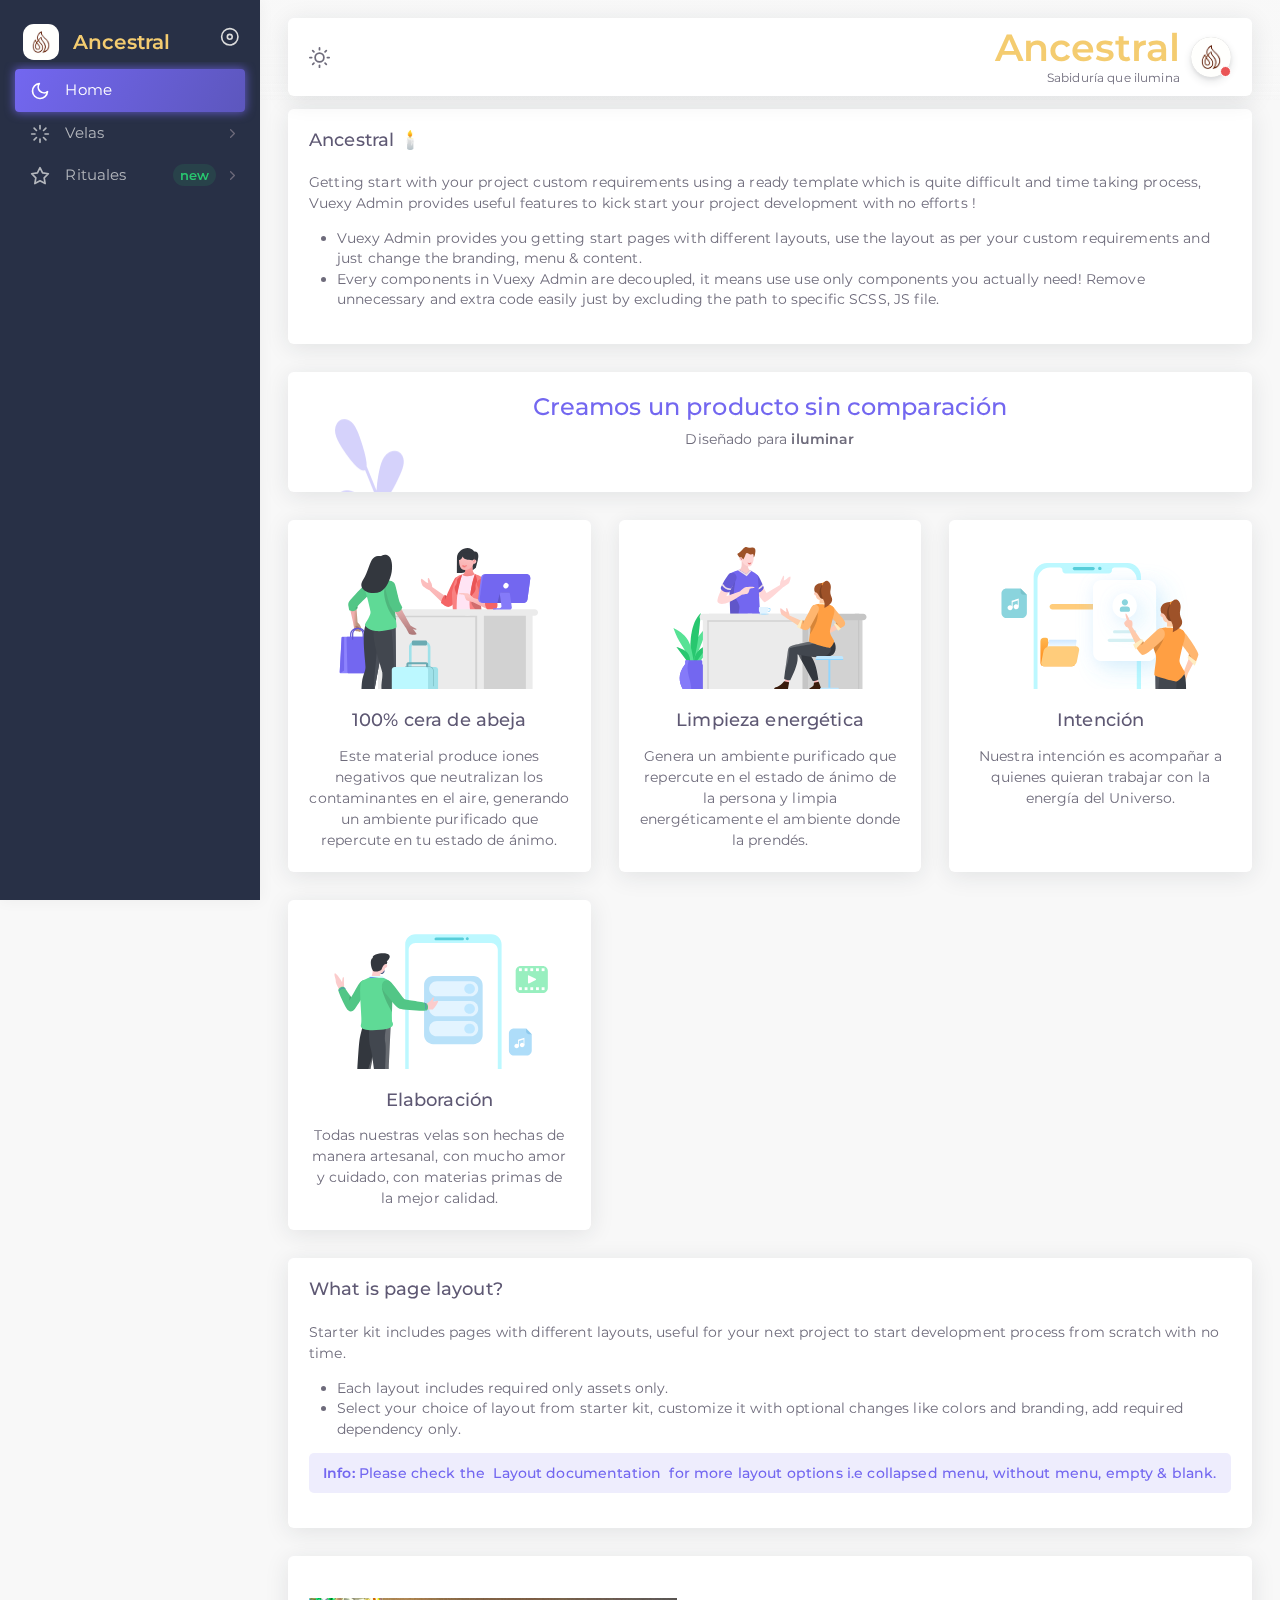
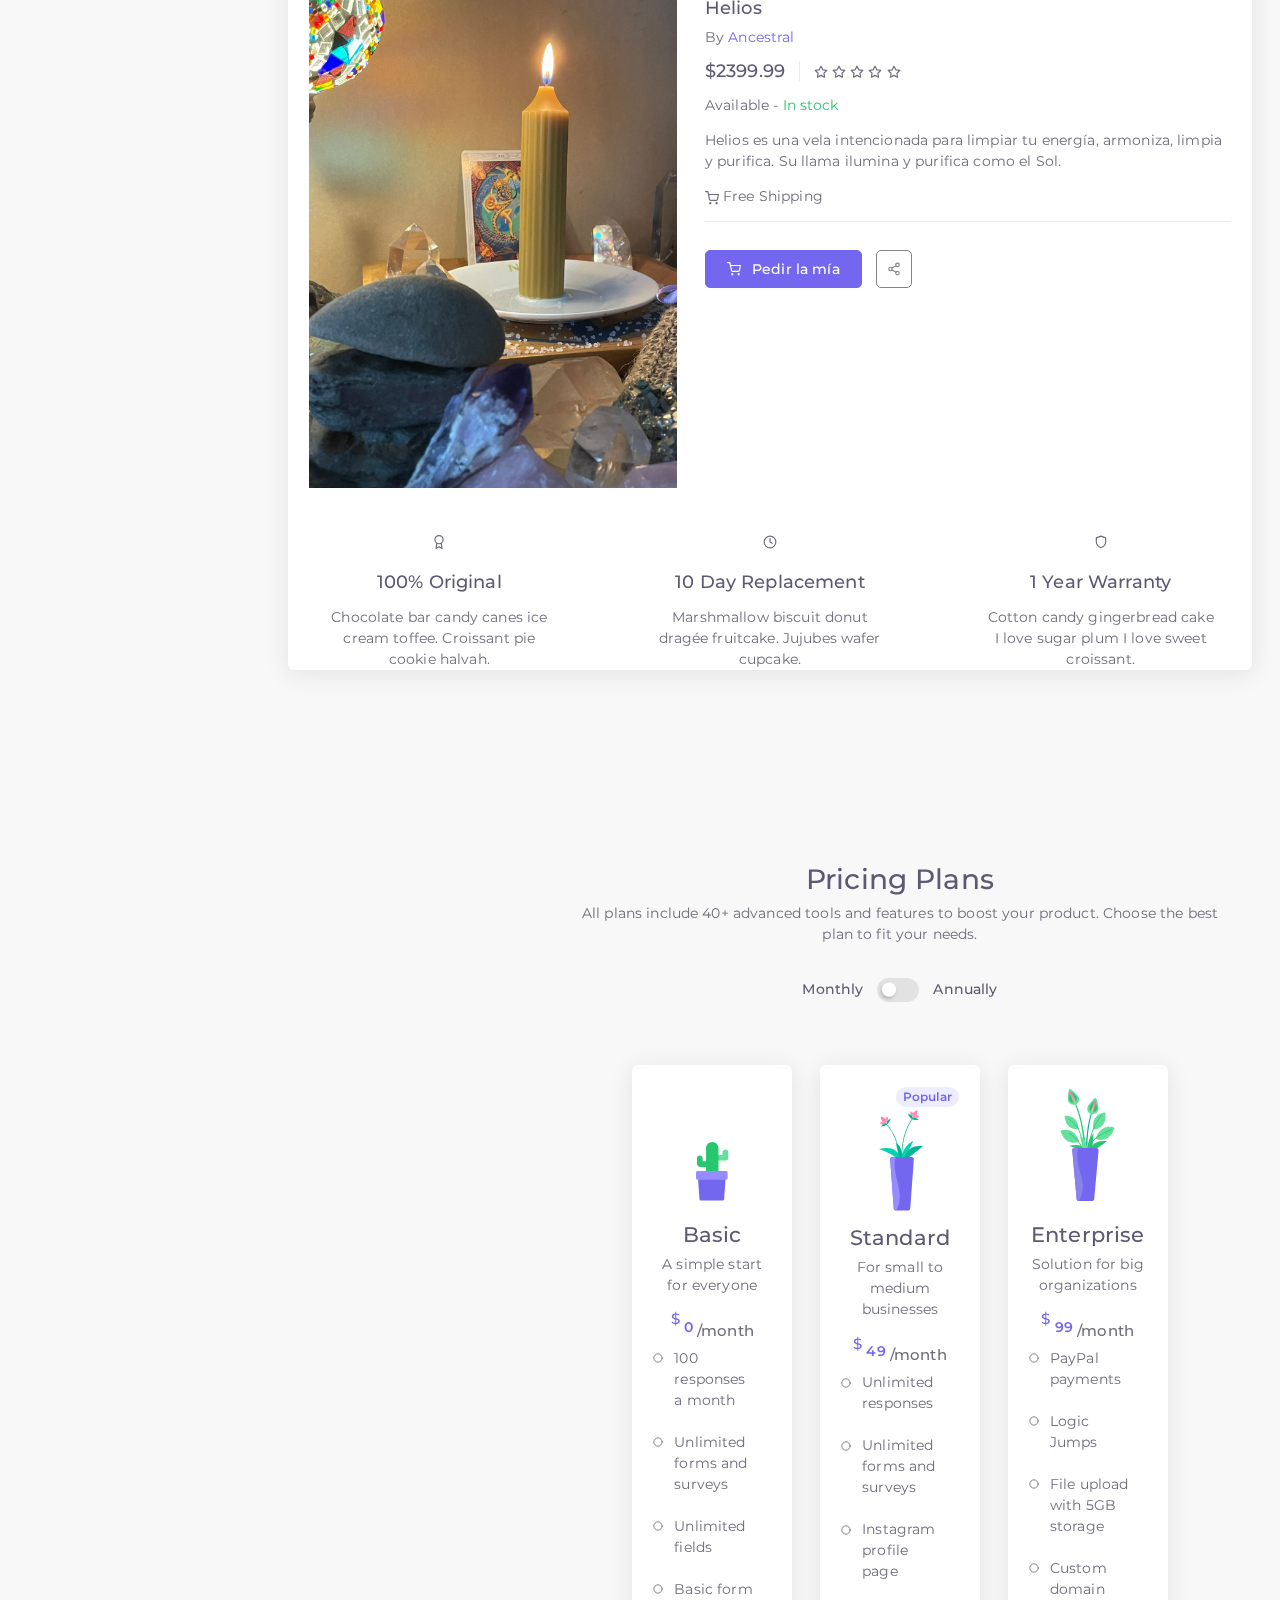
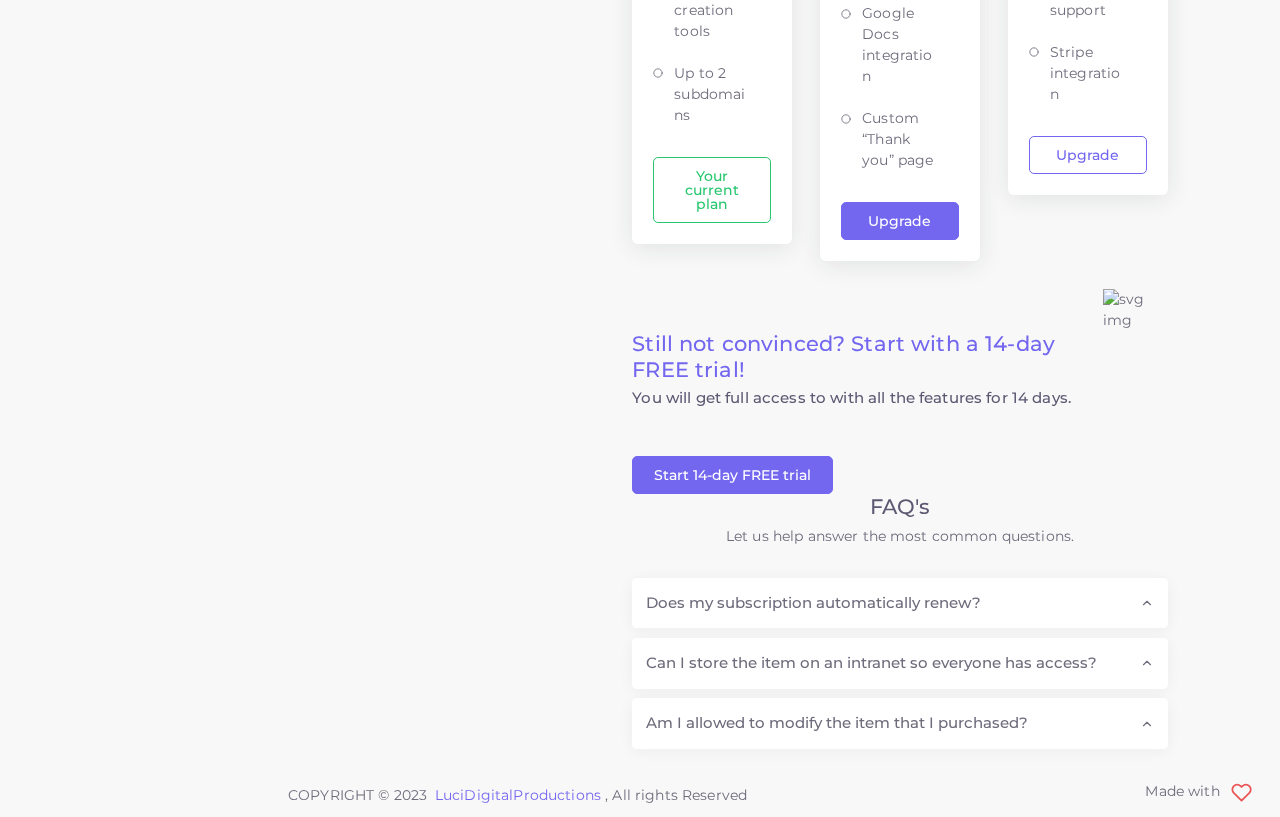
==== index.html @ 7d26da1a "second chance" ====
<!DOCTYPE html>
<html class="loading semi-dark-layout" lang="en" data-layout="semi-dark-layout" data-textdirection="ltr">
<!-- BEGIN: Head-->

<head>
    <meta http-equiv="Content-Type" content="text/html; charset=UTF-8">
    <meta http-equiv="X-UA-Compatible" content="IE=edge">
    <meta name="viewport" content="width=device-width,initial-scale=1.0,user-scalable=0,minimal-ui">
    <meta name="description"
        content="Vuexy admin is super flexible, powerful, clean &amp; modern responsive bootstrap 4 admin template with unlimited possibilities.">
    <meta name="keywords"
        content="admin template, Vuexy admin template, dashboard template, flat admin template, responsive admin template, web app">
    <meta name="author" content="PIXINVENT">
    <title>Ancestral</title>

    <!-- REVIEW - entender para qué sirve -->
    <link rel="apple-touch-icon" href="./app-assets/images/ico/apple-icon-120.png">

    <link rel="shortcut icon" type="image/x-icon" href="../../app-assets/images/logo/ancestral--rojo.jpg">
    <link href="https://fonts.googleapis.com/css2?family=Montserrat:ital,wght@0,300;0,400;0,500;0,600;1,400;1,500;1,600"
        rel="stylesheet">

    <!-- BEGIN: Vendor CSS-->
    <link rel="stylesheet" type="text/css" href="./app-assets/vendors/css/vendors.min.css">
    <!-- END: Vendor CSS-->

    <!-- BEGIN: Theme CSS-->
    <link rel="stylesheet" type="text/css" href="./app-assets/css/bootstrap.css">
    <link rel="stylesheet" type="text/css" href="./app-assets/css/bootstrap-extended.css">
    <link rel="stylesheet" type="text/css" href="./app-assets/css/colors.css">
    <link rel="stylesheet" type="text/css" href="./app-assets/css/components.css">
    <link rel="stylesheet" type="text/css" href="./app-assets/css/themes/dark-layout.css">
    <link rel="stylesheet" type="text/css" href="./app-assets/css/themes/semi-dark-layout.css">

    <!-- BEGIN: Page CSS-->
    <link rel="stylesheet" type="text/css" href="./app-assets/css/core/menu/menu-types/vertical-menu.css">
    <link rel="stylesheet" type="text/css" href="./app-assets/css/themes/semi-dark-layout.css">
    <!-- END: Page CSS-->

    <!-- BEGIN: Custom CSS-->
    <link rel="stylesheet" type="text/css" href="./assets/css/style.css">
    <!-- END: Custom CSS-->

</head>
<!-- END: Head-->

<!-- BEGIN: Body-->

<body class="vertical-layout vertical-menu-modern  navbar-floating footer-static" data-open="click"
    data-menu="vertical-menu-modern" data-col="">

    <!-- BEGIN: Header-->
    <nav
        class="header-navbar navbar navbar-expand-lg align-items-center floating-nav navbar-light navbar-shadow container-xxl">
        <div class="navbar-container d-flex content">
            <div class="bookmark-wrapper d-flex align-items-center">
                <ul class="nav navbar-nav d-xl-none">
                    <li class="nav-item">
                        <a class="nav-link menu-toggle" href="#">
                            <i class="ficon" data-feather="menu"></i>
                        </a>
                    </li>
                </ul>
                <ul class="nav navbar-nav">
                    <li class="nav-item d-none d-lg-block">
                        <a class="nav-link nav-link-style">
                            <i class="ficon" data-feather="sun"></i>
                        </a>
                    </li>
                </ul>
            </div>
            <ul class="nav navbar-nav align-items-center ms-auto">
                <li class="nav-item dropdown dropdown-user">
                    <a class="nav-link dropdown-toggle dropdown-user-link" id="dropdown-user" href="#"
                        data-bs-toggle="dropdown" aria-haspopup="true" aria-expanded="false">
                        <div class="user-nav d-sm-flex d-none">
                            <span class="user-name fw-bolder">Ancestral</span>
                            <span class="user-status">Sabiduría que ilumina</span>
                        </div>
                        <span class="avatar">
                            <img class="round" src="./app-assets/images/logo/ancestral--rojo.jpg" alt="avatar"
                                height="40" width="40">
                            <span class="avatar-status-busy"></span>
                        </span>
                    </a>

                    <!-- dropdown menu 
                    <div class="dropdown-menu dropdown-menu-end" aria-labelledby="dropdown-user">
                        <a class="dropdown-item" href="#"> <i class="me-50" data-feather="user"></i> Profile </a>
                        <a class="dropdown-item" href="#"> <i class="me-50" data-feather="mail"></i> Inbox </a>
                        <a class="dropdown-item" href="#"> <i class="me-50" data-feather="check-square"></i> Task </a>
                        <a class="dropdown-item" href="#"> <i class="me-50" data-feather="message-square"></i> Chats </a>
                        <div class="dropdown-divider"></div>
                        <a class="dropdown-item" href="#"> <i class="me-50" data-feather="settings"></i> Settings </a>
                        <a class="dropdown-item" href="#"> <i class="me-50" data-feather="credit-card"></i> Pricing </a>
                        <a class="dropdown-item" href="#"> <i class="me-50" data-feather="help-circle"></i> FAQ </a>
                        <a class="dropdown-item" href="#"> <i class="me-50" data-feather="power"></i> Logout </a>
                    </div> -->
                </li>
            </ul>
        </div>
    </nav>
    <!-- END: Header-->


    <!-- BEGIN: Main Menu-->
    <div class="main-menu menu-fixed menu-dark menu-accordion menu-shadow" data-scroll-to-active="true">
        <div class="navbar-header">
            <ul class="nav navbar-nav flex-row">
                <li class="nav-item me-auto">
                    <a class="navbar-brand" href="./starter-kit/ltr/pages/">
                        <span class="brand-logo">
                            <img src="./app-assets/images/logo/ancestral--rojo.jpg" alt="">
                        </span>
                        <h2 class="brand-text">Ancestral</h2>
                    </a>
                </li>
                <li class="nav-item nav-toggle">
                    <a class="nav-link modern-nav-toggle pe-0" data-bs-toggle="collapse">
                        <i class="d-block d-xl-none text-primary toggle-icon font-medium-4" data-feather="x"></i>
                        <i class="d-none d-xl-block collapse-toggle-icon font-medium-4 text-primary" data-feather="disc"
                            data-ticon="disc"></i>
                    </a>
                </li>
            </ul>
        </div>
        <div class="shadow-bottom"></div>
        <div class="main-menu-content">
            <ul class="navigation navigation-main" id="main-menu-navigation" data-menu="menu-navigation">
                <li class="active nav-item">
                    <a class="d-flex align-items-center" href="index.html">
                        <i data-feather='moon'></i>
                        <span class="menu-title text-truncate" data-i18n="Home">Home</span>
                    </a>
                </li>
                <li class=" nav-item velas">
                    <a class="d-flex align-items-center" href="#">
                        <i data-feather='loader'></i>
                        <span class="menu-title text-truncate" data-i18n="Page Layouts">Velas</span>
                    </a>
                    <ul class="menu-content">
                        <li>
                            <a class="d-flex align-items-center" href="/">
                                <i data-feather="circle"></i>
                                <span class="menu-item text-truncate" data-i18n="Collapsed Menu">Helios</span>
                            </a>
                        </li>
                        <li>
                            <a class="d-flex align-items-center" href="/">
                                <i data-feather="circle"></i>
                                <span class="menu-item text-truncate" data-i18n="Layout Full">Afrodita</span>
                            </a>
                        </li>
                    </ul>
                </li>
                <li class=" nav-item riruales">
                    <a class="d-flex align-items-center" href="#">
                        <i data-feather='star'></i>
                        <span class="menu-title text-truncate" data-i18n="Page Layouts">Rituales</span>
                        <span class="badge badge-light-success rounded-pill ms-auto me-1">new</span>
                    </a>
                    <ul class="menu-content">
                        <li>
                            <a class="d-flex align-items-center" href="/">
                                <i data-feather="circle"></i>
                                <span class="menu-item text-truncate" data-i18n="Collapsed Menu">Ritual 1</span>
                            </a>
                        </li>
                        <li>
                            <a class="d-flex align-items-center" href="/">
                                <i data-feather="circle"></i>
                                <span class="menu-item text-truncate" data-i18n="Layout Full">Ritual 2</span>
                            </a>
                        </li>
                    </ul>
                </li>
            </ul>
        </div>
    </div>
    <!-- END: Main Menu-->

    <!-- BEGIN: Content-->
    <div class="app-content content ">
        <div class="content-overlay"></div>
        <div class="header-navbar-shadow"></div>
        <div class="content-wrapper container-xxl p-0">
            <div class="content-body">
                <!-- Kick start -->
                <div class="card">
                    <div class="card-header">
                        <h1 class="card-title">Ancestral 🕯️</h1>
                    </div>
                    <div class="card-body">
                        <div class="card-text">
                            <p>
                                Getting start with your project custom requirements using a ready template which is
                                quite difficult and time
                                taking process, Vuexy Admin provides useful features to kick start your project
                                development with no efforts !
                            </p>
                            <ul>
                                <li>
                                    Vuexy Admin provides you getting start pages with different layouts, use the layout
                                    as per your custom
                                    requirements and just change the branding, menu &amp; content.
                                </li>
                                <li>
                                    Every components in Vuexy Admin are decoupled, it means use use only components you
                                    actually need! Remove
                                    unnecessary and extra code easily just by excluding the path to specific SCSS, JS
                                    file.
                                </li>
                            </ul>
                        </div>
                    </div>
                </div>
                <!--/ Kick start -->

                <div class="content-body">
                    <!-- Knowledge base Jumbotron -->
                    <section id="knowledge-base-search">
                        <div class="row">
                            <div class="col-12">
                                <div class="card knowledge-base-bg text-center"
                                    style="background-image: url('./app-assets/images/banner/banner.png')">
                                    <div class="card-body">
                                        <h2 class="text-primary">Creamos un producto sin comparación</h2>
                                        <p class="card-text mb-2">
                                            <span>Diseñado para </span><span class="fw-bolder">iluminar</span>
                                        </p>
                                    </div>
                                </div>
                            </div>
                        </div>
                    </section>
                    <!--/ Knowledge base Jumbotron -->

                    <!-- Knowledge base -->
                    <section id="knowledge-base-content">
                        <div class="row kb-search-content-info match-height">
                            <!-- cera de abeja -->
                            <div class="col-md-4 col-sm-6 col-12 kb-search-content">
                                <div class="card">
                                    <a href="page-kb-category.html">
                                        <img src="./app-assets/images/illustration/sales.svg" class="card-img-top"
                                            alt="knowledge-base-image" />
                                        <div class="card-body text-center">
                                            <h4>100% cera de abeja</h4>
                                            <p class="text-body mt-1 mb-0">
                                                Este material produce iones negativos que neutralizan los contaminantes
                                                en el aire, generando un ambiente purificado que repercute en tu estado
                                                de ánimo.
                                            </p>
                                        </div>
                                    </a>
                                </div>
                            </div>

                            <!-- limpieza -->
                            <div class="col-md-4 col-sm-6 col-12 kb-search-content">
                                <div class="card">
                                    <a href="page-kb-category.html">
                                        <img src="./app-assets/images/illustration/marketing.svg"
                                            class="card-img-top" alt="knowledge-base-image" />
                                        <div class="card-body text-center">
                                            <h4>Limpieza energética</h4>
                                            <p class="text-body mt-1 mb-0">
                                                Genera un ambiente purificado que repercute en el estado de ánimo de la
                                                persona y limpia energéticamente el ambiente donde la prendés.
                                            </p>
                                        </div>
                                    </a>
                                </div>
                            </div>

                            <!-- intención -->
                            <div class="col-md-4 col-sm-6 col-12 kb-search-content">
                                <div class="card">
                                    <a href="page-kb-category.html">
                                        <img src="./app-assets/images/illustration/api.svg" class="card-img-top"
                                            alt="knowledge-base-image" />
                                        <div class="card-body text-center">
                                            <h4>Intención</h4>
                                            <p class="text-body mt-1 mb-0">
                                                Nuestra intención es acompañar a quienes quieran trabajar con la energía
                                                del Universo.
                                            </p>
                                        </div>
                                    </a>
                                </div>
                            </div>

                            <!-- elaboración -->
                            <div class="col-md-4 col-sm-6 col-12 kb-search-content">
                                <div class="card">
                                    <a href="page-kb-category.html">
                                        <img src="./app-assets/images/illustration/personalization.svg"
                                            class="card-img-top" alt="knowledge-base-image" />
                                        <div class="card-body text-center">
                                            <h4>Elaboración</h4>
                                            <p class="text-body mt-1 mb-0">
                                                Todas nuestras velas son hechas de manera artesanal, con mucho amor y
                                                cuidado, con materias primas de la mejor calidad.
                                            </p>
                                        </div>
                                    </a>
                                </div>
                            </div>
                        </div>
                    </section>
                    <!-- Knowledge base ends -->

                </div>
            </div>
        </div>
        <!-- END: Content-->

        <!-- Page layout -->
        <div class="card">
            <div class="card-header">
                <h4 class="card-title">What is page layout?</h4>
            </div>
            <div class="card-body">
                <div class="card-text">
                    <p>
                        Starter kit includes pages with different layouts, useful for your next project to start
                        development process
                        from scratch with no time.
                    </p>
                    <ul>
                        <li>Each layout includes required only assets only.</li>
                        <li>
                            Select your choice of layout from starter kit, customize it with optional changes
                            like colors and branding,
                            add required dependency only.
                        </li>
                    </ul>
                    <div class="alert alert-primary" role="alert">
                        <div class="alert-body">
                            <strong>Info:</strong> Please check the &nbsp;<a class="text-primary"
                                href="https://pixinvent.com/demo/vuexy-html-bootstrap-admin-template/documentation/documentation-layouts.html#layout-collapsed-menu"
                                target="_blank">Layout documentation</a>&nbsp; for more layout options i.e
                            collapsed menu, without menu, empty & blank.
                        </div>
                    </div>
                </div>
            </div>
        </div>
        <!--/ Page layout -->

        <!-- app e-commerce details start -->
        <section class="app-ecommerce-details">
            <div class="card">
                <!-- Product Details starts -->
                <div class="card-body">
                    <div class="row my-2">
                        <div class="col-12 col-md-5 d-flex align-items-center justify-content-center mb-2 mb-md-0">
                            <div class="d-flex align-items-center justify-content-center">
                                <img src="./app-assets/images/pages/eCommerce/ritual.jpeg"
                                    class="img-fluid product-img" alt="product image" />
                            </div>
                        </div>
                        <div class="col-12 col-md-7">
                            <h4>Helios</h4>
                            <span class="card-text item-company">By <a href="#"
                                    class="company-name">Ancestral</a></span>
                            <div class="ecommerce-details-price d-flex flex-wrap mt-1">
                                <h4 class="item-price me-1">$2399.99</h4>
                                <ul class="unstyled-list list-inline ps-1 border-start">
                                    <li class="ratings-list-item"><i data-feather="star" class="filled-star"></i></li>
                                    <li class="ratings-list-item"><i data-feather="star" class="filled-star"></i></li>
                                    <li class="ratings-list-item"><i data-feather="star" class="filled-star"></i></li>
                                    <li class="ratings-list-item"><i data-feather="star" class="filled-star"></i></li>
                                    <li class="ratings-list-item"><i data-feather="star" class="unfilled-star"></i></li>
                                </ul>
                            </div>
                            <p class="card-text">Available -
                                <span class="text-success">In stock</span>
                            </p>
                            <p class="card-text">
                                Helios es una vela intencionada para limpiar tu energía, armoniza, limpia y purifica. Su
                                llama ilumina y purifica como el Sol.
                            </p>
                            <ul class="product-features list-unstyled">
                                <li><i data-feather="shopping-cart"></i> <span>Free Shipping</span></li>
                            </ul>
                            <hr />
                            <div class="d-flex flex-column flex-sm-row pt-1">
                                <a href="#" class="btn btn-primary btn-cart me-0 me-sm-1 mb-1 mb-sm-0">
                                    <i data-feather="shopping-cart" class="me-50"></i>
                                    <span class="add-to-cart">Pedir la mía</span>
                                </a>
                                <div class="btn-group dropdown-icon-wrapper btn-share">
                                    <button type="button"
                                        class="btn btn-icon hide-arrow btn-outline-secondary dropdown-toggle"
                                        data-bs-toggle="dropdown" aria-haspopup="true" aria-expanded="false">
                                        <i data-feather="share-2"></i>
                                    </button>
                                    <div class="dropdown-menu dropdown-menu-end">
                                        <a href="#" class="dropdown-item">
                                            <i data-feather="facebook"></i>
                                        </a>
                                        <a href="#" class="dropdown-item">
                                            <i data-feather="twitter"></i>
                                        </a>
                                        <a href="#" class="dropdown-item">
                                            <i data-feather="youtube"></i>
                                        </a>
                                        <a href="#" class="dropdown-item">
                                            <i data-feather="instagram"></i>
                                        </a>
                                    </div>
                                </div>
                            </div>
                        </div>
                    </div>
                </div>
                <!-- Product Details ends -->

                <!-- Item features starts -->
                <div class="item-features">
                    <div class="row text-center">
                        <div class="col-12 col-md-4 mb-4 mb-md-0">
                            <div class="w-75 mx-auto">
                                <i data-feather="award"></i>
                                <h4 class="mt-2 mb-1">100% Original</h4>
                                <p class="card-text">Chocolate bar candy canes ice cream toffee. Croissant pie cookie
                                    halvah.</p>
                            </div>
                        </div>
                        <div class="col-12 col-md-4 mb-4 mb-md-0">
                            <div class="w-75 mx-auto">
                                <i data-feather="clock"></i>
                                <h4 class="mt-2 mb-1">10 Day Replacement</h4>
                                <p class="card-text">Marshmallow biscuit donut dragée fruitcake. Jujubes wafer cupcake.
                                </p>
                            </div>
                        </div>
                        <div class="col-12 col-md-4 mb-4 mb-md-0">
                            <div class="w-75 mx-auto">
                                <i data-feather="shield"></i>
                                <h4 class="mt-2 mb-1">1 Year Warranty</h4>
                                <p class="card-text">Cotton candy gingerbread cake I love sugar plum I love sweet
                                    croissant.</p>
                            </div>
                        </div>
                    </div>
                </div>
                <!-- Item features ends -->
            </div>
        </section>
        <!-- app e-commerce details end -->

        <!-- BEGIN: Content-->
    <div class="app-content content ">
        <div class="content-overlay"></div>
        <div class="header-navbar-shadow"></div>
        <div class="content-wrapper container-xxl p-0">
            <div class="content-header row">
            </div>
            <div class="content-body">
                <section id="pricing-plan">
                    <!-- title text and switch button -->
                    <div class="text-center">
                        <h1 class="mt-5">Pricing Plans</h1>
                        <p class="mb-2 pb-75">
                            All plans include 40+ advanced tools and features to boost your product. Choose the best plan to fit your needs.
                        </p>
                        <div class="d-flex align-items-center justify-content-center mb-5 pb-50">
                            <h6 class="me-1 mb-0">Monthly</h6>
                            <div class="form-check form-switch">
                                <input type="checkbox" class="form-check-input" id="priceSwitch" />
                                <label class="form-check-label" for="priceSwitch"></label>
                            </div>
                            <h6 class="ms-50 mb-0">Annually</h6>
                        </div>
                    </div>
                    <!--/ title text and switch button -->

                    <!-- pricing plan cards -->
                    <div class="row pricing-card">
                        <div class="col-12 col-sm-offset-2 col-sm-10 col-md-12 col-lg-offset-2 col-lg-10 mx-auto">
                            <div class="row">
                                <!-- basic plan -->
                                <div class="col-12 col-md-4">
                                    <div class="card basic-pricing text-center">
                                        <div class="card-body">
                                            <img src="./app-assets/images/illustration/Pot1.svg" class="mb-2 mt-5" alt="svg img" />
                                            <h3>Basic</h3>
                                            <p class="card-text">A simple start for everyone</p>
                                            <div class="annual-plan">
                                                <div class="plan-price mt-2">
                                                    <sup class="font-medium-1 fw-bold text-primary">$</sup>
                                                    <span class="pricing-basic-value fw-bolder text-primary">0</span>
                                                    <sub class="pricing-duration text-body font-medium-1 fw-bold">/month</sub>
                                                </div>
                                                <small class="annual-pricing d-none text-muted"></small>
                                            </div>
                                            <ul class="list-group list-group-circle text-start">
                                                <li class="list-group-item">100 responses a month</li>
                                                <li class="list-group-item">Unlimited forms and surveys</li>
                                                <li class="list-group-item">Unlimited fields</li>
                                                <li class="list-group-item">Basic form creation tools</li>
                                                <li class="list-group-item">Up to 2 subdomains</li>
                                            </ul>
                                            <button class="btn w-100 btn-outline-success mt-2">Your current plan</button>
                                        </div>
                                    </div>
                                </div>
                                <!--/ basic plan -->

                                <!-- standard plan -->
                                <div class="col-12 col-md-4">
                                    <div class="card standard-pricing popular text-center">
                                        <div class="card-body">
                                            <div class="pricing-badge text-end">
                                                <span class="badge rounded-pill badge-light-primary">Popular</span>
                                            </div>
                                            <img src="./app-assets/images/illustration/Pot2.svg" class="mb-1" alt="svg img" />
                                            <h3>Standard</h3>
                                            <p class="card-text">For small to medium businesses</p>
                                            <div class="annual-plan">
                                                <div class="plan-price mt-2">
                                                    <sup class="font-medium-1 fw-bold text-primary">$</sup>
                                                    <span class="pricing-standard-value fw-bolder text-primary">49</span>
                                                    <sub class="pricing-duration text-body font-medium-1 fw-bold">/month</sub>
                                                </div>
                                                <small class="annual-pricing d-none text-muted"></small>
                                            </div>
                                            <ul class="list-group list-group-circle text-start">
                                                <li class="list-group-item">Unlimited responses</li>
                                                <li class="list-group-item">Unlimited forms and surveys</li>
                                                <li class="list-group-item">Instagram profile page</li>
                                                <li class="list-group-item">Google Docs integration</li>
                                                <li class="list-group-item">Custom “Thank you” page</li>
                                            </ul>
                                            <button class="btn w-100 btn-primary mt-2">Upgrade</button>
                                        </div>
                                    </div>
                                </div>
                                <!--/ standard plan -->

                                <!-- enterprise plan -->
                                <div class="col-12 col-md-4">
                                    <div class="card enterprise-pricing text-center">
                                        <div class="card-body">
                                            <img src="./app-assets/images/illustration/Pot3.svg" class="mb-2" alt="svg img" />
                                            <h3>Enterprise</h3>
                                            <p class="card-text">Solution for big organizations</p>
                                            <div class="annual-plan">
                                                <div class="plan-price mt-2">
                                                    <sup class="font-medium-1 fw-bold text-primary">$</sup>
                                                    <span class="pricing-enterprise-value fw-bolder text-primary">99</span>
                                                    <sub class="pricing-duration text-body font-medium-1 fw-bold">/month</sub>
                                                </div>
                                                <small class="annual-pricing d-none text-muted"></small>
                                            </div>
                                            <ul class="list-group list-group-circle text-start">
                                                <li class="list-group-item">PayPal payments</li>
                                                <li class="list-group-item">Logic Jumps</li>
                                                <li class="list-group-item">File upload with 5GB storage</li>
                                                <li class="list-group-item">Custom domain support</li>
                                                <li class="list-group-item">Stripe integration</li>
                                            </ul>
                                            <button class="btn w-100 btn-outline-primary mt-2">Upgrade</button>
                                        </div>
                                    </div>
                                </div>
                                <!--/ enterprise plan -->
                            </div>
                        </div>
                    </div>
                    <!--/ pricing plan cards -->

                    <!-- pricing free trial -->
                    <div class="pricing-free-trial">
                        <div class="row">
                            <div class="col-12 col-lg-10 col-lg-offset-3 mx-auto">
                                <div class="pricing-trial-content d-flex justify-content-between">
                                    <div class="text-center text-md-start mt-3">
                                        <h3 class="text-primary">Still not convinced? Start with a 14-day FREE trial!</h3>
                                        <h5>You will get full access to with all the features for 14 days.</h5>
                                        <button class="btn btn-primary mt-2 mt-lg-3">Start 14-day FREE trial</button>
                                    </div>

                                    <!-- image -->
                                    <img src=".app-assets/images/illustration/pricing-Illustration.svg" class="pricing-trial-img img-fluid" alt="svg img" />
                                </div>
                            </div>
                        </div>
                    </div>
                    <!--/ pricing free trial -->

                    <!-- pricing faq -->
                    <div class="pricing-faq">
                        <h3 class="text-center">FAQ's</h3>
                        <p class="text-center">Let us help answer the most common questions.</p>
                        <div class="row my-2">
                            <div class="col-12 col-lg-10 col-lg-offset-2 mx-auto">
                                <!-- faq collapse -->
                                <div class="accordion accordion-margin" id="accordionExample">
                                    <div class="card accordion-item">
                                        <h2 class="accordion-header" id="headingOne">
                                            <button class="accordion-button collapsed" data-bs-toggle="collapse" role="button" data-bs-target="#collapseOne" aria-expanded="false" aria-controls="collapseOne">
                                                Does my subscription automatically renew?
                                            </button>
                                        </h2>

                                        <div id="collapseOne" class="accordion-collapse collapse" aria-labelledby="headingOne" data-bs-parent="#accordionExample">
                                            <div class="accordion-body">
                                                Pastry pudding cookie toffee bonbon jujubes jujubes powder topping. Jelly beans gummi bears sweet roll
                                                bonbon muffin liquorice. Wafer lollipop sesame snaps. Brownie macaroon cookie muffin cupcake candy
                                                caramels tiramisu. Oat cake chocolate cake sweet jelly-o brownie biscuit marzipan. Jujubes donut
                                                marzipan chocolate bar. Jujubes sugar plum jelly beans tiramisu icing cheesecake.
                                            </div>
                                        </div>
                                    </div>
                                    <div class="card accordion-item">
                                        <h2 class="accordion-header" id="headingTwo">
                                            <button class="accordion-button collapsed" data-bs-toggle="collapse" role="button" data-bs-target="#collapseTwo" aria-expanded="false" aria-controls="collapseTwo">
                                                Can I store the item on an intranet so everyone has access?
                                            </button>
                                        </h2>
                                        <div id="collapseTwo" class="accordion-collapse collapse" aria-labelledby="headingTwo" data-bs-parent="#accordionExample">
                                            <div class="accordion-body">
                                                Tiramisu marshmallow dessert halvah bonbon cake gingerbread. Jelly beans chocolate pie powder. Dessert
                                                pudding chocolate cake bonbon bear claw cotton candy cheesecake. Biscuit fruitcake macaroon carrot cake.
                                                Chocolate cake bear claw muffin chupa chups pudding.
                                            </div>
                                        </div>
                                    </div>
                                    <div class="card accordion-item">
                                        <h2 class="accordion-header" id="headingThree">
                                            <button class="accordion-button collapsed" data-bs-toggle="collapse" role="button" data-bs-target="#collapseThree" aria-expanded="false" aria-controls="collapseThree">
                                                Am I allowed to modify the item that I purchased?
                                            </button>
                                        </h2>
                                        <div id="collapseThree" class="accordion-collapse collapse" aria-labelledby="headingThree" data-bs-parent="#accordionExample">
                                            <div class="accordion-body">
                                                Tart gummies dragée lollipop fruitcake pastry oat cake. Cookie jelly jelly macaroon icing jelly beans
                                                soufflé cake sweet. Macaroon sesame snaps cheesecake tart cake sugar plum. Dessert jelly-o sweet muffin
                                                chocolate candy pie tootsie roll marzipan. Carrot cake marshmallow pastry. Bonbon biscuit pastry topping
                                                toffee dessert gummies. Topping apple pie pie croissant cotton candy dessert tiramisu.
                                            </div>
                                        </div>
                                    </div>
                                </div>
                            </div>
                        </div>
                    </div>
                    <!--/ pricing faq -->
                </section>

            </div>
        </div>
    </div>
    <!-- END: Content-->


    </div>
    <!-- END: Content-->

    <div class="sidenav-overlay"></div>
    <div class="drag-target"></div>

    <!-- BEGIN: Footer-->
    <footer class="footer footer-static footer-light">
        <p class="clearfix mb-0">
            <span class="float-md-start d-block d-md-inline-block mt-25">COPYRIGHT &copy; 2023
                <a class="ms-25" href="/" target="_blank">LuciDigitalProductions</a>
                <span class="d-none d-sm-inline-block">, All rights Reserved</span>
            </span>
            <span class="float-md-end d-none d-md-block">Made with <i data-feather="heart"></i> </span>
        </p>
    </footer>
    <button class="btn btn-primary btn-icon scroll-top" type="button">
        <i data-feather="arrow-up"></i>
    </button>
    <!-- END: Footer-->

    <!-- BEGIN: Vendor JS-->
    <script src="./app-assets/vendors/js/vendors.min.js"></script>
    <!-- BEGIN Vendor JS-->

    <!-- BEGIN: Theme JS-->
    <script src="./app-assets/js/core/app-menu.js"></script>
    <script src="./app-assets/js/core/app.js"></script>
    <!-- END: Theme JS-->

    <script>
        $(window).on('load', function () {
            if (feather) {
                feather.replace({
                    width: 14,
                    height: 14
                });
            }
        })
    </script>
</body>
<!-- END: Body-->

</html>
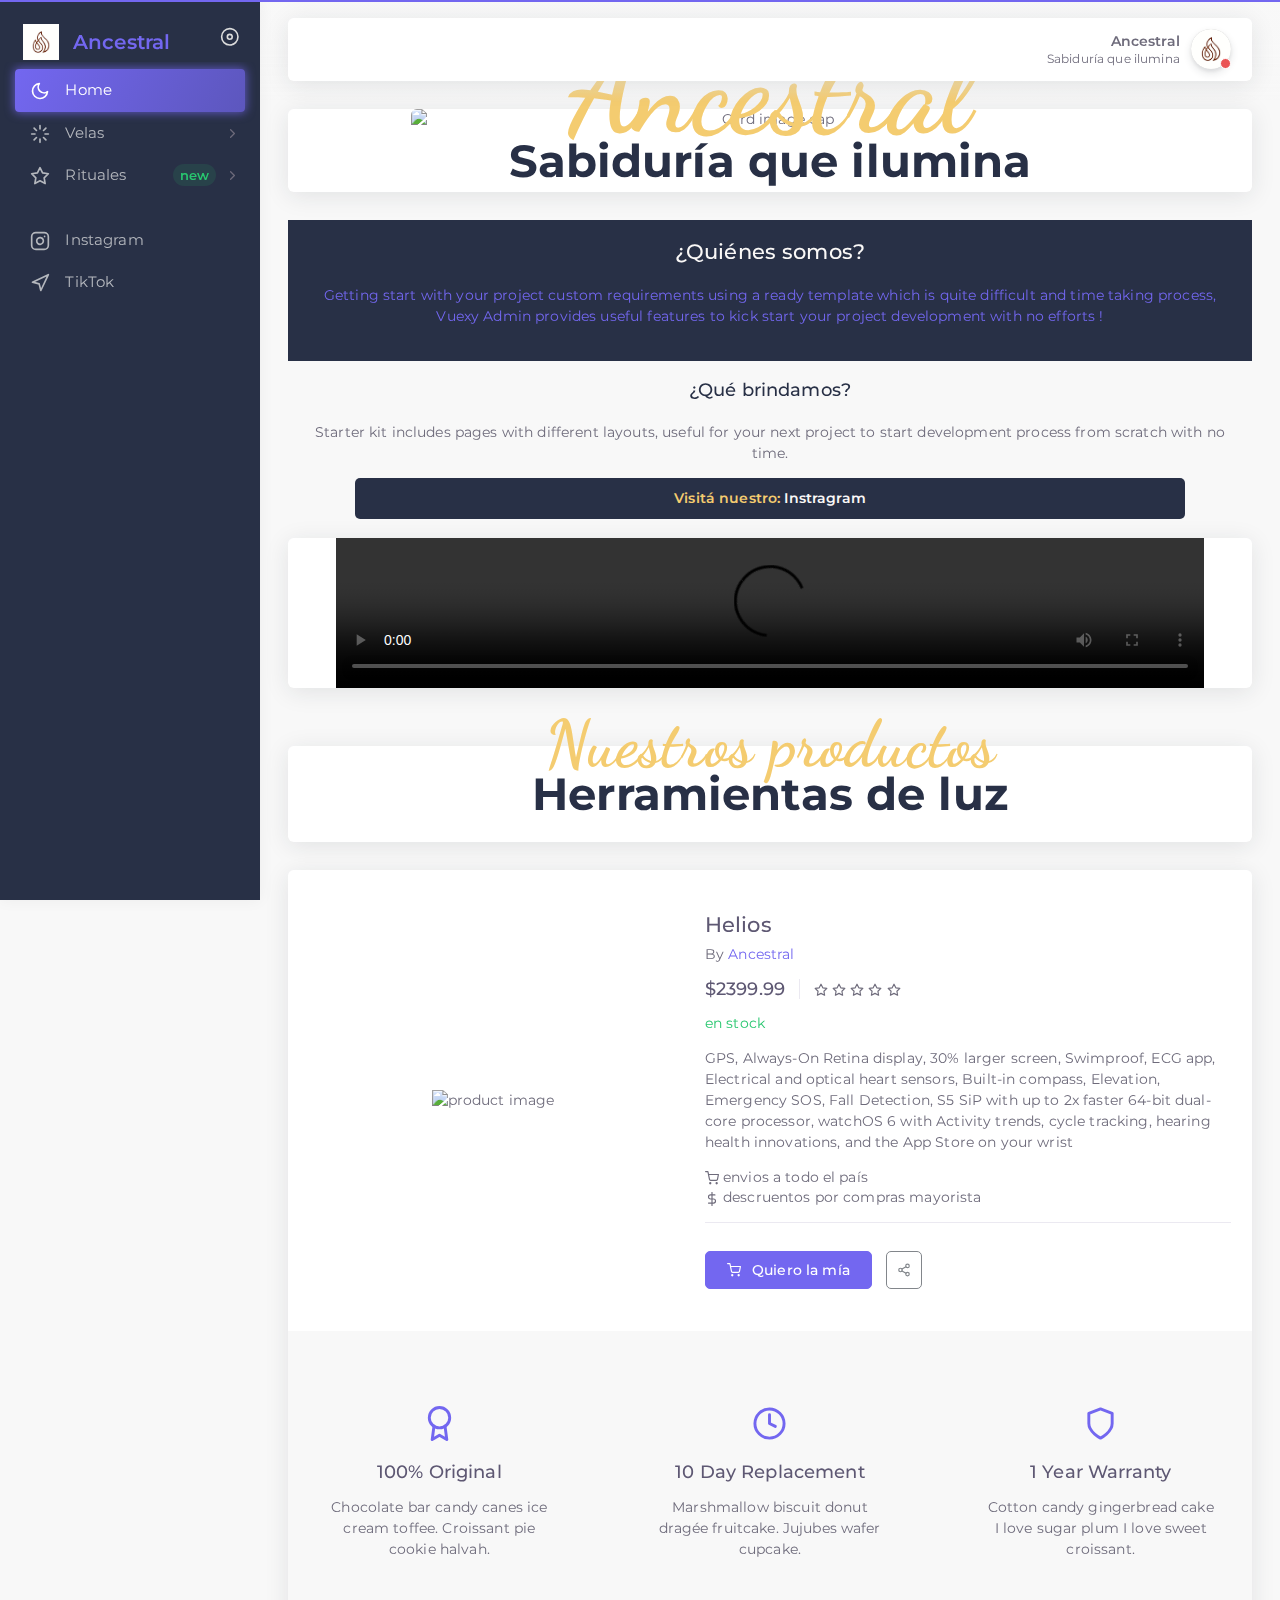
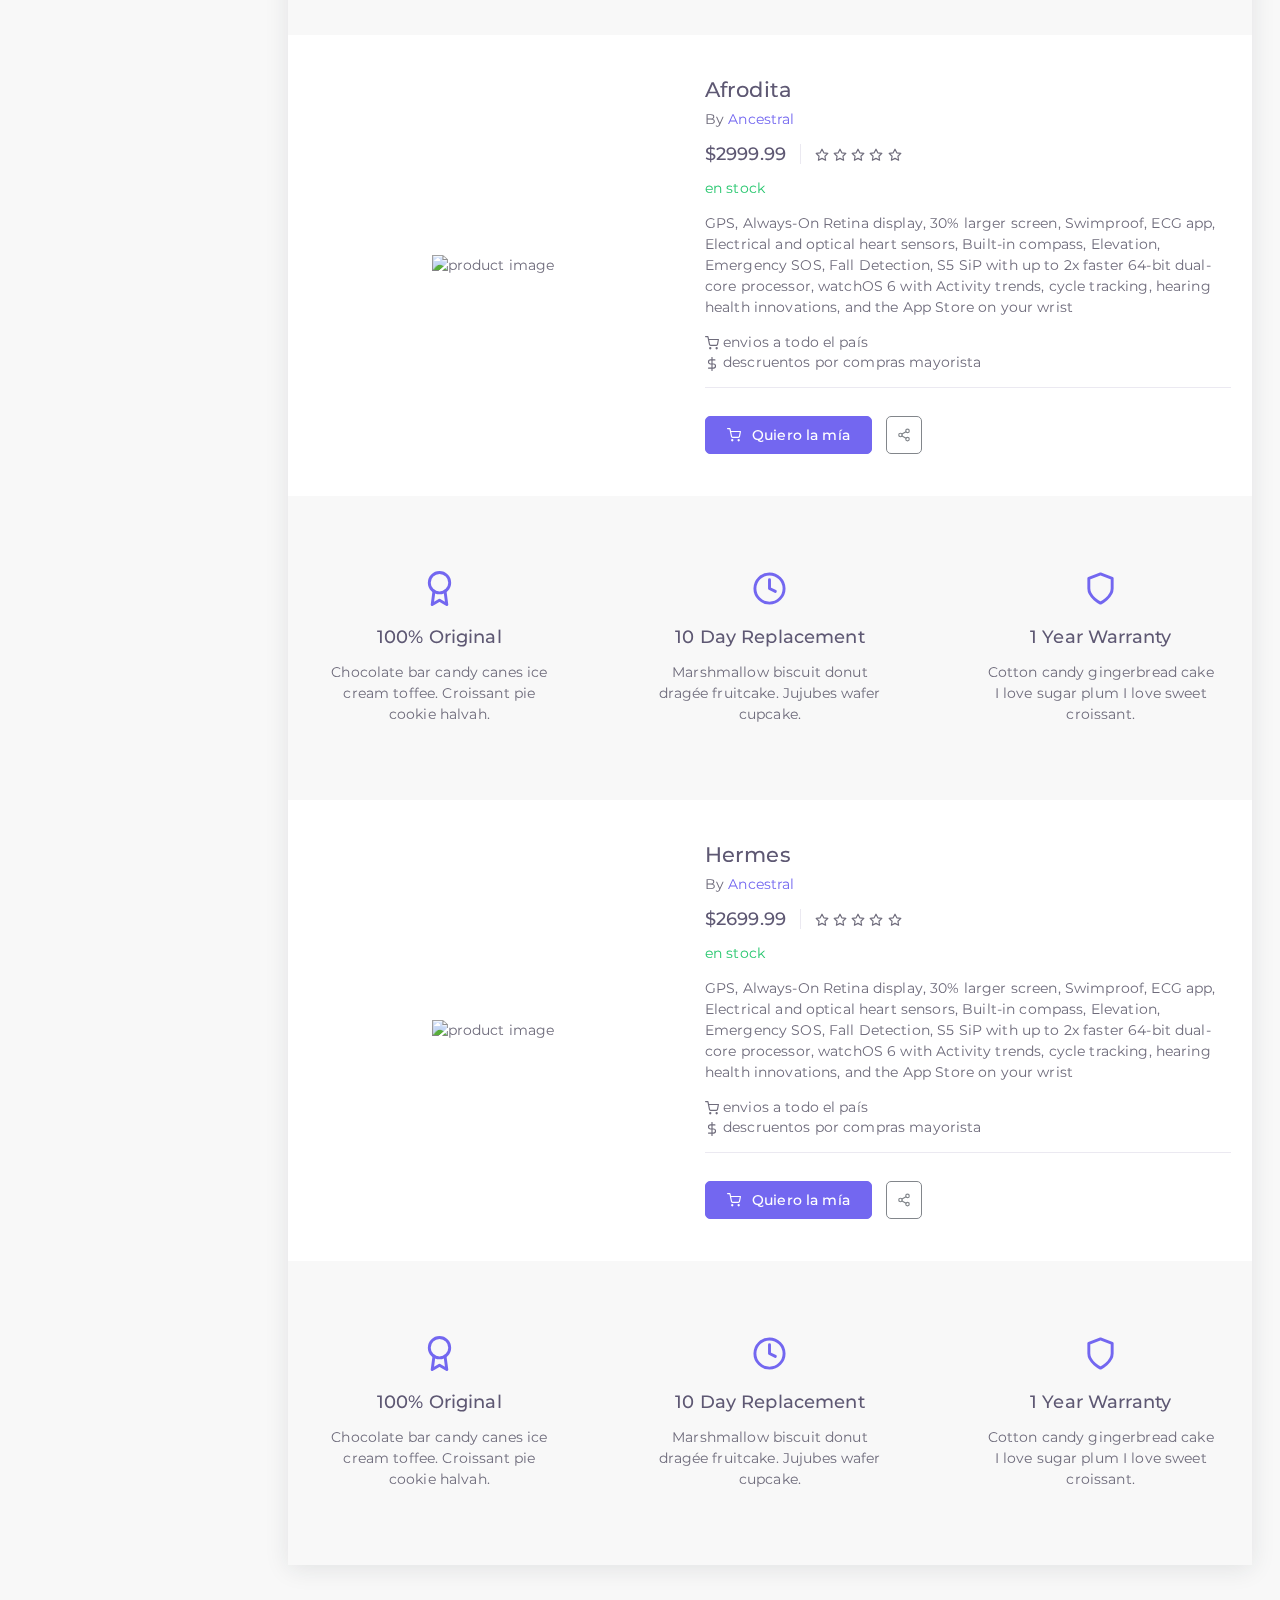
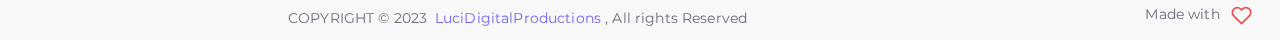
==== commit 3ba4d5ca: "3ra versión" ====
--- a/index.html
+++ b/index.html
@@ -40,6 +40,10 @@
     <!-- BEGIN: Custom CSS-->
     <link rel="stylesheet" type="text/css" href="./assets/css/style.css">
     <!-- END: Custom CSS-->
+
+    <link rel="preconnect" href="https://fonts.googleapis.com">
+    <link rel="preconnect" href="https://fonts.gstatic.com" crossorigin>
+    <link href="https://fonts.googleapis.com/css2?family=Dancing+Script:wght@700&display=swap" rel="stylesheet">
 
 </head>
 <!-- END: Head-->
@@ -61,13 +65,13 @@
                         </a>
                     </li>
                 </ul>
-                <ul class="nav navbar-nav">
+                <!-- <ul class="nav navbar-nav">
                     <li class="nav-item d-none d-lg-block">
                         <a class="nav-link nav-link-style">
                             <i class="ficon" data-feather="sun"></i>
                         </a>
                     </li>
-                </ul>
+                </ul> -->
             </div>
             <ul class="nav navbar-nav align-items-center ms-auto">
                 <li class="nav-item dropdown dropdown-user">
@@ -83,25 +87,11 @@
                             <span class="avatar-status-busy"></span>
                         </span>
                     </a>
-
-                    <!-- dropdown menu 
-                    <div class="dropdown-menu dropdown-menu-end" aria-labelledby="dropdown-user">
-                        <a class="dropdown-item" href="#"> <i class="me-50" data-feather="user"></i> Profile </a>
-                        <a class="dropdown-item" href="#"> <i class="me-50" data-feather="mail"></i> Inbox </a>
-                        <a class="dropdown-item" href="#"> <i class="me-50" data-feather="check-square"></i> Task </a>
-                        <a class="dropdown-item" href="#"> <i class="me-50" data-feather="message-square"></i> Chats </a>
-                        <div class="dropdown-divider"></div>
-                        <a class="dropdown-item" href="#"> <i class="me-50" data-feather="settings"></i> Settings </a>
-                        <a class="dropdown-item" href="#"> <i class="me-50" data-feather="credit-card"></i> Pricing </a>
-                        <a class="dropdown-item" href="#"> <i class="me-50" data-feather="help-circle"></i> FAQ </a>
-                        <a class="dropdown-item" href="#"> <i class="me-50" data-feather="power"></i> Logout </a>
-                    </div> -->
                 </li>
             </ul>
         </div>
     </nav>
     <!-- END: Header-->
-
 
     <!-- BEGIN: Main Menu-->
     <div class="main-menu menu-fixed menu-dark menu-accordion menu-shadow" data-scroll-to-active="true">
@@ -133,7 +123,7 @@
                         <span class="menu-title text-truncate" data-i18n="Home">Home</span>
                     </a>
                 </li>
-                <li class=" nav-item velas">
+                <li class=" nav-item">
                     <a class="d-flex align-items-center" href="#">
                         <i data-feather='loader'></i>
                         <span class="menu-title text-truncate" data-i18n="Page Layouts">Velas</span>
@@ -151,9 +141,15 @@
                                 <span class="menu-item text-truncate" data-i18n="Layout Full">Afrodita</span>
                             </a>
                         </li>
+                        <li>
+                            <a class="d-flex align-items-center" href="/">
+                                <i data-feather="circle"></i>
+                                <span class="menu-item text-truncate" data-i18n="Layout Full">Hermes</span>
+                            </a>
+                        </li>
                     </ul>
                 </li>
-                <li class=" nav-item riruales">
+                <li class="nav-item">
                     <a class="d-flex align-items-center" href="#">
                         <i data-feather='star'></i>
                         <span class="menu-title text-truncate" data-i18n="Page Layouts">Rituales</span>
@@ -163,502 +159,476 @@
                         <li>
                             <a class="d-flex align-items-center" href="/">
                                 <i data-feather="circle"></i>
-                                <span class="menu-item text-truncate" data-i18n="Collapsed Menu">Ritual 1</span>
+                                <span class="menu-item text-truncate" data-i18n="Collapsed Menu">Limpieza
+                                    energética</span>
                             </a>
                         </li>
                         <li>
                             <a class="d-flex align-items-center" href="/">
                                 <i data-feather="circle"></i>
-                                <span class="menu-item text-truncate" data-i18n="Layout Full">Ritual 2</span>
+                                <span class="menu-item text-truncate" data-i18n="Layout Full">Sanación espirítual</span>
                             </a>
                         </li>
                     </ul>
+                </li>
+                <br>
+                <li class="nav-item">
+                    <a class="d-flex align-items-center" href="https://www.instagram.com/">
+                        <i data-feather='instagram'></i>
+                        <span class="menu-title text-truncate" data-i18n="instagram">Instagram</span>
+                    </a>
+                </li>
+                <li class=" nav-item riruales">
+                    <a class="d-flex align-items-center" href="https://www.tiktok.com/">
+                        <i data-feather='navigation'></i>
+                        <span class="menu-title text-truncate" data-i18n="navigation">TikTok</span>
+                    </a>
                 </li>
             </ul>
         </div>
     </div>
     <!-- END: Main Menu-->
 
-    <!-- BEGIN: Content-->
+    <!-- BEGIN: App Content-->
     <div class="app-content content ">
         <div class="content-overlay"></div>
         <div class="header-navbar-shadow"></div>
         <div class="content-wrapper container-xxl p-0">
             <div class="content-body">
-                <!-- Kick start -->
-                <div class="card">
+
+                <!-- BEGIN: Hero-->
+                <section id="card-demo-example">
+                    <div class="row match-height">
+                        <div class="col-md-12 col-lg-12">
+                            <div class="card">
+                                <img class="card-img-top"
+                                    src="https://res.cloudinary.com/drl62fylt/image/upload/v1670800807/velaIV_xpy5s3.jpg"
+                                    alt="Card image cap" />
+                                <div class="card-body">
+                                    <h1 class="card-title">Ancestral</h1>
+                                    <p class="card-text">
+                                        Sabiduría que ilumina
+                                    </p>
+                                </div>
+                            </div>
+                        </div>
+                    </div>
+                </section>
+                <!-- END: Hero-->
+
+                <!-- BEGIN: Vision-->
+                <div id="vision">
                     <div class="card-header">
-                        <h1 class="card-title">Ancestral 🕯️</h1>
+                        <h3 class="card-title">¿Quiénes somos?</h3>
                     </div>
                     <div class="card-body">
                         <div class="card-text">
                             <p>
-                                Getting start with your project custom requirements using a ready template which is
+                                Getting start with your project custom requirements using a ready template which
+                                is
                                 quite difficult and time
                                 taking process, Vuexy Admin provides useful features to kick start your project
                                 development with no efforts !
                             </p>
-                            <ul>
-                                <li>
-                                    Vuexy Admin provides you getting start pages with different layouts, use the layout
-                                    as per your custom
-                                    requirements and just change the branding, menu &amp; content.
-                                </li>
-                                <li>
-                                    Every components in Vuexy Admin are decoupled, it means use use only components you
-                                    actually need! Remove
-                                    unnecessary and extra code easily just by excluding the path to specific SCSS, JS
-                                    file.
-                                </li>
-                            </ul>
                         </div>
                     </div>
                 </div>
-                <!--/ Kick start -->
-
-                <div class="content-body">
-                    <!-- Knowledge base Jumbotron -->
-                    <section id="knowledge-base-search">
-                        <div class="row">
-                            <div class="col-12">
-                                <div class="card knowledge-base-bg text-center"
-                                    style="background-image: url('./app-assets/images/banner/banner.png')">
-                                    <div class="card-body">
-                                        <h2 class="text-primary">Creamos un producto sin comparación</h2>
-                                        <p class="card-text mb-2">
-                                            <span>Diseñado para </span><span class="fw-bolder">iluminar</span>
-                                        </p>
-                                    </div>
-                                </div>
-                            </div>
-                        </div>
-                    </section>
-                    <!--/ Knowledge base Jumbotron -->
-
-                    <!-- Knowledge base -->
-                    <section id="knowledge-base-content">
-                        <div class="row kb-search-content-info match-height">
-                            <!-- cera de abeja -->
-                            <div class="col-md-4 col-sm-6 col-12 kb-search-content">
-                                <div class="card">
-                                    <a href="page-kb-category.html">
-                                        <img src="./app-assets/images/illustration/sales.svg" class="card-img-top"
-                                            alt="knowledge-base-image" />
-                                        <div class="card-body text-center">
-                                            <h4>100% cera de abeja</h4>
-                                            <p class="text-body mt-1 mb-0">
-                                                Este material produce iones negativos que neutralizan los contaminantes
-                                                en el aire, generando un ambiente purificado que repercute en tu estado
-                                                de ánimo.
-                                            </p>
-                                        </div>
+                <!-- END: Vision-->
+
+                <!-- BEGIN: Mision-->
+                <div id="mision">
+                    <div class="card-header">
+                        <h4 class="card-title">¿Qué brindamos?</h4>
+                    </div>
+                    <div class="card-body">
+                        <div class="card-text">
+                            <p>
+                                Starter kit includes pages with different layouts, useful for your next project
+                                to start
+                                development process
+                                from scratch with no time.
+                            </p>
+                            <div class="alert" role="alert">
+                                <div class="alert-body">
+                                    <strong>Visitá nuestro:</strong>
+                                    <a class="text-primary" href="https://www.instagram.com/" target="_blank">
+                                        <strong>Instragram</strong>
                                     </a>
                                 </div>
                             </div>
-
-                            <!-- limpieza -->
-                            <div class="col-md-4 col-sm-6 col-12 kb-search-content">
-                                <div class="card">
-                                    <a href="page-kb-category.html">
-                                        <img src="./app-assets/images/illustration/marketing.svg"
-                                            class="card-img-top" alt="knowledge-base-image" />
-                                        <div class="card-body text-center">
-                                            <h4>Limpieza energética</h4>
-                                            <p class="text-body mt-1 mb-0">
-                                                Genera un ambiente purificado que repercute en el estado de ánimo de la
-                                                persona y limpia energéticamente el ambiente donde la prendés.
-                                            </p>
-                                        </div>
-                                    </a>
-                                </div>
-                            </div>
-
-                            <!-- intención -->
-                            <div class="col-md-4 col-sm-6 col-12 kb-search-content">
-                                <div class="card">
-                                    <a href="page-kb-category.html">
-                                        <img src="./app-assets/images/illustration/api.svg" class="card-img-top"
-                                            alt="knowledge-base-image" />
-                                        <div class="card-body text-center">
-                                            <h4>Intención</h4>
-                                            <p class="text-body mt-1 mb-0">
-                                                Nuestra intención es acompañar a quienes quieran trabajar con la energía
-                                                del Universo.
-                                            </p>
-                                        </div>
-                                    </a>
-                                </div>
-                            </div>
-
-                            <!-- elaboración -->
-                            <div class="col-md-4 col-sm-6 col-12 kb-search-content">
-                                <div class="card">
-                                    <a href="page-kb-category.html">
-                                        <img src="./app-assets/images/illustration/personalization.svg"
-                                            class="card-img-top" alt="knowledge-base-image" />
-                                        <div class="card-body text-center">
-                                            <h4>Elaboración</h4>
-                                            <p class="text-body mt-1 mb-0">
-                                                Todas nuestras velas son hechas de manera artesanal, con mucho amor y
-                                                cuidado, con materias primas de la mejor calidad.
-                                            </p>
-                                        </div>
-                                    </a>
-                                </div>
-                            </div>
-                        </div>
-                    </section>
-                    <!-- Knowledge base ends -->
-
-                </div>
-            </div>
-        </div>
-        <!-- END: Content-->
-
-        <!-- Page layout -->
-        <div class="card">
-            <div class="card-header">
-                <h4 class="card-title">What is page layout?</h4>
-            </div>
-            <div class="card-body">
-                <div class="card-text">
-                    <p>
-                        Starter kit includes pages with different layouts, useful for your next project to start
-                        development process
-                        from scratch with no time.
-                    </p>
-                    <ul>
-                        <li>Each layout includes required only assets only.</li>
-                        <li>
-                            Select your choice of layout from starter kit, customize it with optional changes
-                            like colors and branding,
-                            add required dependency only.
-                        </li>
-                    </ul>
-                    <div class="alert alert-primary" role="alert">
-                        <div class="alert-body">
-                            <strong>Info:</strong> Please check the &nbsp;<a class="text-primary"
-                                href="https://pixinvent.com/demo/vuexy-html-bootstrap-admin-template/documentation/documentation-layouts.html#layout-collapsed-menu"
-                                target="_blank">Layout documentation</a>&nbsp; for more layout options i.e
-                            collapsed menu, without menu, empty & blank.
                         </div>
                     </div>
                 </div>
-            </div>
-        </div>
-        <!--/ Page layout -->
-
-        <!-- app e-commerce details start -->
-        <section class="app-ecommerce-details">
-            <div class="card">
-                <!-- Product Details starts -->
-                <div class="card-body">
-                    <div class="row my-2">
-                        <div class="col-12 col-md-5 d-flex align-items-center justify-content-center mb-2 mb-md-0">
-                            <div class="d-flex align-items-center justify-content-center">
-                                <img src="./app-assets/images/pages/eCommerce/ritual.jpeg"
-                                    class="img-fluid product-img" alt="product image" />
-                            </div>
-                        </div>
-                        <div class="col-12 col-md-7">
-                            <h4>Helios</h4>
-                            <span class="card-text item-company">By <a href="#"
-                                    class="company-name">Ancestral</a></span>
-                            <div class="ecommerce-details-price d-flex flex-wrap mt-1">
-                                <h4 class="item-price me-1">$2399.99</h4>
-                                <ul class="unstyled-list list-inline ps-1 border-start">
-                                    <li class="ratings-list-item"><i data-feather="star" class="filled-star"></i></li>
-                                    <li class="ratings-list-item"><i data-feather="star" class="filled-star"></i></li>
-                                    <li class="ratings-list-item"><i data-feather="star" class="filled-star"></i></li>
-                                    <li class="ratings-list-item"><i data-feather="star" class="filled-star"></i></li>
-                                    <li class="ratings-list-item"><i data-feather="star" class="unfilled-star"></i></li>
-                                </ul>
-                            </div>
-                            <p class="card-text">Available -
-                                <span class="text-success">In stock</span>
-                            </p>
-                            <p class="card-text">
-                                Helios es una vela intencionada para limpiar tu energía, armoniza, limpia y purifica. Su
-                                llama ilumina y purifica como el Sol.
-                            </p>
-                            <ul class="product-features list-unstyled">
-                                <li><i data-feather="shopping-cart"></i> <span>Free Shipping</span></li>
-                            </ul>
-                            <hr />
-                            <div class="d-flex flex-column flex-sm-row pt-1">
-                                <a href="#" class="btn btn-primary btn-cart me-0 me-sm-1 mb-1 mb-sm-0">
-                                    <i data-feather="shopping-cart" class="me-50"></i>
-                                    <span class="add-to-cart">Pedir la mía</span>
-                                </a>
-                                <div class="btn-group dropdown-icon-wrapper btn-share">
-                                    <button type="button"
-                                        class="btn btn-icon hide-arrow btn-outline-secondary dropdown-toggle"
-                                        data-bs-toggle="dropdown" aria-haspopup="true" aria-expanded="false">
-                                        <i data-feather="share-2"></i>
-                                    </button>
-                                    <div class="dropdown-menu dropdown-menu-end">
-                                        <a href="#" class="dropdown-item">
-                                            <i data-feather="facebook"></i>
-                                        </a>
-                                        <a href="#" class="dropdown-item">
-                                            <i data-feather="twitter"></i>
-                                        </a>
-                                        <a href="#" class="dropdown-item">
-                                            <i data-feather="youtube"></i>
-                                        </a>
-                                        <a href="#" class="dropdown-item">
-                                            <i data-feather="instagram"></i>
-                                        </a>
-                                    </div>
-                                </div>
+                <!-- END: Mision-->
+
+                <!-- BEGIN: Video-->
+                <section id="video">
+                    <div class="row match-height">
+                        <div class="col-md-12 col-lg-12">
+                            <div class="card">
+                                <video class="video" src="./app-assets/images/pages/saumo.mp4" controls preload="auto"
+                                    alt="Card image cap"> </video>
                             </div>
                         </div>
                     </div>
-                </div>
-                <!-- Product Details ends -->
-
-                <!-- Item features starts -->
-                <div class="item-features">
-                    <div class="row text-center">
-                        <div class="col-12 col-md-4 mb-4 mb-md-0">
-                            <div class="w-75 mx-auto">
-                                <i data-feather="award"></i>
-                                <h4 class="mt-2 mb-1">100% Original</h4>
-                                <p class="card-text">Chocolate bar candy canes ice cream toffee. Croissant pie cookie
-                                    halvah.</p>
-                            </div>
-                        </div>
-                        <div class="col-12 col-md-4 mb-4 mb-md-0">
-                            <div class="w-75 mx-auto">
-                                <i data-feather="clock"></i>
-                                <h4 class="mt-2 mb-1">10 Day Replacement</h4>
-                                <p class="card-text">Marshmallow biscuit donut dragée fruitcake. Jujubes wafer cupcake.
-                                </p>
-                            </div>
-                        </div>
-                        <div class="col-12 col-md-4 mb-4 mb-md-0">
-                            <div class="w-75 mx-auto">
-                                <i data-feather="shield"></i>
-                                <h4 class="mt-2 mb-1">1 Year Warranty</h4>
-                                <p class="card-text">Cotton candy gingerbread cake I love sugar plum I love sweet
-                                    croissant.</p>
+                </section>
+                <!-- END: Video-->
+
+                <!-- BEGIN: Subtitulo-->
+                <section id="subtitulo">
+                    <div class="row match-height">
+                        <div class="col-md-12 col-lg-12">
+                            <div class="card">
+                                <div class="card-body">
+                                    <h6 class="card-title">Nuestros productos</h6>
+                                    <h3 class="card-text">Herramientas de luz</h3>
+                                </div>
                             </div>
                         </div>
                     </div>
+                </section>
+                <!-- END: Subtitulo-->
+
+                <!-- BEGIN: Product Details-->
+                <div class="ecommerce-application">
+                    <!-- app e-commerce details start -->
+                    <section class="app-ecommerce-details">
+                        <div class="card">
+                            <!-- Helios Details starts -->
+                            <div class="card-body">
+                                <div class="product row my-2">
+                                    <div
+                                        class="col-12 col-md-5 d-flex align-items-center justify-content-center mb-2 mb-md-0">
+                                        <div class="d-flex align-items-center justify-content-center">
+                                            <img src="https://res.cloudinary.com/drl62fylt/image/upload/v1670800812/velaV_nlrvp3.jpg"
+                                                class="img-fluid product-img" alt="product image" />
+                                        </div>
+                                    </div>
+                                    <div class="product-information col-12 col-md-7">
+                                        <h3 class="nombre">Helios</h3>
+                                        <span class="card-text item-company">By <a href="#"
+                                                class="company-name">Ancestral</a></span>
+                                        <div class="ecommerce-details-price d-flex flex-wrap mt-1">
+                                            <h4 class="item-price me-1">$2399.99</h4>
+                                            <ul class="unstyled-list list-inline ps-1 border-start">
+                                                <li class="ratings-list-item"><i data-feather="star"
+                                                        class="filled-star"></i></li>
+                                                <li class="ratings-list-item"><i data-feather="star"
+                                                        class="filled-star"></i></li>
+                                                <li class="ratings-list-item"><i data-feather="star"
+                                                        class="filled-star"></i></li>
+                                                <li class="ratings-list-item"><i data-feather="star"
+                                                        class="filled-star"></i></li>
+                                                <li class="ratings-list-item"><i data-feather="star"
+                                                        class="unfilled-star"></i></li>
+                                            </ul>
+                                        </div>
+                                        <p class="card-text">
+                                            <span class="text-success">en stock</span>
+                                        </p>
+                                        <p class="card-text">
+                                            GPS, Always-On Retina display, 30% larger screen, Swimproof, ECG app,
+                                            Electrical and optical heart sensors,
+                                            Built-in compass, Elevation, Emergency SOS, Fall Detection, S5 SiP with up
+                                            to 2x faster 64-bit dual-core
+                                            processor, watchOS 6 with Activity trends, cycle tracking, hearing health
+                                            innovations, and the App Store on
+                                            your wrist
+                                        </p>
+                                        <ul class="product-features list-unstyled">
+                                            <li><i data-feather="shopping-cart"></i> <span>envios a todo el país</span>
+                                            </li>
+                                            <li>
+                                                <i data-feather="dollar-sign"></i>
+                                                <span>descruentos por compras mayorista</span>
+                                            </li>
+                                        </ul>
+                                        <hr />
+                                        <div class="d-flex flex-column flex-sm-row pt-1">
+                                            <a href="#" class="btn btn-primary btn-cart me-0 me-sm-1 mb-1 mb-sm-0">
+                                                <i data-feather="shopping-cart" class="me-50"></i>
+                                                <span class="add-to-cart">Quiero la mía</span>
+                                            </a>
+                                            <div class="btn-group dropdown-icon-wrapper btn-share">
+                                                <button type="button"
+                                                    class="btn btn-icon hide-arrow btn-outline-secondary dropdown-toggle"
+                                                    data-bs-toggle="dropdown" aria-haspopup="true"
+                                                    aria-expanded="false">
+                                                    <i data-feather="share-2"></i>
+                                                </button>
+                                                <div class="dropdown-menu dropdown-menu-end">
+                                                    <a href="#" class="dropdown-item">
+                                                        <i data-feather="instagram"></i>
+                                                    </a>
+                                                    <a href="#" class="dropdown-item">
+                                                        <i data-feather="youtube"></i>
+                                                    </a>
+                                                </div>
+                                            </div>
+                                        </div>
+                                    </div>
+                                </div>
+                            </div>
+                            <!-- Helios Details ends -->
+
+                            <!-- Helios features starts -->
+                            <div class="item-features">
+                                <div class="row text-center">
+                                    <div class="col-12 col-md-4 mb-4 mb-md-0">
+                                        <div class="w-75 mx-auto">
+                                            <i data-feather="award"></i>
+                                            <h4 class="mt-2 mb-1">100% Original</h4>
+                                            <p class="card-text">Chocolate bar candy canes ice cream toffee. Croissant
+                                                pie cookie halvah.</p>
+                                        </div>
+                                    </div>
+                                    <div class="col-12 col-md-4 mb-4 mb-md-0">
+                                        <div class="w-75 mx-auto">
+                                            <i data-feather="clock"></i>
+                                            <h4 class="mt-2 mb-1">10 Day Replacement</h4>
+                                            <p class="card-text">Marshmallow biscuit donut dragée fruitcake. Jujubes
+                                                wafer cupcake.</p>
+                                        </div>
+                                    </div>
+                                    <div class="col-12 col-md-4 mb-4 mb-md-0">
+                                        <div class="w-75 mx-auto">
+                                            <i data-feather="shield"></i>
+                                            <h4 class="mt-2 mb-1">1 Year Warranty</h4>
+                                            <p class="card-text">Cotton candy gingerbread cake I love sugar plum I love
+                                                sweet croissant.</p>
+                                        </div>
+                                    </div>
+                                </div>
+                            </div>
+                            <!-- Helios features ends -->
+
+                            <!-- Helios Details starts -->
+                            <div class="card-body">
+                                <div class="product row my-2">
+                                    <div
+                                        class="col-12 col-md-5 d-flex align-items-center justify-content-center mb-2 mb-md-0">
+                                        <div class="d-flex align-items-center justify-content-center">
+                                            <img src="https://res.cloudinary.com/drl62fylt/image/upload/v1670800665/velaI_liy7b7_56b40e.jpg"
+                                                class="img-fluid product-img" alt="product image" />
+                                        </div>
+                                    </div>
+                                    <div class="product-information col-12 col-md-7">
+                                        <h3 class="nombre">Afrodita</h3>
+                                        <span class="card-text item-company">By <a href="#"
+                                                class="company-name">Ancestral</a></span>
+                                        <div class="ecommerce-details-price d-flex flex-wrap mt-1">
+                                            <h4 class="item-price me-1">$2999.99</h4>
+                                            <ul class="unstyled-list list-inline ps-1 border-start">
+                                                <li class="ratings-list-item"><i data-feather="star"
+                                                        class="filled-star"></i></li>
+                                                <li class="ratings-list-item"><i data-feather="star"
+                                                        class="filled-star"></i></li>
+                                                <li class="ratings-list-item"><i data-feather="star"
+                                                        class="filled-star"></i></li>
+                                                <li class="ratings-list-item"><i data-feather="star"
+                                                        class="filled-star"></i></li>
+                                                <li class="ratings-list-item"><i data-feather="star"
+                                                        class="unfilled-star"></i></li>
+                                            </ul>
+                                        </div>
+                                        <p class="card-text">
+                                            <span class="text-success">en stock</span>
+                                        </p>
+                                        <p class="card-text">
+                                            GPS, Always-On Retina display, 30% larger screen, Swimproof, ECG app,
+                                            Electrical and optical heart sensors,
+                                            Built-in compass, Elevation, Emergency SOS, Fall Detection, S5 SiP with up
+                                            to 2x faster 64-bit dual-core
+                                            processor, watchOS 6 with Activity trends, cycle tracking, hearing health
+                                            innovations, and the App Store on
+                                            your wrist
+                                        </p>
+                                        <ul class="product-features list-unstyled">
+                                            <li><i data-feather="shopping-cart"></i> <span>envios a todo el país</span>
+                                            </li>
+                                            <li>
+                                                <i data-feather="dollar-sign"></i>
+                                                <span>descruentos por compras mayorista</span>
+                                            </li>
+                                        </ul>
+                                        <hr />
+                                        <div class="d-flex flex-column flex-sm-row pt-1">
+                                            <a href="#" class="btn btn-primary btn-cart me-0 me-sm-1 mb-1 mb-sm-0">
+                                                <i data-feather="shopping-cart" class="me-50"></i>
+                                                <span class="add-to-cart">Quiero la mía</span>
+                                            </a>
+                                            <div class="btn-group dropdown-icon-wrapper btn-share">
+                                                <button type="button"
+                                                    class="btn btn-icon hide-arrow btn-outline-secondary dropdown-toggle"
+                                                    data-bs-toggle="dropdown" aria-haspopup="true"
+                                                    aria-expanded="false">
+                                                    <i data-feather="share-2"></i>
+                                                </button>
+                                                <div class="dropdown-menu dropdown-menu-end">
+                                                    <a href="#" class="dropdown-item">
+                                                        <i data-feather="instagram"></i>
+                                                    </a>
+                                                    <a href="#" class="dropdown-item">
+                                                        <i data-feather="youtube"></i>
+                                                    </a>
+                                                </div>
+                                            </div>
+                                        </div>
+                                    </div>
+                                </div>
+                            </div>
+                            <!-- Helios Details ends -->
+
+                            <!-- Helios features starts -->
+                            <div class="item-features">
+                                <div class="row text-center">
+                                    <div class="col-12 col-md-4 mb-4 mb-md-0">
+                                        <div class="w-75 mx-auto">
+                                            <i data-feather="award"></i>
+                                            <h4 class="mt-2 mb-1">100% Original</h4>
+                                            <p class="card-text">Chocolate bar candy canes ice cream toffee. Croissant
+                                                pie cookie halvah.</p>
+                                        </div>
+                                    </div>
+                                    <div class="col-12 col-md-4 mb-4 mb-md-0">
+                                        <div class="w-75 mx-auto">
+                                            <i data-feather="clock"></i>
+                                            <h4 class="mt-2 mb-1">10 Day Replacement</h4>
+                                            <p class="card-text">Marshmallow biscuit donut dragée fruitcake. Jujubes
+                                                wafer cupcake.</p>
+                                        </div>
+                                    </div>
+                                    <div class="col-12 col-md-4 mb-4 mb-md-0">
+                                        <div class="w-75 mx-auto">
+                                            <i data-feather="shield"></i>
+                                            <h4 class="mt-2 mb-1">1 Year Warranty</h4>
+                                            <p class="card-text">Cotton candy gingerbread cake I love sugar plum I love
+                                                sweet croissant.</p>
+                                        </div>
+                                    </div>
+                                </div>
+                            </div>
+                            <!-- Helios features ends -->
+
+                            <!-- Helios Details starts -->
+                            <div class="card-body">
+                                <div class="product row my-2">
+                                    <div
+                                        class="col-12 col-md-5 d-flex align-items-center justify-content-center mb-2 mb-md-0">
+                                        <div class="d-flex align-items-center justify-content-center">
+                                            <img src="https://res.cloudinary.com/drl62fylt/image/upload/v1670800796/velaII_faahd1.jpg"
+                                                class="img-fluid product-img" alt="product image" />
+                                        </div>
+                                    </div>
+                                    <div class="product-information col-12 col-md-7">
+                                        <h3 class="nombre">Hermes</h3>
+                                        <span class="card-text item-company">By <a href="#"
+                                                class="company-name">Ancestral</a></span>
+                                        <div class="ecommerce-details-price d-flex flex-wrap mt-1">
+                                            <h4 class="item-price me-1">$2699.99</h4>
+                                            <ul class="unstyled-list list-inline ps-1 border-start">
+                                                <li class="ratings-list-item"><i data-feather="star"
+                                                        class="filled-star"></i></li>
+                                                <li class="ratings-list-item"><i data-feather="star"
+                                                        class="filled-star"></i></li>
+                                                <li class="ratings-list-item"><i data-feather="star"
+                                                        class="filled-star"></i></li>
+                                                <li class="ratings-list-item"><i data-feather="star"
+                                                        class="filled-star"></i></li>
+                                                <li class="ratings-list-item"><i data-feather="star"
+                                                        class="unfilled-star"></i></li>
+                                            </ul>
+                                        </div>
+                                        <p class="card-text">
+                                            <span class="text-success">en stock</span>
+                                        </p>
+                                        <p class="card-text">
+                                            GPS, Always-On Retina display, 30% larger screen, Swimproof, ECG app,
+                                            Electrical and optical heart sensors,
+                                            Built-in compass, Elevation, Emergency SOS, Fall Detection, S5 SiP with up
+                                            to 2x faster 64-bit dual-core
+                                            processor, watchOS 6 with Activity trends, cycle tracking, hearing health
+                                            innovations, and the App Store on
+                                            your wrist
+                                        </p>
+                                        <ul class="product-features list-unstyled">
+                                            <li><i data-feather="shopping-cart"></i> <span>envios a todo el país</span>
+                                            </li>
+                                            <li>
+                                                <i data-feather="dollar-sign"></i>
+                                                <span>descruentos por compras mayorista</span>
+                                            </li>
+                                        </ul>
+                                        <hr />
+                                        <div class="d-flex flex-column flex-sm-row pt-1">
+                                            <a href="#" class="btn btn-primary btn-cart me-0 me-sm-1 mb-1 mb-sm-0">
+                                                <i data-feather="shopping-cart" class="me-50"></i>
+                                                <span class="add-to-cart">Quiero la mía</span>
+                                            </a>
+                                            <div class="btn-group dropdown-icon-wrapper btn-share">
+                                                <button type="button"
+                                                    class="btn btn-icon hide-arrow btn-outline-secondary dropdown-toggle"
+                                                    data-bs-toggle="dropdown" aria-haspopup="true"
+                                                    aria-expanded="false">
+                                                    <i data-feather="share-2"></i>
+                                                </button>
+                                                <div class="dropdown-menu dropdown-menu-end">
+                                                    <a href="#" class="dropdown-item">
+                                                        <i data-feather="instagram"></i>
+                                                    </a>
+                                                    <a href="#" class="dropdown-item">
+                                                        <i data-feather="youtube"></i>
+                                                    </a>
+                                                </div>
+                                            </div>
+                                        </div>
+                                    </div>
+                                </div>
+                            </div>
+                            <!-- Helios Details ends -->
+
+                            <!-- Helios features starts -->
+                            <div class="item-features">
+                                <div class="row text-center">
+                                    <div class="col-12 col-md-4 mb-4 mb-md-0">
+                                        <div class="w-75 mx-auto">
+                                            <i data-feather="award"></i>
+                                            <h4 class="mt-2 mb-1">100% Original</h4>
+                                            <p class="card-text">Chocolate bar candy canes ice cream toffee. Croissant
+                                                pie cookie halvah.</p>
+                                        </div>
+                                    </div>
+                                    <div class="col-12 col-md-4 mb-4 mb-md-0">
+                                        <div class="w-75 mx-auto">
+                                            <i data-feather="clock"></i>
+                                            <h4 class="mt-2 mb-1">10 Day Replacement</h4>
+                                            <p class="card-text">Marshmallow biscuit donut dragée fruitcake. Jujubes
+                                                wafer cupcake.</p>
+                                        </div>
+                                    </div>
+                                    <div class="col-12 col-md-4 mb-4 mb-md-0">
+                                        <div class="w-75 mx-auto">
+                                            <i data-feather="shield"></i>
+                                            <h4 class="mt-2 mb-1">1 Year Warranty</h4>
+                                            <p class="card-text">Cotton candy gingerbread cake I love sugar plum I love
+                                                sweet croissant.</p>
+                                        </div>
+                                    </div>
+                                </div>
+                            </div>
+                            <!-- Helios features ends -->
+                        </div>
+                    </section>
+                    <!-- app e-commerce details end -->
                 </div>
-                <!-- Item features ends -->
             </div>
-        </section>
-        <!-- app e-commerce details end -->
-
-        <!-- BEGIN: Content-->
-    <div class="app-content content ">
-        <div class="content-overlay"></div>
-        <div class="header-navbar-shadow"></div>
-        <div class="content-wrapper container-xxl p-0">
-            <div class="content-header row">
-            </div>
-            <div class="content-body">
-                <section id="pricing-plan">
-                    <!-- title text and switch button -->
-                    <div class="text-center">
-                        <h1 class="mt-5">Pricing Plans</h1>
-                        <p class="mb-2 pb-75">
-                            All plans include 40+ advanced tools and features to boost your product. Choose the best plan to fit your needs.
-                        </p>
-                        <div class="d-flex align-items-center justify-content-center mb-5 pb-50">
-                            <h6 class="me-1 mb-0">Monthly</h6>
-                            <div class="form-check form-switch">
-                                <input type="checkbox" class="form-check-input" id="priceSwitch" />
-                                <label class="form-check-label" for="priceSwitch"></label>
-                            </div>
-                            <h6 class="ms-50 mb-0">Annually</h6>
-                        </div>
-                    </div>
-                    <!--/ title text and switch button -->
-
-                    <!-- pricing plan cards -->
-                    <div class="row pricing-card">
-                        <div class="col-12 col-sm-offset-2 col-sm-10 col-md-12 col-lg-offset-2 col-lg-10 mx-auto">
-                            <div class="row">
-                                <!-- basic plan -->
-                                <div class="col-12 col-md-4">
-                                    <div class="card basic-pricing text-center">
-                                        <div class="card-body">
-                                            <img src="./app-assets/images/illustration/Pot1.svg" class="mb-2 mt-5" alt="svg img" />
-                                            <h3>Basic</h3>
-                                            <p class="card-text">A simple start for everyone</p>
-                                            <div class="annual-plan">
-                                                <div class="plan-price mt-2">
-                                                    <sup class="font-medium-1 fw-bold text-primary">$</sup>
-                                                    <span class="pricing-basic-value fw-bolder text-primary">0</span>
-                                                    <sub class="pricing-duration text-body font-medium-1 fw-bold">/month</sub>
-                                                </div>
-                                                <small class="annual-pricing d-none text-muted"></small>
-                                            </div>
-                                            <ul class="list-group list-group-circle text-start">
-                                                <li class="list-group-item">100 responses a month</li>
-                                                <li class="list-group-item">Unlimited forms and surveys</li>
-                                                <li class="list-group-item">Unlimited fields</li>
-                                                <li class="list-group-item">Basic form creation tools</li>
-                                                <li class="list-group-item">Up to 2 subdomains</li>
-                                            </ul>
-                                            <button class="btn w-100 btn-outline-success mt-2">Your current plan</button>
-                                        </div>
-                                    </div>
-                                </div>
-                                <!--/ basic plan -->
-
-                                <!-- standard plan -->
-                                <div class="col-12 col-md-4">
-                                    <div class="card standard-pricing popular text-center">
-                                        <div class="card-body">
-                                            <div class="pricing-badge text-end">
-                                                <span class="badge rounded-pill badge-light-primary">Popular</span>
-                                            </div>
-                                            <img src="./app-assets/images/illustration/Pot2.svg" class="mb-1" alt="svg img" />
-                                            <h3>Standard</h3>
-                                            <p class="card-text">For small to medium businesses</p>
-                                            <div class="annual-plan">
-                                                <div class="plan-price mt-2">
-                                                    <sup class="font-medium-1 fw-bold text-primary">$</sup>
-                                                    <span class="pricing-standard-value fw-bolder text-primary">49</span>
-                                                    <sub class="pricing-duration text-body font-medium-1 fw-bold">/month</sub>
-                                                </div>
-                                                <small class="annual-pricing d-none text-muted"></small>
-                                            </div>
-                                            <ul class="list-group list-group-circle text-start">
-                                                <li class="list-group-item">Unlimited responses</li>
-                                                <li class="list-group-item">Unlimited forms and surveys</li>
-                                                <li class="list-group-item">Instagram profile page</li>
-                                                <li class="list-group-item">Google Docs integration</li>
-                                                <li class="list-group-item">Custom “Thank you” page</li>
-                                            </ul>
-                                            <button class="btn w-100 btn-primary mt-2">Upgrade</button>
-                                        </div>
-                                    </div>
-                                </div>
-                                <!--/ standard plan -->
-
-                                <!-- enterprise plan -->
-                                <div class="col-12 col-md-4">
-                                    <div class="card enterprise-pricing text-center">
-                                        <div class="card-body">
-                                            <img src="./app-assets/images/illustration/Pot3.svg" class="mb-2" alt="svg img" />
-                                            <h3>Enterprise</h3>
-                                            <p class="card-text">Solution for big organizations</p>
-                                            <div class="annual-plan">
-                                                <div class="plan-price mt-2">
-                                                    <sup class="font-medium-1 fw-bold text-primary">$</sup>
-                                                    <span class="pricing-enterprise-value fw-bolder text-primary">99</span>
-                                                    <sub class="pricing-duration text-body font-medium-1 fw-bold">/month</sub>
-                                                </div>
-                                                <small class="annual-pricing d-none text-muted"></small>
-                                            </div>
-                                            <ul class="list-group list-group-circle text-start">
-                                                <li class="list-group-item">PayPal payments</li>
-                                                <li class="list-group-item">Logic Jumps</li>
-                                                <li class="list-group-item">File upload with 5GB storage</li>
-                                                <li class="list-group-item">Custom domain support</li>
-                                                <li class="list-group-item">Stripe integration</li>
-                                            </ul>
-                                            <button class="btn w-100 btn-outline-primary mt-2">Upgrade</button>
-                                        </div>
-                                    </div>
-                                </div>
-                                <!--/ enterprise plan -->
-                            </div>
-                        </div>
-                    </div>
-                    <!--/ pricing plan cards -->
-
-                    <!-- pricing free trial -->
-                    <div class="pricing-free-trial">
-                        <div class="row">
-                            <div class="col-12 col-lg-10 col-lg-offset-3 mx-auto">
-                                <div class="pricing-trial-content d-flex justify-content-between">
-                                    <div class="text-center text-md-start mt-3">
-                                        <h3 class="text-primary">Still not convinced? Start with a 14-day FREE trial!</h3>
-                                        <h5>You will get full access to with all the features for 14 days.</h5>
-                                        <button class="btn btn-primary mt-2 mt-lg-3">Start 14-day FREE trial</button>
-                                    </div>
-
-                                    <!-- image -->
-                                    <img src=".app-assets/images/illustration/pricing-Illustration.svg" class="pricing-trial-img img-fluid" alt="svg img" />
-                                </div>
-                            </div>
-                        </div>
-                    </div>
-                    <!--/ pricing free trial -->
-
-                    <!-- pricing faq -->
-                    <div class="pricing-faq">
-                        <h3 class="text-center">FAQ's</h3>
-                        <p class="text-center">Let us help answer the most common questions.</p>
-                        <div class="row my-2">
-                            <div class="col-12 col-lg-10 col-lg-offset-2 mx-auto">
-                                <!-- faq collapse -->
-                                <div class="accordion accordion-margin" id="accordionExample">
-                                    <div class="card accordion-item">
-                                        <h2 class="accordion-header" id="headingOne">
-                                            <button class="accordion-button collapsed" data-bs-toggle="collapse" role="button" data-bs-target="#collapseOne" aria-expanded="false" aria-controls="collapseOne">
-                                                Does my subscription automatically renew?
-                                            </button>
-                                        </h2>
-
-                                        <div id="collapseOne" class="accordion-collapse collapse" aria-labelledby="headingOne" data-bs-parent="#accordionExample">
-                                            <div class="accordion-body">
-                                                Pastry pudding cookie toffee bonbon jujubes jujubes powder topping. Jelly beans gummi bears sweet roll
-                                                bonbon muffin liquorice. Wafer lollipop sesame snaps. Brownie macaroon cookie muffin cupcake candy
-                                                caramels tiramisu. Oat cake chocolate cake sweet jelly-o brownie biscuit marzipan. Jujubes donut
-                                                marzipan chocolate bar. Jujubes sugar plum jelly beans tiramisu icing cheesecake.
-                                            </div>
-                                        </div>
-                                    </div>
-                                    <div class="card accordion-item">
-                                        <h2 class="accordion-header" id="headingTwo">
-                                            <button class="accordion-button collapsed" data-bs-toggle="collapse" role="button" data-bs-target="#collapseTwo" aria-expanded="false" aria-controls="collapseTwo">
-                                                Can I store the item on an intranet so everyone has access?
-                                            </button>
-                                        </h2>
-                                        <div id="collapseTwo" class="accordion-collapse collapse" aria-labelledby="headingTwo" data-bs-parent="#accordionExample">
-                                            <div class="accordion-body">
-                                                Tiramisu marshmallow dessert halvah bonbon cake gingerbread. Jelly beans chocolate pie powder. Dessert
-                                                pudding chocolate cake bonbon bear claw cotton candy cheesecake. Biscuit fruitcake macaroon carrot cake.
-                                                Chocolate cake bear claw muffin chupa chups pudding.
-                                            </div>
-                                        </div>
-                                    </div>
-                                    <div class="card accordion-item">
-                                        <h2 class="accordion-header" id="headingThree">
-                                            <button class="accordion-button collapsed" data-bs-toggle="collapse" role="button" data-bs-target="#collapseThree" aria-expanded="false" aria-controls="collapseThree">
-                                                Am I allowed to modify the item that I purchased?
-                                            </button>
-                                        </h2>
-                                        <div id="collapseThree" class="accordion-collapse collapse" aria-labelledby="headingThree" data-bs-parent="#accordionExample">
-                                            <div class="accordion-body">
-                                                Tart gummies dragée lollipop fruitcake pastry oat cake. Cookie jelly jelly macaroon icing jelly beans
-                                                soufflé cake sweet. Macaroon sesame snaps cheesecake tart cake sugar plum. Dessert jelly-o sweet muffin
-                                                chocolate candy pie tootsie roll marzipan. Carrot cake marshmallow pastry. Bonbon biscuit pastry topping
-                                                toffee dessert gummies. Topping apple pie pie croissant cotton candy dessert tiramisu.
-                                            </div>
-                                        </div>
-                                    </div>
-                                </div>
-                            </div>
-                        </div>
-                    </div>
-                    <!--/ pricing faq -->
-                </section>
-
-            </div>
+            <!-- END: Content-->
+
+
         </div>
     </div>
-    <!-- END: Content-->
-
-
     </div>
-    <!-- END: Content-->
+    <!-- END: App Content-->
 
     <div class="sidenav-overlay"></div>
     <div class="drag-target"></div>
--- a/assets/css/style.css
+++ b/assets/css/style.css
@@ -10,20 +10,126 @@
 PLACE HERE YOUR OWN SCSS CODES AND IF NEEDED, OVERRIDE THE STYLES FROM THE OTHER STYLESHEETS.
 WE WILL RELEASE FUTURE UPDATES SO IN ORDER TO NOT OVERWRITE YOUR STYLES IT'S BETTER LIKE THIS.  */
 
-.nav .nav-item .nav-link .user-nav .user-name {
-	color: #F4CC70;
-	font-size: 2.7rem;
+/* Card Ancestral */
+#card-demo-example .card .card-img-top{
+	width: 100%;
+	min-width: 288px;
+	max-width: 718px;
+	max-height: 712px;
+	margin: 0 auto;
+	text-align: center;
+	align-self: center;
 }
 
-.nav .nav-item .nav-link .user-nav .user-status {
-	font-size: 1.3rem;
+#card-demo-example .card-body .card-title {
+	position: absolute;
+	left: 40px;
+	bottom: 1%;
+	width: calc(100% - 80px);
+	padding: 6px;
+	text-align: center;
+	font-size: calc(2rem + 7vw);
+	font-weight: bold;
+	color: #F4CC70;
+	font-family: 'Dancing Script', cursive;
 }
 
-.main-menu .nav .navbar-brand .brand-logo img {
-	border-radius: 30%;
+#card-demo-example .card-body .card-text {
+	text-align: center;
+	font-size: calc(0.5rem + 3vw);
+	font-weight: bold;
+	color: #283046;
+
 }
 
-.main-menu .nav .navbar-brand .brand-text {
+#vision {
+	background-color: #283046;
+	text-align: center;
+	color: #7367f0;
+}
+#vision .card-header {
+	padding: 0;
+	padding-top: 2%;
+}
+#vision .card-body {
+	padding: auto;
+	padding-top: 0;
+	padding-bottom: 2%;
+}
+#vision .card-title {
+	text-align: center;
+	color: #faf8f7;
+}
+#mision {
+	text-align: center;
+}
+#mision .card-header {
+	padding: 0;
+	padding-top: 2%;
+}
+#mision .card-body {
+	padding: auto;
+	padding-top: 0;
+	padding-bottom: 2%;
+}
+#mision .card-title {
+	text-align: center;
+	color: #283046;
+}
+#mision .card-body .card-text .alert{
+	width: 90%;
+	margin: 0 auto;
+	background-color: #283046;
 	color: #F4CC70;
+}
+#mision .card-body .card-text .alert .alert-body .text-primary strong{
+	color: #faf8f7;
+}
 
+#video .video{
+	width: 100%;
+	min-width: 288px;
+	max-width: 90%;
+	max-height: 550px;
+	margin: 0 auto;
+	align-self: center;
+}
+
+.ecommerce-application .app-ecommerce-details .item-features {
+	background-color: #f8f8f8;
+    padding-top: 5.357rem;
+    padding-bottom: 5.357rem;
+}
+.ecommerce-application .app-ecommerce-details .item-features svg {
+	font-size: 2.5rem;
+    height: 2.5rem;
+    width: 2.5rem;
+    color: #7367f0;
+}
+
+.ecommerce-application .app-ecommerce-details .card .card-body .product .product-information .nombre {
+	font-size: 2.9 rem;
+}
+
+#subtitulo {
+	margin-top: 30px;
+}
+#subtitulo .card-body .card-title {
+	position: absolute;
+	left: 30px;
+	bottom: 33%;
+	width: calc(100% - 60px);
+	padding: 6px;
+	text-align: center;
+	font-size: calc(1rem + 4vw);
+	font-weight: bold;
+	color: #F4CC70;
+	font-family: 'Dancing Script', cursive;
+}
+
+#subtitulo .card-body .card-text {
+	text-align: center;
+	font-size: calc(0.5rem + 3vw);
+	font-weight: bold;
+	color: #283046;
 }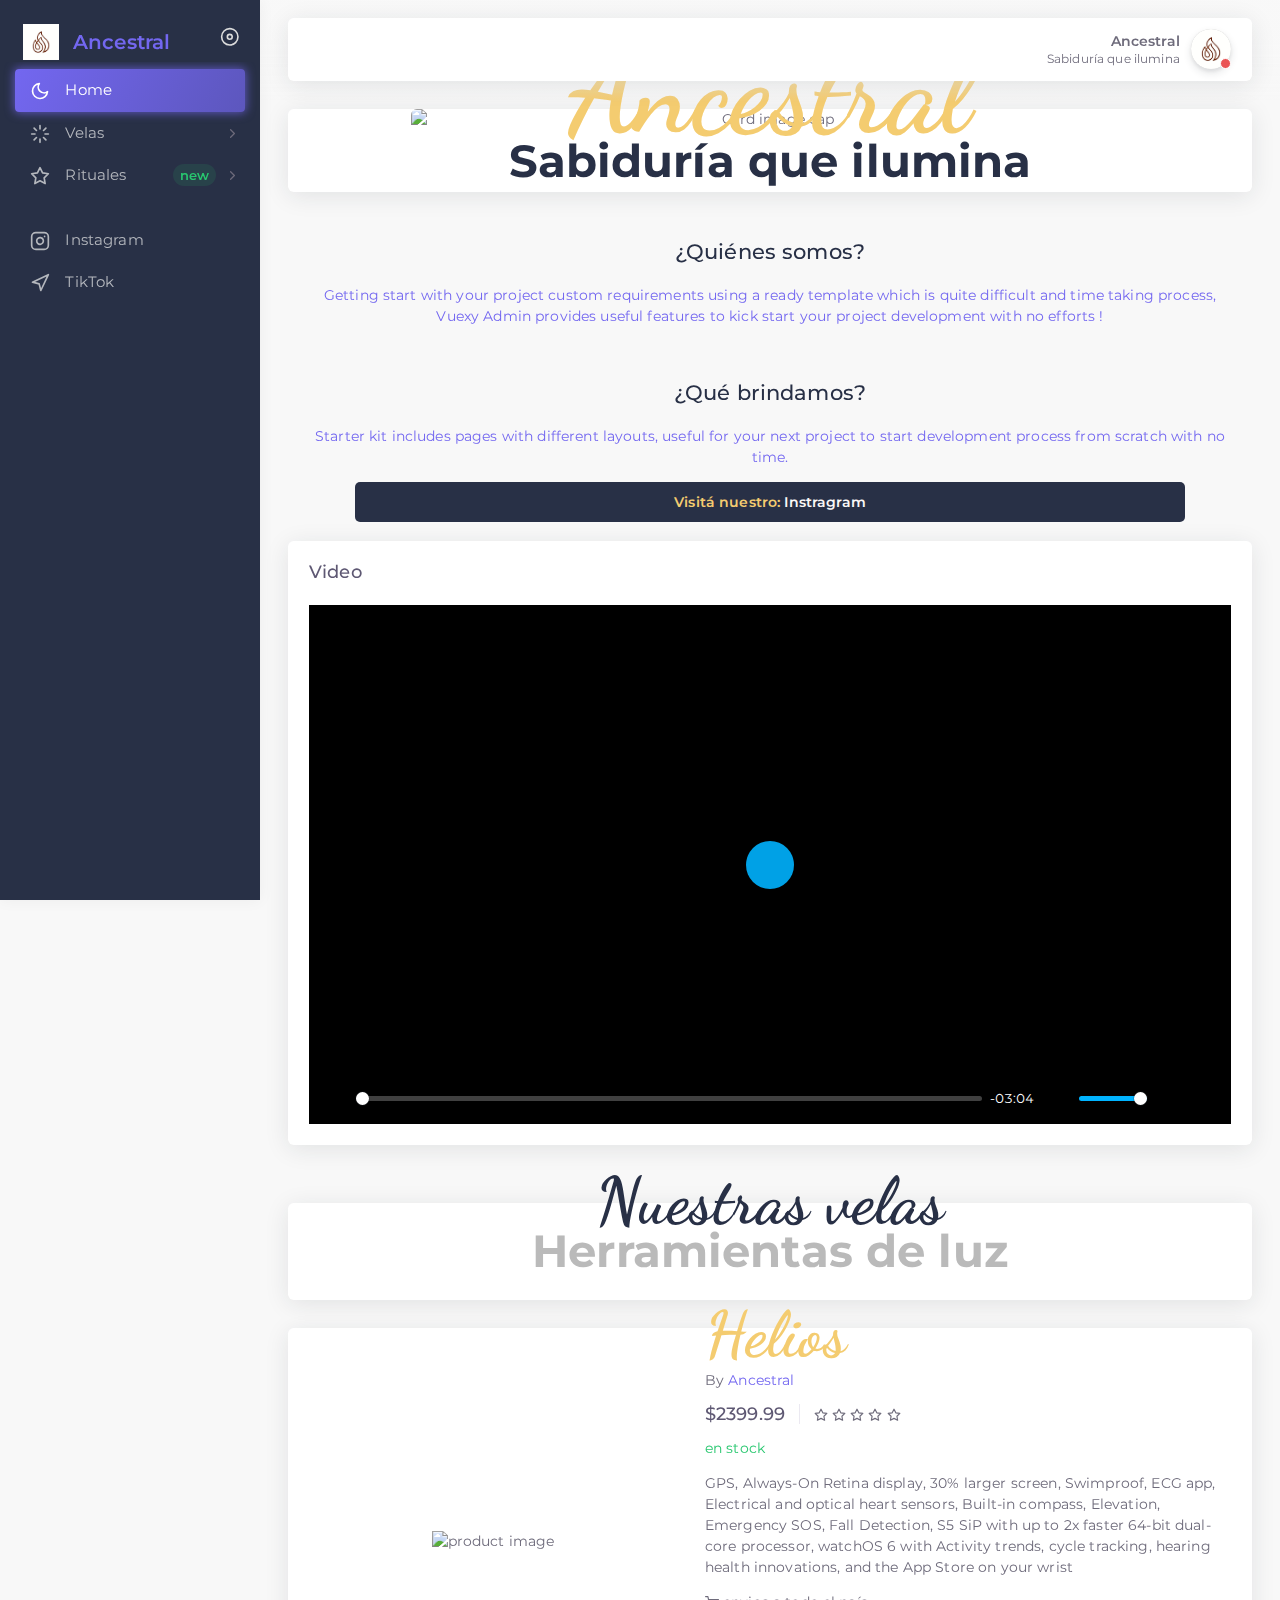
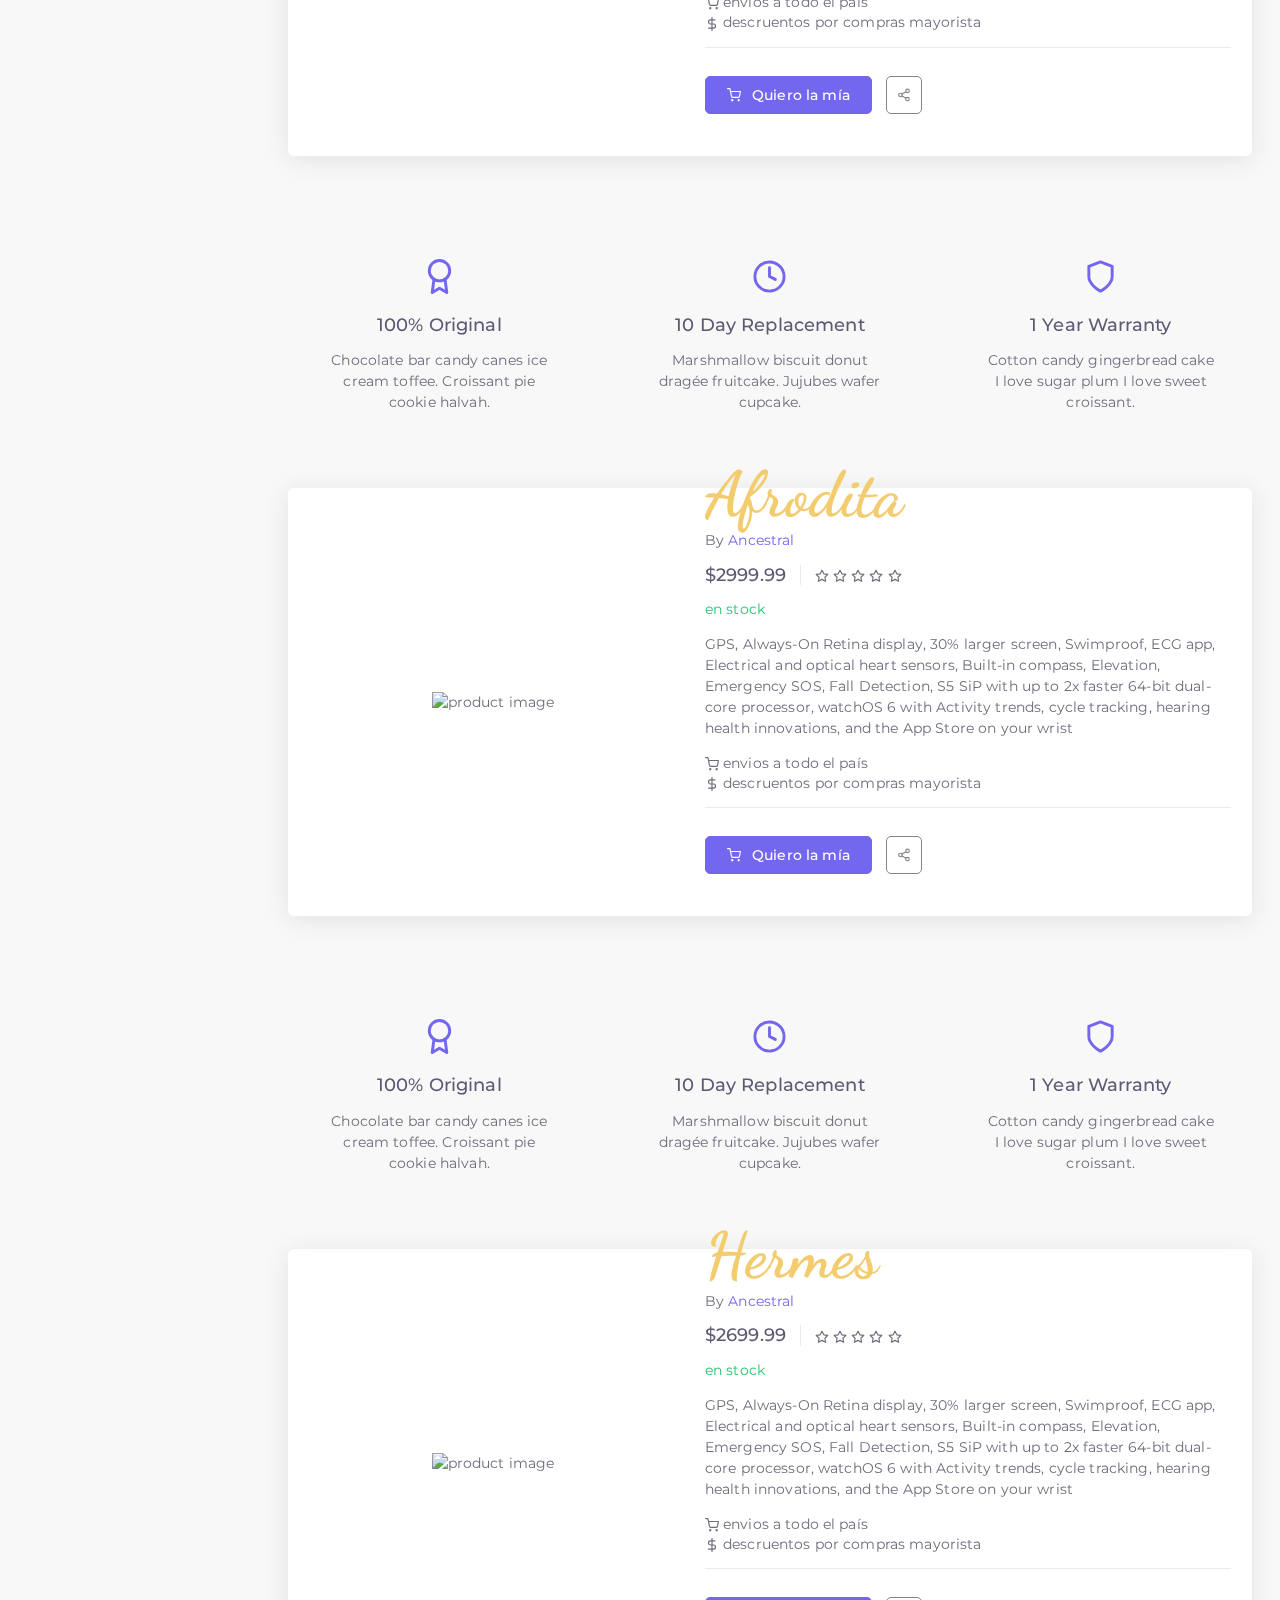
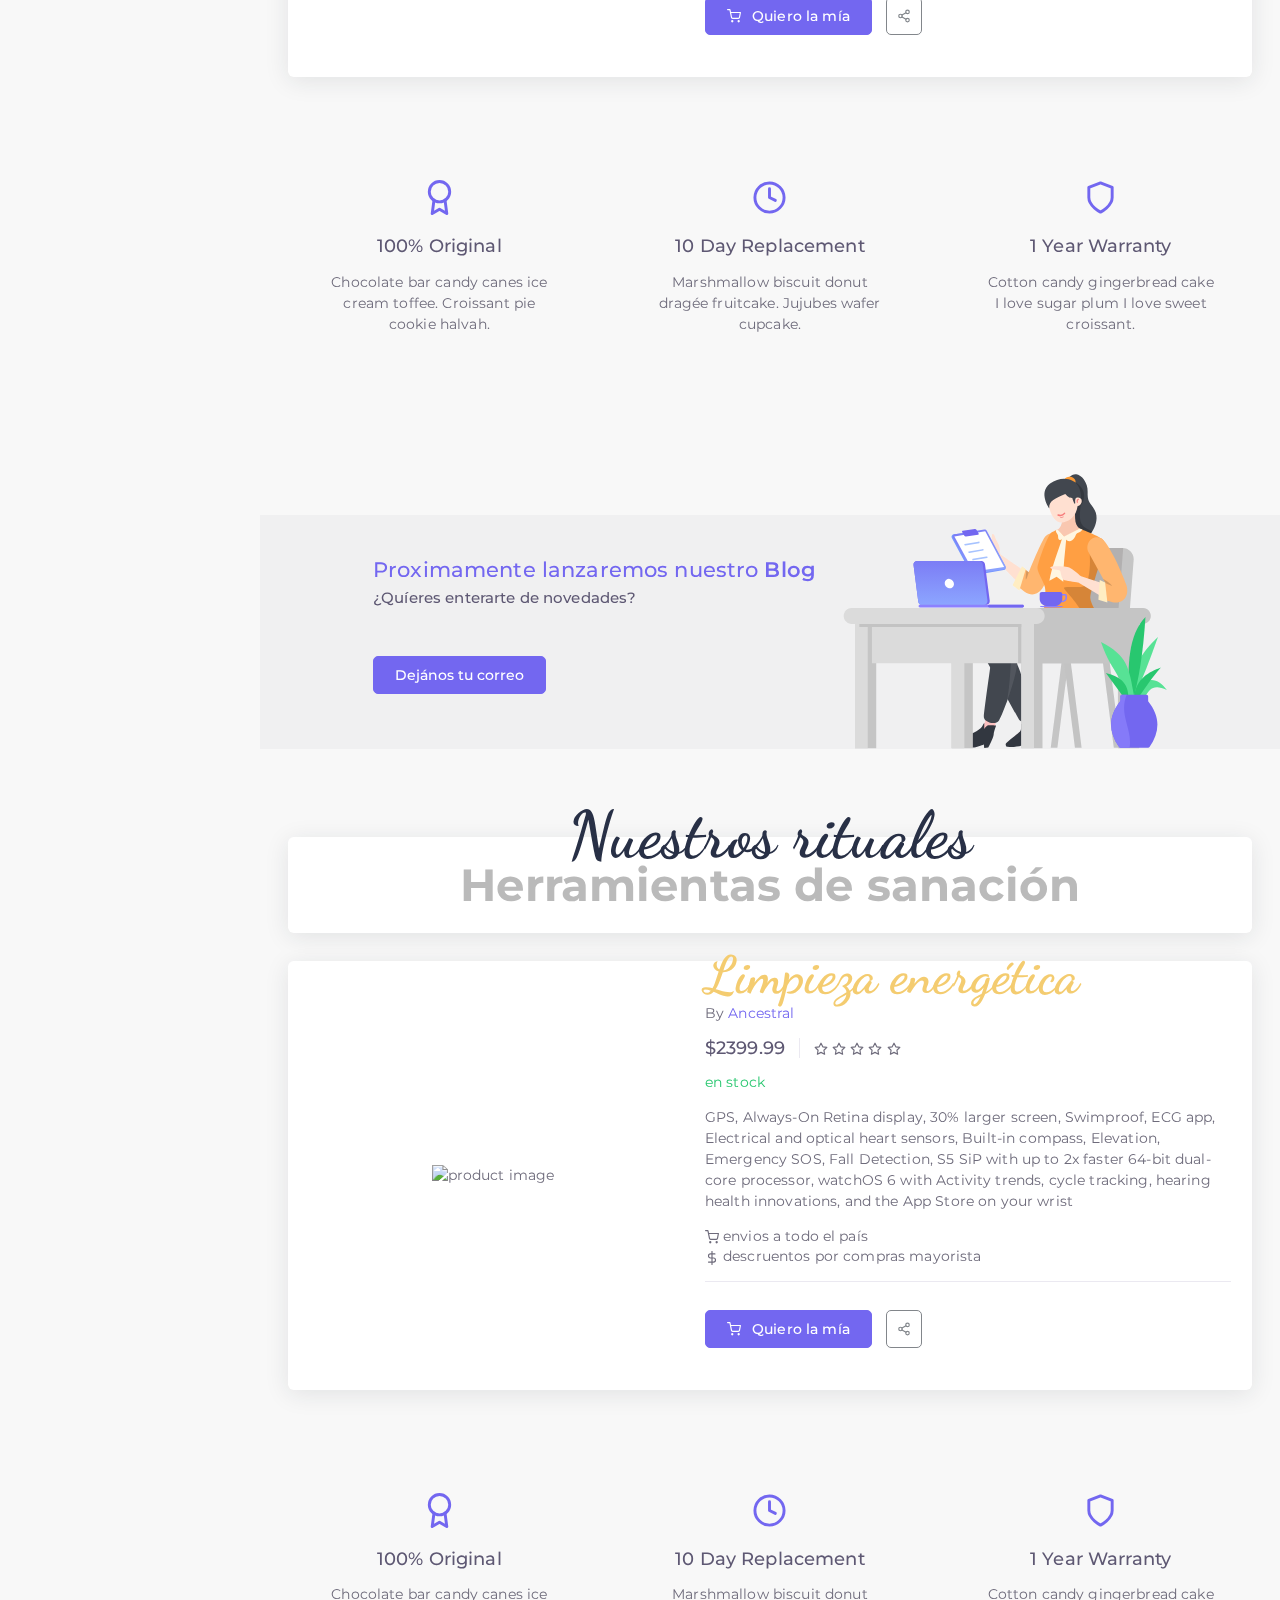
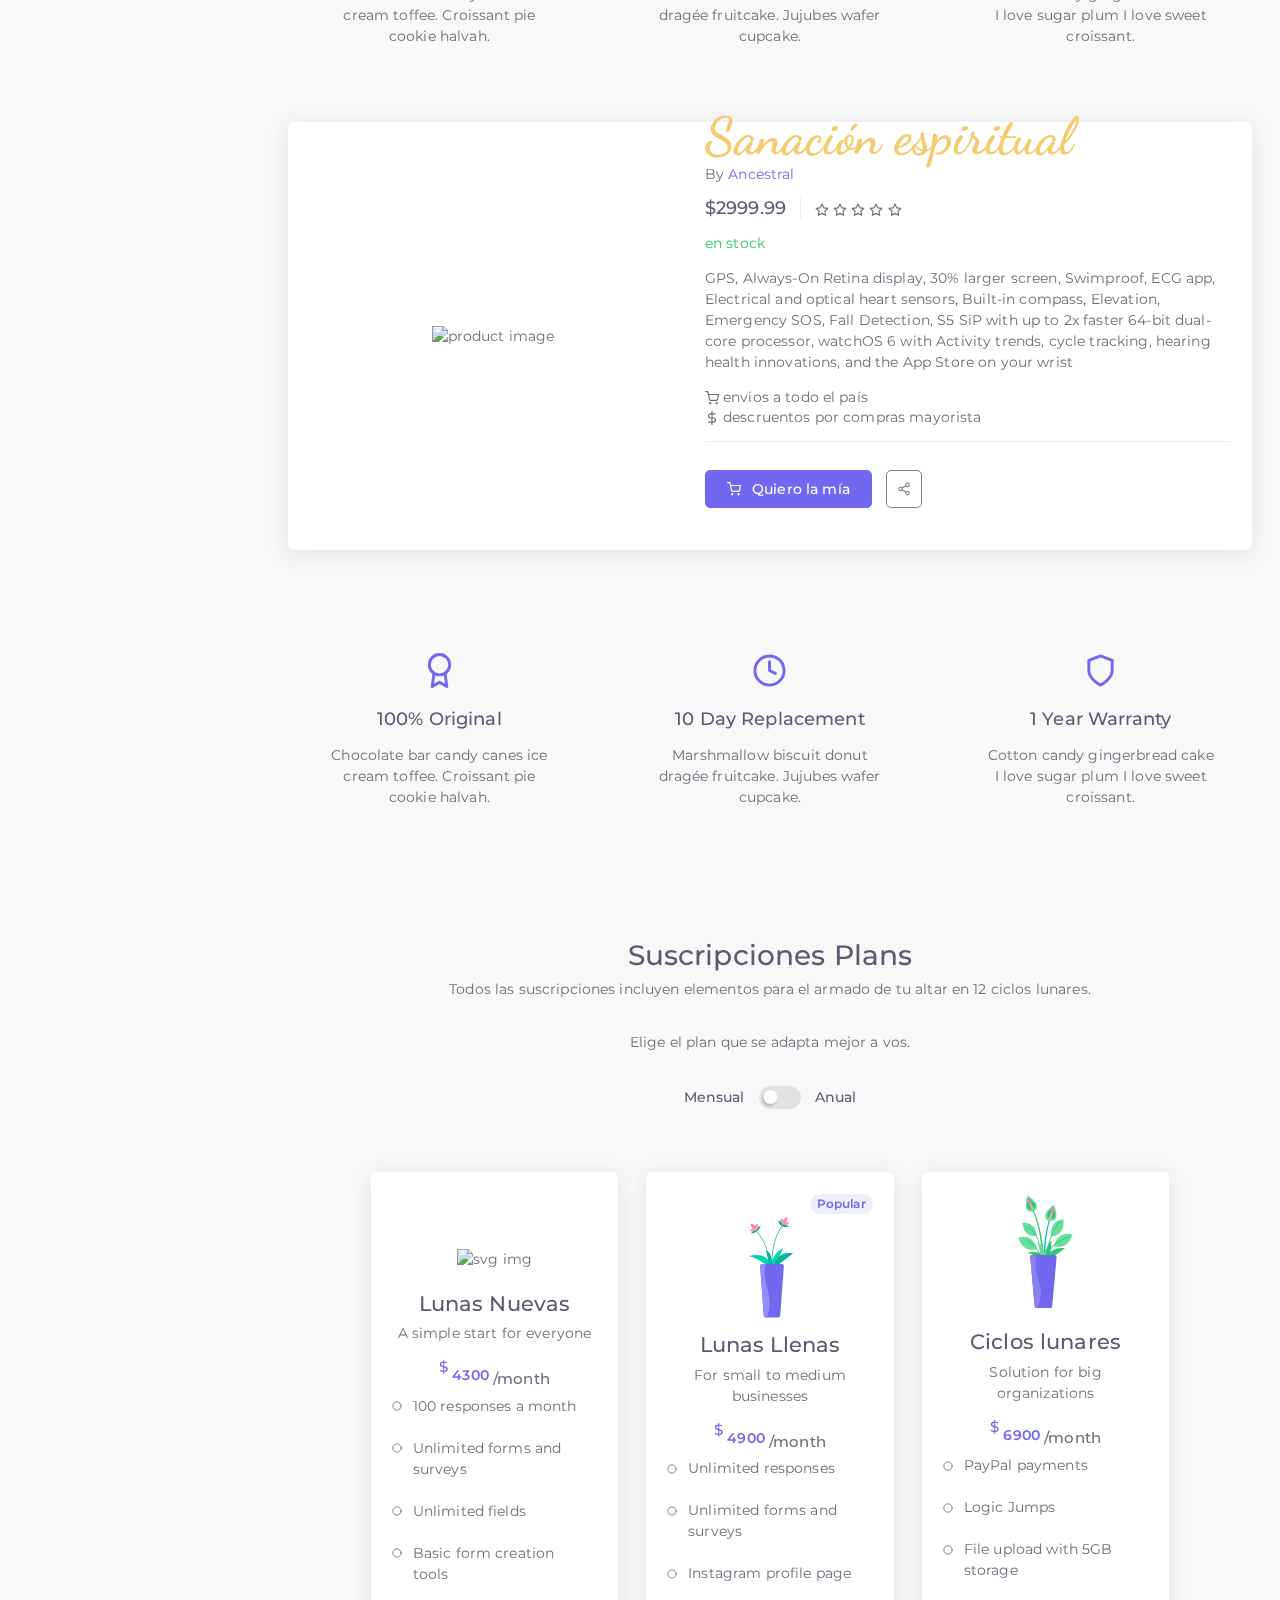
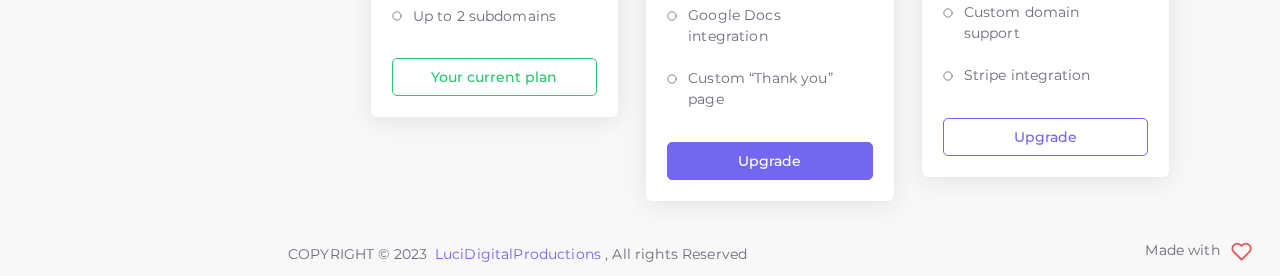
==== commit 7b243718: "no es de 4ta, eh! :)" ====
--- a/index.html
+++ b/index.html
@@ -22,6 +22,7 @@
 
     <!-- BEGIN: Vendor CSS-->
     <link rel="stylesheet" type="text/css" href="./app-assets/vendors/css/vendors.min.css">
+    <link rel="stylesheet" type="text/css" href="./app-assets/vendors/css/extensions/plyr.min.css">
     <!-- END: Vendor CSS-->
 
     <!-- BEGIN: Theme CSS-->
@@ -30,11 +31,15 @@
     <link rel="stylesheet" type="text/css" href="./app-assets/css/colors.css">
     <link rel="stylesheet" type="text/css" href="./app-assets/css/components.css">
     <link rel="stylesheet" type="text/css" href="./app-assets/css/themes/dark-layout.css">
+    <link rel="stylesheet" type="text/css" href="./app-assets/css/themes/bordered-layout.css">
     <link rel="stylesheet" type="text/css" href="./app-assets/css/themes/semi-dark-layout.css">
 
     <!-- BEGIN: Page CSS-->
     <link rel="stylesheet" type="text/css" href="./app-assets/css/core/menu/menu-types/vertical-menu.css">
+    <link rel="stylesheet" type="text/css" href="./app-assets/css/core/menu/menu-types/vertical-menu.css">
     <link rel="stylesheet" type="text/css" href="./app-assets/css/themes/semi-dark-layout.css">
+    <link rel="stylesheet" type="text/css" href="./app-assets/css/plugins/extensions/ext-component-media-player.css">
+
     <!-- END: Page CSS-->
 
     <!-- BEGIN: Custom CSS-->
@@ -238,7 +243,7 @@
                 <!-- BEGIN: Mision-->
                 <div id="mision">
                     <div class="card-header">
-                        <h4 class="card-title">¿Qué brindamos?</h4>
+                        <h3 class="card-title">¿Qué brindamos?</h3>
                     </div>
                     <div class="card-body">
                         <div class="card-text">
@@ -261,18 +266,302 @@
                 </div>
                 <!-- END: Mision-->
 
-                <!-- BEGIN: Video-->
-                <section id="video">
-                    <div class="row match-height">
-                        <div class="col-md-12 col-lg-12">
-                            <div class="card">
-                                <video class="video" src="./app-assets/images/pages/saumo.mp4" controls preload="auto"
-                                    alt="Card image cap"> </video>
-                            </div>
-                        </div>
-                    </div>
-                </section>
-                <!-- END: Video-->
+                <!-- BEGIN: Content-->
+                <div class="content-body">
+                    <!-- Media Player -->
+                    <section id="media-player-wrapper">
+                        <div class="row">
+                            <!-- VIDEO -->
+                            <div class="col-12">
+                                <div class="card">
+                                    <div class="card-body">
+                                        <h4 class="card-title">Video</h4>
+                                        <div class="plyr plyr--full-ui plyr--video plyr--youtube plyr--fullscreen-enabled plyr--paused plyr--stopped plyr--is-touch plyr__poster-enabled"
+                                            id="plyr-video-player">
+                                            <div class="plyr__controls">
+                                                <button
+                                                    class="plyr__controls__item plyr__control" type="button"
+                                                    data-plyr="play"
+                                                    aria-label="Play, View From A Blue Moon - Official Trailer (4K Ultra HD) - John Florence">
+                                                    <svg
+                                                        class="icon--pressed" aria-hidden="true" focusable="false">
+                                                        <use xlink:href="#plyr-pause"></use>
+                                                    </svg>
+                                                    <svg class="icon--not-pressed" aria-hidden="true"
+                                                        focusable="false">
+                                                        <use xlink:href="#plyr-play"></use>
+                                                    </svg>
+                                                    <span class="label--pressed plyr__tooltip">Pause
+                                                    </span>
+                                                    <span
+                                                        class="label--not-pressed plyr__tooltip">Play
+                                                    </span>
+                                                </button>
+
+                                                <div class="plyr__controls__item plyr__progress__container">
+                                                    <div class="plyr__progress">
+                                                        <input data-plyr="seek" type="range"
+                                                            min="0" max="100" step="0.01" value="0" autocomplete="off"
+                                                            role="slider" aria-label="Seek" aria-valuemin="0"
+                                                            aria-valuemax="100" aria-valuenow="0" id="plyr-seek-8318"
+                                                            aria-valuetext="00:00 of 03:04"
+                                                            style="--value:0%; user-select: none; touch-action: manipulation;">
+                                                            <progress
+                                                            class="plyr__progress__buffer" min="0" max="100" value="0"
+                                                            role="progressbar" aria-hidden="true">%
+                                                            buffered</progress>
+                                                            <span class="plyr__tooltip">00:00</span>
+                                                    </div>
+                                                </div>
+                                                <div class="plyr__controls__item plyr__time--current plyr__time"
+                                                    aria-label="Current time">
+                                                    -03:04
+                                                </div>
+                                                <div class="plyr__controls__item plyr__volume">
+                                                    <button type="button"
+                                                        class="plyr__control" data-plyr="mute">
+                                                        <svg
+                                                            class="icon--pressed" aria-hidden="true" focusable="false">
+                                                            <use xlink:href="#plyr-muted"></use>
+                                                        </svg>
+                                                        <svg class="icon--not-pressed" aria-hidden="true"
+                                                            focusable="false">
+                                                            <use xlink:href="#plyr-volume"></use>
+                                                        </svg>
+                                                        <span
+                                                            class="label--pressed plyr__tooltip">Unmute
+                                                        </span>
+                                                        <span
+                                                            class="label--not-pressed plyr__tooltip">Mute
+                                                        </span>
+                                                    </button>
+                                                    <input
+                                                        data-plyr="volume" type="range" min="0" max="1" step="0.05"
+                                                        value="1" autocomplete="off" role="slider" aria-label="Volume"
+                                                        aria-valuemin="0" aria-valuemax="100" aria-valuenow="100"
+                                                        id="plyr-volume-8318" aria-valuetext="100.0%"
+                                                        style="--value:100%; user-select: none; touch-action: manipulation;">
+                                                </div>
+                                                <button class="plyr__controls__item plyr__control" type="button"
+                                                    data-plyr="captions">
+                                                    <svg class="icon--pressed" aria-hidden="true"
+                                                        focusable="false">
+                                                        <use xlink:href="#plyr-captions-on"></use>
+                                                    </svg>
+                                                    <svg class="icon--not-pressed" aria-hidden="true"
+                                                        focusable="false">
+                                                        <use xlink:href="#plyr-captions-off"></use>
+                                                    </svg>
+                                                    <span class="label--pressed plyr__tooltip">Disable
+                                                        captions
+                                                    </span>
+                                                    <span
+                                                        class="label--not-pressed plyr__tooltip">Enable
+                                                        captions
+                                                    </span>
+                                                </button>
+                                                <div class="plyr__controls__item plyr__menu">
+                                                    <button
+                                                        aria-haspopup="true" aria-controls="plyr-settings-8318"
+                                                        aria-expanded="false" type="button" class="plyr__control"
+                                                        data-plyr="settings">
+                                                        <svg aria-hidden="true" focusable="false">
+                                                            <use xlink:href="#plyr-settings"></use>
+                                                        </svg>
+                                                        <span class="plyr__tooltip">Settings</span>
+                                                    </button>
+                                                    <div class="plyr__menu__container" id="plyr-settings-8318"
+                                                        hidden="">
+                                                        <div>
+                                                            <div id="plyr-settings-8318-home">
+                                                                <div role="menu">
+                                                                    <button data-plyr="settings"
+                                                                        type="button"
+                                                                        class="plyr__control plyr__control--forward"
+                                                                        role="menuitem" aria-haspopup="true"
+                                                                        hidden="">
+                                                                        <span>Captions
+                                                                            <span
+                                                                                class="plyr__menu__value">Disabled
+                                                                            </span>
+                                                                        </span>
+                                                                    </button>
+                                                                    <button
+                                                                        data-plyr="settings" type="button"
+                                                                        class="plyr__control plyr__control--forward"
+                                                                        role="menuitem" aria-haspopup="true"
+                                                                        hidden="">
+                                                                        <span>Quality
+                                                                            <span
+                                                                                class="plyr__menu__value">undefined
+                                                                            </span>
+                                                                        </span>
+                                                                    </button>
+                                                                    <button
+                                                                        data-plyr="settings" type="button"
+                                                                        class="plyr__control plyr__control--forward"
+                                                                        role="menuitem"
+                                                                        aria-haspopup="true">
+                                                                        <span>Speed
+                                                                            <span
+                                                                                class="plyr__menu__value">Normal
+                                                                            </span>
+                                                                        </span>
+                                                                    </button>
+                                                                </div>
+                                                            </div>
+                                                            <div id="plyr-settings-8318-captions" hidden="">
+                                                                <button
+                                                                    type="button"
+                                                                    class="plyr__control plyr__control--back">
+                                                                    <span
+                                                                        aria-hidden="true">Captions
+                                                                    </span>
+                                                                    <span
+                                                                        class="plyr__sr-only">Go back to
+                                                                        previous menu
+                                                                    </span>
+                                                                </button>
+                                                                <div role="menu"></div>
+                                                            </div>
+                                                            <div id="plyr-settings-8318-quality" hidden="">
+                                                                <button
+                                                                    type="button"
+                                                                    class="plyr__control plyr__control--back">
+                                                                    <span
+                                                                        aria-hidden="true">Quality
+                                                                    </span>
+                                                                    <span
+                                                                        class="plyr__sr-only">Go back to
+                                                                        previous menu
+                                                                    </span>
+                                                                </button>
+                                                                <div role="menu"></div>
+                                                            </div>
+                                                            <div id="plyr-settings-8318-speed" hidden="">
+                                                                <button
+                                                                    type="button"
+                                                                    class="plyr__control plyr__control--back">
+                                                                    <span
+                                                                        aria-hidden="true">Speed
+                                                                    </span>
+                                                                    <span
+                                                                        class="plyr__sr-only">Go back to
+                                                                        previous menu
+                                                                    </span>
+                                                                </button>
+                                                                <div role="menu">
+                                                                    <button data-plyr="speed" type="button"
+                                                                        role="menuitemradio" class="plyr__control"
+                                                                        aria-checked="false"
+                                                                        value="0.5">
+                                                                        <span>0.5×</span>
+                                                                    </button>
+                                                                    <button
+                                                                        data-plyr="speed" type="button"
+                                                                        role="menuitemradio" class="plyr__control"
+                                                                        aria-checked="false"
+                                                                        value="0.75">
+                                                                        <span>0.75×</span>
+                                                                    </button>
+                                                                    <button
+                                                                        data-plyr="speed" type="button"
+                                                                        role="menuitemradio" class="plyr__control"
+                                                                        aria-checked="true"
+                                                                        value="1">
+                                                                        <span>Normal</span>
+                                                                    </button>
+                                                                    <button
+                                                                        data-plyr="speed" type="button"
+                                                                        role="menuitemradio" class="plyr__control"
+                                                                        aria-checked="false"
+                                                                        value="1.25">
+                                                                        <span>1.25×</span>
+                                                                    </button>
+                                                                    <button
+                                                                        data-plyr="speed" type="button"
+                                                                        role="menuitemradio" class="plyr__control"
+                                                                        aria-checked="false"
+                                                                        value="1.5">
+                                                                        <span>1.5×</span>
+                                                                    </button>
+                                                                    <button
+                                                                        data-plyr="speed" type="button"
+                                                                        role="menuitemradio" class="plyr__control"
+                                                                        aria-checked="false"
+                                                                        value="1.75">
+                                                                        <span>1.75×</span>
+                                                                    </button>
+                                                                    <button
+                                                                        data-plyr="speed" type="button"
+                                                                        role="menuitemradio" class="plyr__control"
+                                                                        aria-checked="false"
+                                                                        value="2">
+                                                                        <span>2×</span>
+                                                                    </button>
+                                                                </div>
+                                                            </div>
+                                                        </div>
+                                                    </div>
+                                                </div>
+                                                <button class="plyr__controls__item plyr__control" type="button"
+                                                    data-plyr="pip">
+                                                    <svg aria-hidden="true" focusable="false">
+                                                        <use xlink:href="#plyr-pip"></use>
+                                                    </svg>
+                                                    <span class="plyr__tooltip">PIP</span>
+                                                </button>
+                                                <button
+                                                    class="plyr__controls__item plyr__control" type="button"
+                                                    data-plyr="fullscreen">
+                                                    <svg class="icon--pressed" aria-hidden="true"
+                                                        focusable="false">
+                                                        <use xlink:href="#plyr-exit-fullscreen"></use>
+                                                    </svg>
+                                                    <svg class="icon--not-pressed" aria-hidden="true"
+                                                        focusable="false">
+                                                        <use xlink:href="#plyr-enter-fullscreen"></use>
+                                                    </svg>
+                                                    <span class="label--pressed plyr__tooltip">Exit
+                                                        fullscreen</span>
+                                                        <span
+                                                        class="label--not-pressed plyr__tooltip">Enter
+                                                        fullscreen</span>
+                                                </button>
+                                            </div>
+                                            <div class="plyr__video-wrapper plyr__video-embed"
+                                                style="aspect-ratio: 16 / 9;">
+                                                <iframe id="youtube-5717" frameborder="0"
+                                                    allowfullscreen="1"
+                                                    allow="accelerometer; autoplay; clipboard-write; encrypted-media; gyroscope; picture-in-picture; web-share"
+                                                    title="Player for View From A Blue Moon - Official Trailer (4K Ultra HD) - John Florence"
+                                                    width="640" height="360"
+                                                    src="https://www.youtube.com/embed/bTqVqk7FSmY">
+                                                </iframe>
+                                                <div class="plyr__poster"
+                                                    style="background-image: url(&quot;https://i.ytimg.com/vi/bTqVqk7FSmY/maxresdefault.jpg&quot;);">
+                                                </div>
+                                            </div>
+                                            <button type="button" class="plyr__control plyr__control--overlaid"
+                                                data-plyr="play"
+                                                aria-label="Play, View From A Blue Moon - Official Trailer (4K Ultra HD) - John Florence"><svg
+                                                    aria-hidden="true" focusable="false">
+                                                    <use xlink:href="#plyr-play"></use>
+                                                </svg><span class="plyr__sr-only">Play</span>
+                                            </button>
+                                        </div>
+                                    </div>
+                                </div>
+                            </div>
+                            <!--/ VIDEO -->
+                        </div>
+                    </section>
+                    <!--/ Media Player -->
+
+                </div>
+                <!-- END: Content-->
+
+
 
                 <!-- BEGIN: Subtitulo-->
                 <section id="subtitulo">
@@ -280,7 +569,7 @@
                         <div class="col-md-12 col-lg-12">
                             <div class="card">
                                 <div class="card-body">
-                                    <h6 class="card-title">Nuestros productos</h6>
+                                    <h4 class="card-title">Nuestras velas</h4>
                                     <h3 class="card-text">Herramientas de luz</h3>
                                 </div>
                             </div>
@@ -293,8 +582,8 @@
                 <div class="ecommerce-application">
                     <!-- app e-commerce details start -->
                     <section class="app-ecommerce-details">
+                        <!-- Helios Details starts -->
                         <div class="card">
-                            <!-- Helios Details starts -->
                             <div class="card-body">
                                 <div class="product row my-2">
                                     <div
@@ -369,40 +658,42 @@
                                     </div>
                                 </div>
                             </div>
-                            <!-- Helios Details ends -->
-
-                            <!-- Helios features starts -->
-                            <div class="item-features">
-                                <div class="row text-center">
-                                    <div class="col-12 col-md-4 mb-4 mb-md-0">
-                                        <div class="w-75 mx-auto">
-                                            <i data-feather="award"></i>
-                                            <h4 class="mt-2 mb-1">100% Original</h4>
-                                            <p class="card-text">Chocolate bar candy canes ice cream toffee. Croissant
-                                                pie cookie halvah.</p>
-                                        </div>
-                                    </div>
-                                    <div class="col-12 col-md-4 mb-4 mb-md-0">
-                                        <div class="w-75 mx-auto">
-                                            <i data-feather="clock"></i>
-                                            <h4 class="mt-2 mb-1">10 Day Replacement</h4>
-                                            <p class="card-text">Marshmallow biscuit donut dragée fruitcake. Jujubes
-                                                wafer cupcake.</p>
-                                        </div>
-                                    </div>
-                                    <div class="col-12 col-md-4 mb-4 mb-md-0">
-                                        <div class="w-75 mx-auto">
-                                            <i data-feather="shield"></i>
-                                            <h4 class="mt-2 mb-1">1 Year Warranty</h4>
-                                            <p class="card-text">Cotton candy gingerbread cake I love sugar plum I love
-                                                sweet croissant.</p>
-                                        </div>
-                                    </div>
-                                </div>
-                            </div>
-                            <!-- Helios features ends -->
-
-                            <!-- Helios Details starts -->
+                        </div>
+                        <!-- Helios Details ends -->
+
+                        <!-- Helios features starts -->
+                        <div class="item-features">
+                            <div class="row text-center">
+                                <div class="col-12 col-md-4 mb-4 mb-md-0">
+                                    <div class="w-75 mx-auto">
+                                        <i data-feather="award"></i>
+                                        <h4 class="mt-2 mb-1">100% Original</h4>
+                                        <p class="card-text">Chocolate bar candy canes ice cream toffee. Croissant
+                                            pie cookie halvah.</p>
+                                    </div>
+                                </div>
+                                <div class="col-12 col-md-4 mb-4 mb-md-0">
+                                    <div class="w-75 mx-auto">
+                                        <i data-feather="clock"></i>
+                                        <h4 class="mt-2 mb-1">10 Day Replacement</h4>
+                                        <p class="card-text">Marshmallow biscuit donut dragée fruitcake. Jujubes
+                                            wafer cupcake.</p>
+                                    </div>
+                                </div>
+                                <div class="col-12 col-md-4 mb-4 mb-md-0">
+                                    <div class="w-75 mx-auto">
+                                        <i data-feather="shield"></i>
+                                        <h4 class="mt-2 mb-1">1 Year Warranty</h4>
+                                        <p class="card-text">Cotton candy gingerbread cake I love sugar plum I love
+                                            sweet croissant.</p>
+                                    </div>
+                                </div>
+                            </div>
+                        </div>
+                        <!-- Helios features ends -->
+
+                        <!-- Afrodita Details starts -->
+                        <div class="card">
                             <div class="card-body">
                                 <div class="product row my-2">
                                     <div
@@ -477,46 +768,48 @@
                                     </div>
                                 </div>
                             </div>
-                            <!-- Helios Details ends -->
-
-                            <!-- Helios features starts -->
-                            <div class="item-features">
-                                <div class="row text-center">
-                                    <div class="col-12 col-md-4 mb-4 mb-md-0">
-                                        <div class="w-75 mx-auto">
-                                            <i data-feather="award"></i>
-                                            <h4 class="mt-2 mb-1">100% Original</h4>
-                                            <p class="card-text">Chocolate bar candy canes ice cream toffee. Croissant
-                                                pie cookie halvah.</p>
-                                        </div>
-                                    </div>
-                                    <div class="col-12 col-md-4 mb-4 mb-md-0">
-                                        <div class="w-75 mx-auto">
-                                            <i data-feather="clock"></i>
-                                            <h4 class="mt-2 mb-1">10 Day Replacement</h4>
-                                            <p class="card-text">Marshmallow biscuit donut dragée fruitcake. Jujubes
-                                                wafer cupcake.</p>
-                                        </div>
-                                    </div>
-                                    <div class="col-12 col-md-4 mb-4 mb-md-0">
-                                        <div class="w-75 mx-auto">
-                                            <i data-feather="shield"></i>
-                                            <h4 class="mt-2 mb-1">1 Year Warranty</h4>
-                                            <p class="card-text">Cotton candy gingerbread cake I love sugar plum I love
-                                                sweet croissant.</p>
-                                        </div>
-                                    </div>
-                                </div>
-                            </div>
-                            <!-- Helios features ends -->
-
-                            <!-- Helios Details starts -->
+                        </div>
+                        <!-- Afrodita Details ends -->
+
+                        <!-- Afrodita features starts -->
+                        <div class="item-features">
+                            <div class="row text-center">
+                                <div class="col-12 col-md-4 mb-4 mb-md-0">
+                                    <div class="w-75 mx-auto">
+                                        <i data-feather="award"></i>
+                                        <h4 class="mt-2 mb-1">100% Original</h4>
+                                        <p class="card-text">Chocolate bar candy canes ice cream toffee. Croissant
+                                            pie cookie halvah.</p>
+                                    </div>
+                                </div>
+                                <div class="col-12 col-md-4 mb-4 mb-md-0">
+                                    <div class="w-75 mx-auto">
+                                        <i data-feather="clock"></i>
+                                        <h4 class="mt-2 mb-1">10 Day Replacement</h4>
+                                        <p class="card-text">Marshmallow biscuit donut dragée fruitcake. Jujubes
+                                            wafer cupcake.</p>
+                                    </div>
+                                </div>
+                                <div class="col-12 col-md-4 mb-4 mb-md-0">
+                                    <div class="w-75 mx-auto">
+                                        <i data-feather="shield"></i>
+                                        <h4 class="mt-2 mb-1">1 Year Warranty</h4>
+                                        <p class="card-text">Cotton candy gingerbread cake I love sugar plum I love
+                                            sweet croissant.</p>
+                                    </div>
+                                </div>
+                            </div>
+                        </div>
+                        <!-- Afrodita features ends -->
+
+                        <!-- Hermes Details starts -->
+                        <div class="card">
                             <div class="card-body">
                                 <div class="product row my-2">
                                     <div
                                         class="col-12 col-md-5 d-flex align-items-center justify-content-center mb-2 mb-md-0">
                                         <div class="d-flex align-items-center justify-content-center">
-                                            <img src="https://res.cloudinary.com/drl62fylt/image/upload/v1670800796/velaII_faahd1.jpg"
+                                            <img src="https://res.cloudinary.com/drl62fylt/image/upload/v1670800665/velaI_liy7b7_56b40e.jpg"
                                                 class="img-fluid product-img" alt="product image" />
                                         </div>
                                     </div>
@@ -585,48 +878,435 @@
                                     </div>
                                 </div>
                             </div>
-                            <!-- Helios Details ends -->
-
-                            <!-- Helios features starts -->
-                            <div class="item-features">
-                                <div class="row text-center">
-                                    <div class="col-12 col-md-4 mb-4 mb-md-0">
-                                        <div class="w-75 mx-auto">
-                                            <i data-feather="award"></i>
-                                            <h4 class="mt-2 mb-1">100% Original</h4>
-                                            <p class="card-text">Chocolate bar candy canes ice cream toffee. Croissant
-                                                pie cookie halvah.</p>
-                                        </div>
-                                    </div>
-                                    <div class="col-12 col-md-4 mb-4 mb-md-0">
-                                        <div class="w-75 mx-auto">
-                                            <i data-feather="clock"></i>
-                                            <h4 class="mt-2 mb-1">10 Day Replacement</h4>
-                                            <p class="card-text">Marshmallow biscuit donut dragée fruitcake. Jujubes
-                                                wafer cupcake.</p>
-                                        </div>
-                                    </div>
-                                    <div class="col-12 col-md-4 mb-4 mb-md-0">
-                                        <div class="w-75 mx-auto">
-                                            <i data-feather="shield"></i>
-                                            <h4 class="mt-2 mb-1">1 Year Warranty</h4>
-                                            <p class="card-text">Cotton candy gingerbread cake I love sugar plum I love
-                                                sweet croissant.</p>
-                                        </div>
-                                    </div>
-                                </div>
-                            </div>
-                            <!-- Helios features ends -->
-                        </div>
-                    </section>
-                    <!-- app e-commerce details end -->
+                        </div>
+                        <!-- Hermes Details ends -->
+
+                        <!-- Hermes features starts -->
+                        <div class="item-features">
+                            <div class="row text-center">
+                                <div class="col-12 col-md-4 mb-4 mb-md-0">
+                                    <div class="w-75 mx-auto">
+                                        <i data-feather="award"></i>
+                                        <h4 class="mt-2 mb-1">100% Original</h4>
+                                        <p class="card-text">Chocolate bar candy canes ice cream toffee. Croissant
+                                            pie cookie halvah.</p>
+                                    </div>
+                                </div>
+                                <div class="col-12 col-md-4 mb-4 mb-md-0">
+                                    <div class="w-75 mx-auto">
+                                        <i data-feather="clock"></i>
+                                        <h4 class="mt-2 mb-1">10 Day Replacement</h4>
+                                        <p class="card-text">Marshmallow biscuit donut dragée fruitcake. Jujubes
+                                            wafer cupcake.</p>
+                                    </div>
+                                </div>
+                                <div class="col-12 col-md-4 mb-4 mb-md-0">
+                                    <div class="w-75 mx-auto">
+                                        <i data-feather="shield"></i>
+                                        <h4 class="mt-2 mb-1">1 Year Warranty</h4>
+                                        <p class="card-text">Cotton candy gingerbread cake I love sugar plum I love
+                                            sweet croissant.</p>
+                                    </div>
+                                </div>
+                            </div>
+                        </div>
+                        <!-- Hermes features ends -->
+                </div>
+                </section>
+                <!-- END: app e-commerce details -->
+            </div>
+            <!-- END: Content-->
+
+            <!-- BEGIN: Suscribe -->
+            <section id="pricing-plan"></section>
+            <div class="pricing-free-trial">
+                <div class="row">
+                    <div class="col-12 col-lg-10 col-lg-offset-3 mx-auto">
+                        <div class="pricing-trial-content d-flex justify-content-between">
+                            <div class="text-center text-md-start mt-3">
+                                <h3 class="text-primary">Proximamente lanzaremos nuestro <strong> Blog</strong></h3>
+                                <h5>¿Quíeres enterarte de novedades?</h5>
+                                <button class="btn btn-primary mt-2 mt-lg-3">Dejános tu correo</button>
+                            </div>
+
+                            <!-- image -->
+                            <img src="./app-assets/images/illustration/pricing-Illustration.svg"
+                                class="pricing-trial-img img-fluid" alt="svg img" />
+                        </div>
+                    </div>
                 </div>
             </div>
+            </section>
+            <!--/ END: Suscribe -->
+
+            <!-- BEGIN: Subtitulo-->
+            <section id="subtitulo">
+                <div class="row match-height">
+                    <div class="col-md-12 col-lg-12">
+                        <div class="card">
+                            <div class="card-body">
+                                <h4 class="card-title">Nuestros rituales</h4>
+                                <h3 class="card-text">Herramientas de sanación</h3>
+                            </div>
+                        </div>
+                    </div>
+                </div>
+            </section>
+            <!-- END: Subtitulo-->
+
+            <!-- BEGIN: Rituales Details-->
+            <div class="ecommerce-application">
+                <!-- app e-commerce details start -->
+                <section class="app-ecommerce-details">
+                    <!-- Limpieza Details starts -->
+                    <div class="card">
+                        <div class="card-body">
+                            <div class="product row my-2">
+                                <div
+                                    class="col-12 col-md-5 d-flex align-items-center justify-content-center mb-2 mb-md-0">
+                                    <div class="d-flex align-items-center justify-content-center">
+                                        <img src="https://res.cloudinary.com/drl62fylt/image/upload/v1676035925/rituales_kiqmd2.jpg"
+                                            class="img-fluid product-img" alt="product image" />
+                                    </div>
+                                </div>
+                                <div class="product-information col-12 col-md-7">
+                                    <h3 class="titulo">Limpieza energética</h3>
+                                    <span class="card-text item-company">By <a href="#"
+                                            class="company-name">Ancestral</a></span>
+                                    <div class="ecommerce-details-price d-flex flex-wrap mt-1">
+                                        <h4 class="item-price me-1">$2399.99</h4>
+                                        <ul class="unstyled-list list-inline ps-1 border-start">
+                                            <li class="ratings-list-item"><i data-feather="star"
+                                                    class="filled-star"></i></li>
+                                            <li class="ratings-list-item"><i data-feather="star"
+                                                    class="filled-star"></i></li>
+                                            <li class="ratings-list-item"><i data-feather="star"
+                                                    class="filled-star"></i></li>
+                                            <li class="ratings-list-item"><i data-feather="star"
+                                                    class="filled-star"></i></li>
+                                            <li class="ratings-list-item"><i data-feather="star"
+                                                    class="unfilled-star"></i></li>
+                                        </ul>
+                                    </div>
+                                    <p class="card-text">
+                                        <span class="text-success">en stock</span>
+                                    </p>
+                                    <p class="card-text">
+                                        GPS, Always-On Retina display, 30% larger screen, Swimproof, ECG app,
+                                        Electrical and optical heart sensors,
+                                        Built-in compass, Elevation, Emergency SOS, Fall Detection, S5 SiP with up
+                                        to 2x faster 64-bit dual-core
+                                        processor, watchOS 6 with Activity trends, cycle tracking, hearing health
+                                        innovations, and the App Store on
+                                        your wrist
+                                    </p>
+                                    <ul class="product-features list-unstyled">
+                                        <li><i data-feather="shopping-cart"></i> <span>envios a todo el país</span>
+                                        </li>
+                                        <li>
+                                            <i data-feather="dollar-sign"></i>
+                                            <span>descruentos por compras mayorista</span>
+                                        </li>
+                                    </ul>
+                                    <hr />
+                                    <div class="d-flex flex-column flex-sm-row pt-1">
+                                        <a href="#" class="btn btn-primary btn-cart me-0 me-sm-1 mb-1 mb-sm-0">
+                                            <i data-feather="shopping-cart" class="me-50"></i>
+                                            <span class="add-to-cart">Quiero la mía</span>
+                                        </a>
+                                        <div class="btn-group dropdown-icon-wrapper btn-share">
+                                            <button type="button"
+                                                class="btn btn-icon hide-arrow btn-outline-secondary dropdown-toggle"
+                                                data-bs-toggle="dropdown" aria-haspopup="true" aria-expanded="false">
+                                                <i data-feather="share-2"></i>
+                                            </button>
+                                            <div class="dropdown-menu dropdown-menu-end">
+                                                <a href="#" class="dropdown-item">
+                                                    <i data-feather="instagram"></i>
+                                                </a>
+                                                <a href="#" class="dropdown-item">
+                                                    <i data-feather="youtube"></i>
+                                                </a>
+                                            </div>
+                                        </div>
+                                    </div>
+                                </div>
+                            </div>
+                        </div>
+                    </div>
+                    <!-- Limpieza Details ends -->
+
+                    <!-- Limpieza features starts -->
+                    <div class="item-features">
+                        <div class="row text-center">
+                            <div class="col-12 col-md-4 mb-4 mb-md-0">
+                                <div class="w-75 mx-auto">
+                                    <i data-feather="award"></i>
+                                    <h4 class="mt-2 mb-1">100% Original</h4>
+                                    <p class="card-text">Chocolate bar candy canes ice cream toffee. Croissant
+                                        pie cookie halvah.</p>
+                                </div>
+                            </div>
+                            <div class="col-12 col-md-4 mb-4 mb-md-0">
+                                <div class="w-75 mx-auto">
+                                    <i data-feather="clock"></i>
+                                    <h4 class="mt-2 mb-1">10 Day Replacement</h4>
+                                    <p class="card-text">Marshmallow biscuit donut dragée fruitcake. Jujubes
+                                        wafer cupcake.</p>
+                                </div>
+                            </div>
+                            <div class="col-12 col-md-4 mb-4 mb-md-0">
+                                <div class="w-75 mx-auto">
+                                    <i data-feather="shield"></i>
+                                    <h4 class="mt-2 mb-1">1 Year Warranty</h4>
+                                    <p class="card-text">Cotton candy gingerbread cake I love sugar plum I love
+                                        sweet croissant.</p>
+                                </div>
+                            </div>
+                        </div>
+                    </div>
+                    <!-- Limpieza features ends -->
+
+                    <!-- Sanación Details starts -->
+                    <div class="card">
+                        <div class="card-body">
+                            <div class="product row my-2">
+                                <div
+                                    class="col-12 col-md-5 d-flex align-items-center justify-content-center mb-2 mb-md-0">
+                                    <div class="d-flex align-items-center justify-content-center">
+                                        <img src="https://res.cloudinary.com/drl62fylt/image/upload/v1670800817/velaVI_epvwcv.jpg"
+                                            class="img-fluid product-img" alt="product image" />
+                                    </div>
+                                </div>
+                                <div class="product-information col-12 col-md-7">
+                                    <h3 class="titulo">Sanación espiritual</h3>
+                                    <span class="card-text item-company">By <a href="#"
+                                            class="company-name">Ancestral</a></span>
+                                    <div class="ecommerce-details-price d-flex flex-wrap mt-1">
+                                        <h4 class="item-price me-1">$2999.99</h4>
+                                        <ul class="unstyled-list list-inline ps-1 border-start">
+                                            <li class="ratings-list-item"><i data-feather="star"
+                                                    class="filled-star"></i></li>
+                                            <li class="ratings-list-item"><i data-feather="star"
+                                                    class="filled-star"></i></li>
+                                            <li class="ratings-list-item"><i data-feather="star"
+                                                    class="filled-star"></i></li>
+                                            <li class="ratings-list-item"><i data-feather="star"
+                                                    class="filled-star"></i></li>
+                                            <li class="ratings-list-item"><i data-feather="star"
+                                                    class="unfilled-star"></i></li>
+                                        </ul>
+                                    </div>
+                                    <p class="card-text">
+                                        <span class="text-success">en stock</span>
+                                    </p>
+                                    <p class="card-text">
+                                        GPS, Always-On Retina display, 30% larger screen, Swimproof, ECG app,
+                                        Electrical and optical heart sensors,
+                                        Built-in compass, Elevation, Emergency SOS, Fall Detection, S5 SiP with up
+                                        to 2x faster 64-bit dual-core
+                                        processor, watchOS 6 with Activity trends, cycle tracking, hearing health
+                                        innovations, and the App Store on
+                                        your wrist
+                                    </p>
+                                    <ul class="product-features list-unstyled">
+                                        <li><i data-feather="shopping-cart"></i> <span>envios a todo el país</span>
+                                        </li>
+                                        <li>
+                                            <i data-feather="dollar-sign"></i>
+                                            <span>descruentos por compras mayorista</span>
+                                        </li>
+                                    </ul>
+                                    <hr />
+                                    <div class="d-flex flex-column flex-sm-row pt-1">
+                                        <a href="#" class="btn btn-primary btn-cart me-0 me-sm-1 mb-1 mb-sm-0">
+                                            <i data-feather="shopping-cart" class="me-50"></i>
+                                            <span class="add-to-cart">Quiero la mía</span>
+                                        </a>
+                                        <div class="btn-group dropdown-icon-wrapper btn-share">
+                                            <button type="button"
+                                                class="btn btn-icon hide-arrow btn-outline-secondary dropdown-toggle"
+                                                data-bs-toggle="dropdown" aria-haspopup="true" aria-expanded="false">
+                                                <i data-feather="share-2"></i>
+                                            </button>
+                                            <div class="dropdown-menu dropdown-menu-end">
+                                                <a href="#" class="dropdown-item">
+                                                    <i data-feather="instagram"></i>
+                                                </a>
+                                                <a href="#" class="dropdown-item">
+                                                    <i data-feather="youtube"></i>
+                                                </a>
+                                            </div>
+                                        </div>
+                                    </div>
+                                </div>
+                            </div>
+                        </div>
+                    </div>
+                    <!-- Sanación Details ends -->
+
+                    <!-- Sanación features starts -->
+                    <div class="item-features">
+                        <div class="row text-center">
+                            <div class="col-12 col-md-4 mb-4 mb-md-0">
+                                <div class="w-75 mx-auto">
+                                    <i data-feather="award"></i>
+                                    <h4 class="mt-2 mb-1">100% Original</h4>
+                                    <p class="card-text">Chocolate bar candy canes ice cream toffee. Croissant
+                                        pie cookie halvah.</p>
+                                </div>
+                            </div>
+                            <div class="col-12 col-md-4 mb-4 mb-md-0">
+                                <div class="w-75 mx-auto">
+                                    <i data-feather="clock"></i>
+                                    <h4 class="mt-2 mb-1">10 Day Replacement</h4>
+                                    <p class="card-text">Marshmallow biscuit donut dragée fruitcake. Jujubes
+                                        wafer cupcake.</p>
+                                </div>
+                            </div>
+                            <div class="col-12 col-md-4 mb-4 mb-md-0">
+                                <div class="w-75 mx-auto">
+                                    <i data-feather="shield"></i>
+                                    <h4 class="mt-2 mb-1">1 Year Warranty</h4>
+                                    <p class="card-text">Cotton candy gingerbread cake I love sugar plum I love
+                                        sweet croissant.</p>
+                                </div>
+                            </div>
+                        </div>
+                    </div>
+                    <!-- Sanación features ends -->
+                </section>
+                <!-- END: app e-commerce details -->
+            </div>
             <!-- END: Content-->
 
+            <section id="pricing-plan">
+                <!-- title text and switch button -->
+                <div class="text-center">
+                    <h1 class="mt-5">Suscripciones Plans</h1>
+                    <p class="mb-2 pb-75">
+                        Todos las suscripciones incluyen elementos para el armado de tu altar en 12 ciclos lunares.
+                    </p>
+                    <p class="mb-2 pb-75">
+                        Elige el plan que se adapta mejor a vos.
+                    </p>
+                    <div class="d-flex align-items-center justify-content-center mb-5 pb-50">
+                        <h6 class="me-1 mb-0">Mensual</h6>
+                        <div class="form-check form-switch">
+                            <input type="checkbox" class="form-check-input" id="priceSwitch" />
+                            <label class="form-check-label" for="priceSwitch"></label>
+                        </div>
+                        <h6 class="ms-50 mb-0">Anual</h6>
+                    </div>
+                </div>
+                <!--/ title text and switch button -->
+
+                <!-- pricing plan cards -->
+                <div class="row pricing-card">
+                    <div class="col-12 col-sm-offset-2 col-sm-10 col-md-12 col-lg-offset-2 col-lg-10 mx-auto">
+                        <div class="row">
+                            <!-- basic plan -->
+                            <div class="col-12 col-md-4">
+                                <div class="card basic-pricing text-center">
+                                    <div class="card-body">
+                                        <img src="7./app-assets/images/illustration/Pot1.svg" class="mb-2 mt-5"
+                                            alt="svg img" />
+                                        <h3>Lunas Nuevas</h3>
+                                        <p class="card-text">A simple start for everyone</p>
+                                        <div class="annual-plan">
+                                            <div class="plan-price mt-2">
+                                                <sup class="font-medium-1 fw-bold text-primary">$</sup>
+                                                <span class="pricing-basic-value fw-bolder text-primary">4300</span>
+                                                <sub
+                                                    class="pricing-duration text-body font-medium-1 fw-bold">/month</sub>
+                                            </div>
+                                            <small class="annual-pricing d-none text-muted"></small>
+                                        </div>
+                                        <ul class="list-group list-group-circle text-start">
+                                            <li class="list-group-item">100 responses a month</li>
+                                            <li class="list-group-item">Unlimited forms and surveys</li>
+                                            <li class="list-group-item">Unlimited fields</li>
+                                            <li class="list-group-item">Basic form creation tools</li>
+                                            <li class="list-group-item">Up to 2 subdomains</li>
+                                        </ul>
+                                        <button class="btn w-100 btn-outline-success mt-2">Your current plan</button>
+                                    </div>
+                                </div>
+                            </div>
+                            <!--/ basic plan -->
+
+                            <!-- standard plan -->
+                            <div class="col-12 col-md-4">
+                                <div class="card standard-pricing popular text-center">
+                                    <div class="card-body">
+                                        <div class="pricing-badge text-end">
+                                            <span class="badge rounded-pill badge-light-primary">Popular</span>
+                                        </div>
+                                        <img src="./app-assets/images/illustration/Pot2.svg" class="mb-1"
+                                            alt="svg img" />
+                                        <h3>Lunas Llenas</h3>
+                                        <p class="card-text">For small to medium businesses</p>
+                                        <div class="annual-plan">
+                                            <div class="plan-price mt-2">
+                                                <sup class="font-medium-1 fw-bold text-primary">$</sup>
+                                                <span class="pricing-standard-value fw-bolder text-primary">4900</span>
+                                                <sub
+                                                    class="pricing-duration text-body font-medium-1 fw-bold">/month</sub>
+                                            </div>
+                                            <small class="annual-pricing d-none text-muted"></small>
+                                        </div>
+                                        <ul class="list-group list-group-circle text-start">
+                                            <li class="list-group-item">Unlimited responses</li>
+                                            <li class="list-group-item">Unlimited forms and surveys</li>
+                                            <li class="list-group-item">Instagram profile page</li>
+                                            <li class="list-group-item">Google Docs integration</li>
+                                            <li class="list-group-item">Custom “Thank you” page</li>
+                                        </ul>
+                                        <button class="btn w-100 btn-primary mt-2">Upgrade</button>
+                                    </div>
+                                </div>
+                            </div>
+                            <!--/ standard plan -->
+
+                            <!-- enterprise plan -->
+                            <div class="col-12 col-md-4">
+                                <div class="card enterprise-pricing text-center">
+                                    <div class="card-body">
+                                        <img src="app-assets/images/illustration/Pot3.svg" class="mb-2"
+                                            alt="svg img" />
+                                        <h3>Ciclos lunares</h3>
+                                        <p class="card-text">Solution for big organizations</p>
+                                        <div class="annual-plan">
+                                            <div class="plan-price mt-2">
+                                                <sup class="font-medium-1 fw-bold text-primary">$</sup>
+                                                <span
+                                                    class="pricing-enterprise-value fw-bolder text-primary">6900</span>
+                                                <sub
+                                                    class="pricing-duration text-body font-medium-1 fw-bold">/month</sub>
+                                            </div>
+                                            <small class="annual-pricing d-none text-muted"></small>
+                                        </div>
+                                        <ul class="list-group list-group-circle text-start">
+                                            <li class="list-group-item">PayPal payments</li>
+                                            <li class="list-group-item">Logic Jumps</li>
+                                            <li class="list-group-item">File upload with 5GB storage</li>
+                                            <li class="list-group-item">Custom domain support</li>
+                                            <li class="list-group-item">Stripe integration</li>
+                                        </ul>
+                                        <button class="btn w-100 btn-outline-primary mt-2">Upgrade</button>
+                                    </div>
+                                </div>
+                            </div>
+                            <!--/ enterprise plan -->
+                        </div>
+                    </div>
+                </div>
+                <!--/ pricing plan cards -->
+            </section>
 
         </div>
-    </div>
+        <!-- END: Content-->
+
     </div>
     <!-- END: App Content-->
 
--- a/app-assets/css/themes/bordered-layout.css
+++ b/app-assets/css/themes/bordered-layout.css
@@ -0,0 +1,38 @@
+.bordered-layout .header-navbar {
+  box-shadow: none;
+  border: 1px solid #ebe9f1; }
+
+.bordered-layout .header-navbar.floating-nav {
+  border: 1px solid #ebe9f1; }
+
+.bordered-layout .header-navbar.fixed-top {
+  border-bottom: 1px solid #ebe9f1;
+  background: #f8f8f8;
+  box-shadow: none !important; }
+
+.bordered-layout .main-menu {
+  border-right: 1px solid #ebe9f1;
+  box-shadow: none; }
+
+.bordered-layout .main-menu.menu-light .navigation > li.open:not(.menu-item-closing) > a, .bordered-layout .main-menu.menu-light .navigation > li.sidebar-group-active > a {
+  background: #ededed; }
+
+.bordered-layout .dropdown-menu {
+  border: 1px solid #ebe9f1 !important;
+  box-shadow: none; }
+
+.bordered-layout .main-menu .navigation,
+.bordered-layout .main-menu {
+  background: #f8f8f8; }
+
+.bordered-layout .card,
+.bordered-layout .bs-stepper:not(.wizard-modern):not(.checkout-tab-steps),
+.bordered-layout .bs-stepper.wizard-modern .bs-stepper-content {
+  border: 1px solid #ebe9f1;
+  box-shadow: none; }
+
+.bordered-layout .footer {
+  box-shadow: none !important; }
+
+.bordered-layout .footer-fixed .footer {
+  border-top: 1px solid #ebe9f1; }
--- a/app-assets/css/plugins/extensions/ext-component-media-player.css
+++ b/app-assets/css/plugins/extensions/ext-component-media-player.css
@@ -0,0 +1,8 @@
+.audio-player:focus {
+  outline: 0; }
+
+.plyr__controls {
+  justify-content: flex-start; }
+
+.plyr__progress {
+  flex-grow: 1; }
--- a/assets/css/style.css
+++ b/assets/css/style.css
@@ -43,9 +43,7 @@
 }
 
 #vision {
-	background-color: #283046;
 	text-align: center;
-	color: #7367f0;
 }
 #vision .card-header {
 	padding: 0;
@@ -56,12 +54,18 @@
 	padding-top: 0;
 	padding-bottom: 2%;
 }
-#vision .card-title {
+#vision .card-title{
 	text-align: center;
-	color: #faf8f7;
+	color: #283046;
 }
+#vision .card-text {
+	text-align: center;
+	color: #7367f0;
+}
+
 #mision {
 	text-align: center;
+    color: #7367f0;
 }
 #mision .card-header {
 	padding: 0;
@@ -72,9 +76,13 @@
 	padding-top: 0;
 	padding-bottom: 2%;
 }
-#mision .card-title {
+#mision .card-title{
 	text-align: center;
 	color: #283046;
+}
+#mision .card-text {
+	text-align: center;
+	color: #7367f0;
 }
 #mision .card-body .card-text .alert{
 	width: 90%;
@@ -84,15 +92,6 @@
 }
 #mision .card-body .card-text .alert .alert-body .text-primary strong{
 	color: #faf8f7;
-}
-
-#video .video{
-	width: 100%;
-	min-width: 288px;
-	max-width: 90%;
-	max-height: 550px;
-	margin: 0 auto;
-	align-self: center;
 }
 
 .ecommerce-application .app-ecommerce-details .item-features {
@@ -107,8 +106,14 @@
     color: #7367f0;
 }
 
-.ecommerce-application .app-ecommerce-details .card .card-body .product .product-information .nombre {
-	font-size: 2.9 rem;
+.ecommerce-application .app-ecommerce-details .card .card-body .product .nombre {
+    position: absolute;
+    top: -31px;
+    font-size: calc(2.7rem + 2vw);
+    font-weight: bold;
+    color: #F4CC70;
+    font-family: 'Dancing Script', cursive;
+    text-align: center;
 }
 
 #subtitulo {
@@ -123,7 +128,7 @@
 	text-align: center;
 	font-size: calc(1rem + 4vw);
 	font-weight: bold;
-	color: #F4CC70;
+	color: #283046;
 	font-family: 'Dancing Script', cursive;
 }
 
@@ -131,5 +136,47 @@
 	text-align: center;
 	font-size: calc(0.5rem + 3vw);
 	font-weight: bold;
+	color: #bababa;
+}
+
+.pricing-free-trial {
+    height: 16.71rem;
+    background-color: rgba(186, 191, 199, 0.12);
+    margin-right: -2rem;
+    margin-left: -2rem;
+    margin-top: 7.5rem;
+    margin-bottom: 6.3rem;
+}
+.pricing-free-trial .row {
+    margin: 0;
+}
+.pricing-free-trial .pricing-trial-content {
+	padding: 0 1rem;
+}
+.pricing-free-trial .pricing-trial-content .pricing-trial-img {
+    position: relative;
+    top: -3.1rem;
+}
+
+.ecommerce-application .app-ecommerce-details .card .card-body .product .titulo {
+    position: absolute;
+    top: -16px;
+    font-size: calc(1.9rem + 2vw);
+    font-weight: bold;
+    color: #F4CC70;
+    font-family: 'Dancing Script', cursive;
+    text-align: center;
+}
+
+#suscription .card-body .card-title {
+	position: absolute;
+	left: 30px;
+	bottom: -29%;
+	width: calc(100% - 60px);
+	padding: 6px;
+	text-align: center;
+	font-size: calc(1rem + 4vw);
+	font-weight: bold;
 	color: #283046;
+	font-family: 'Dancing Script', cursive;
 }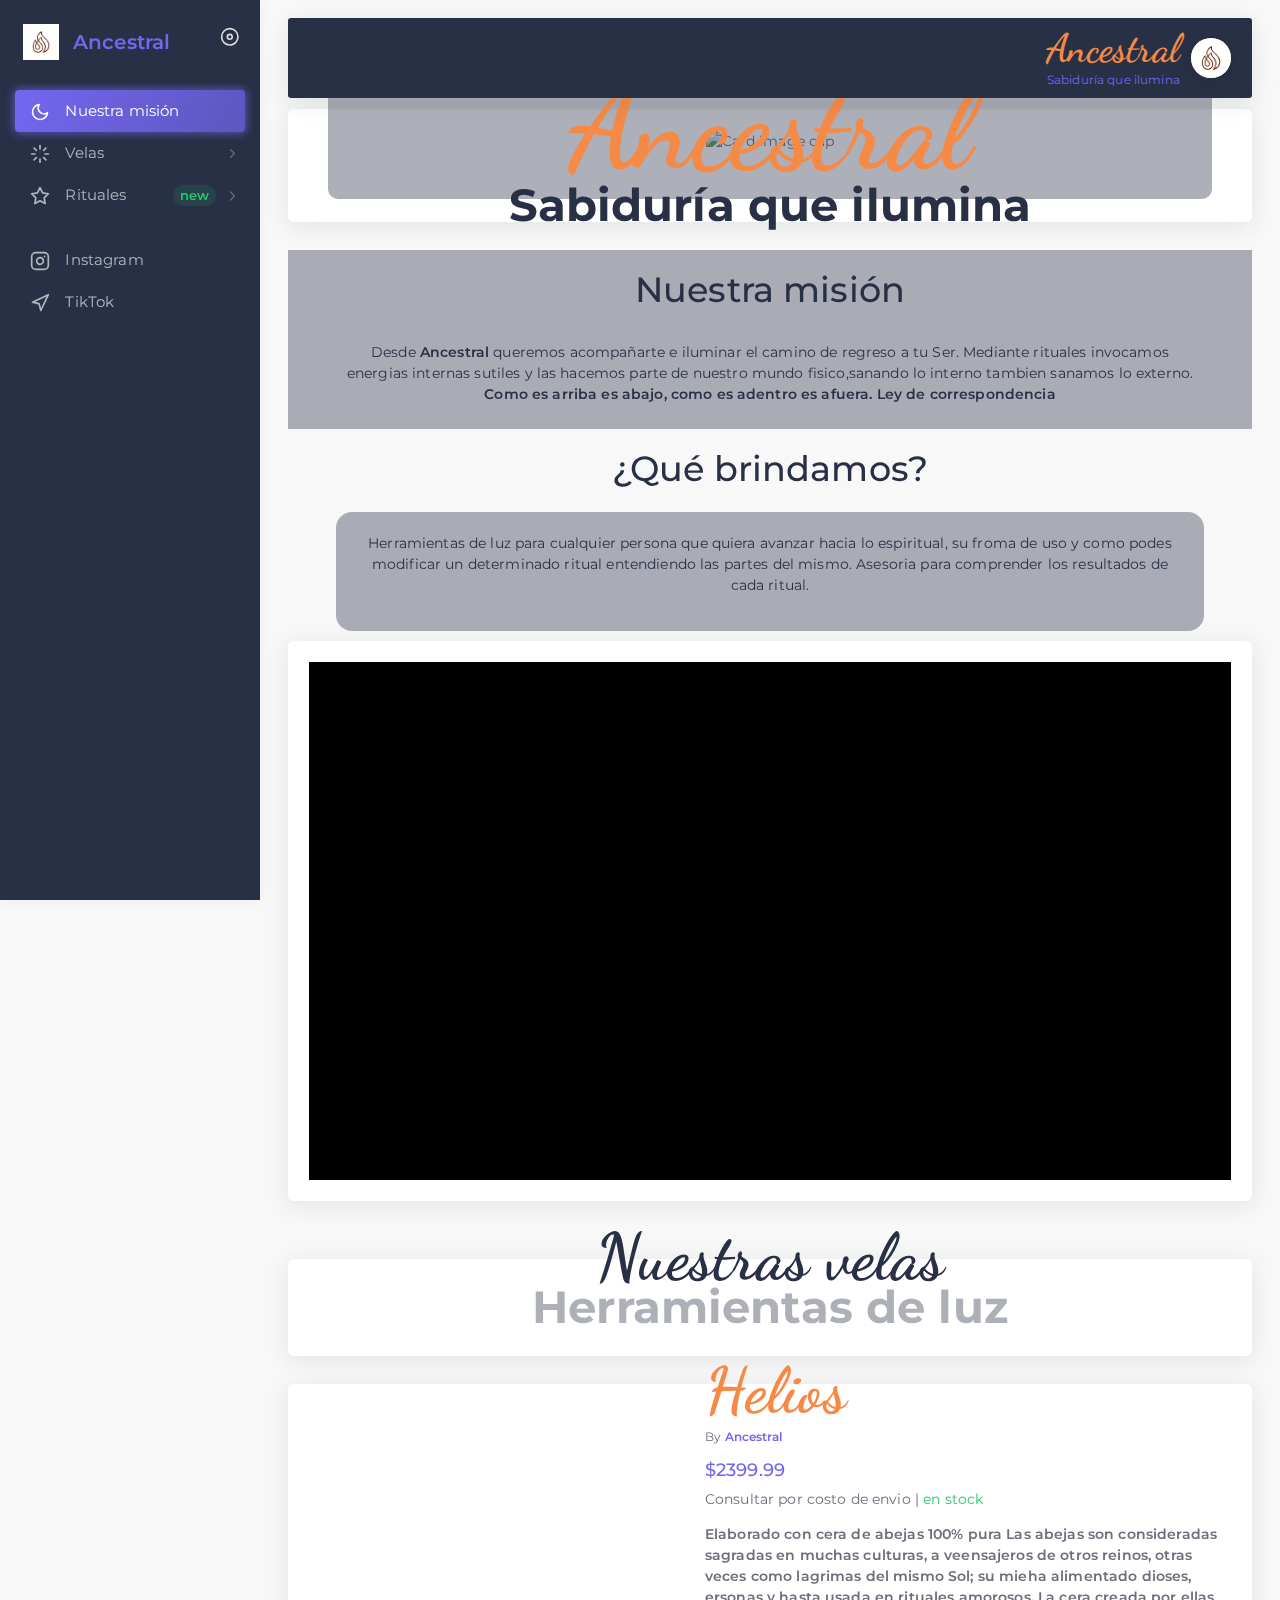
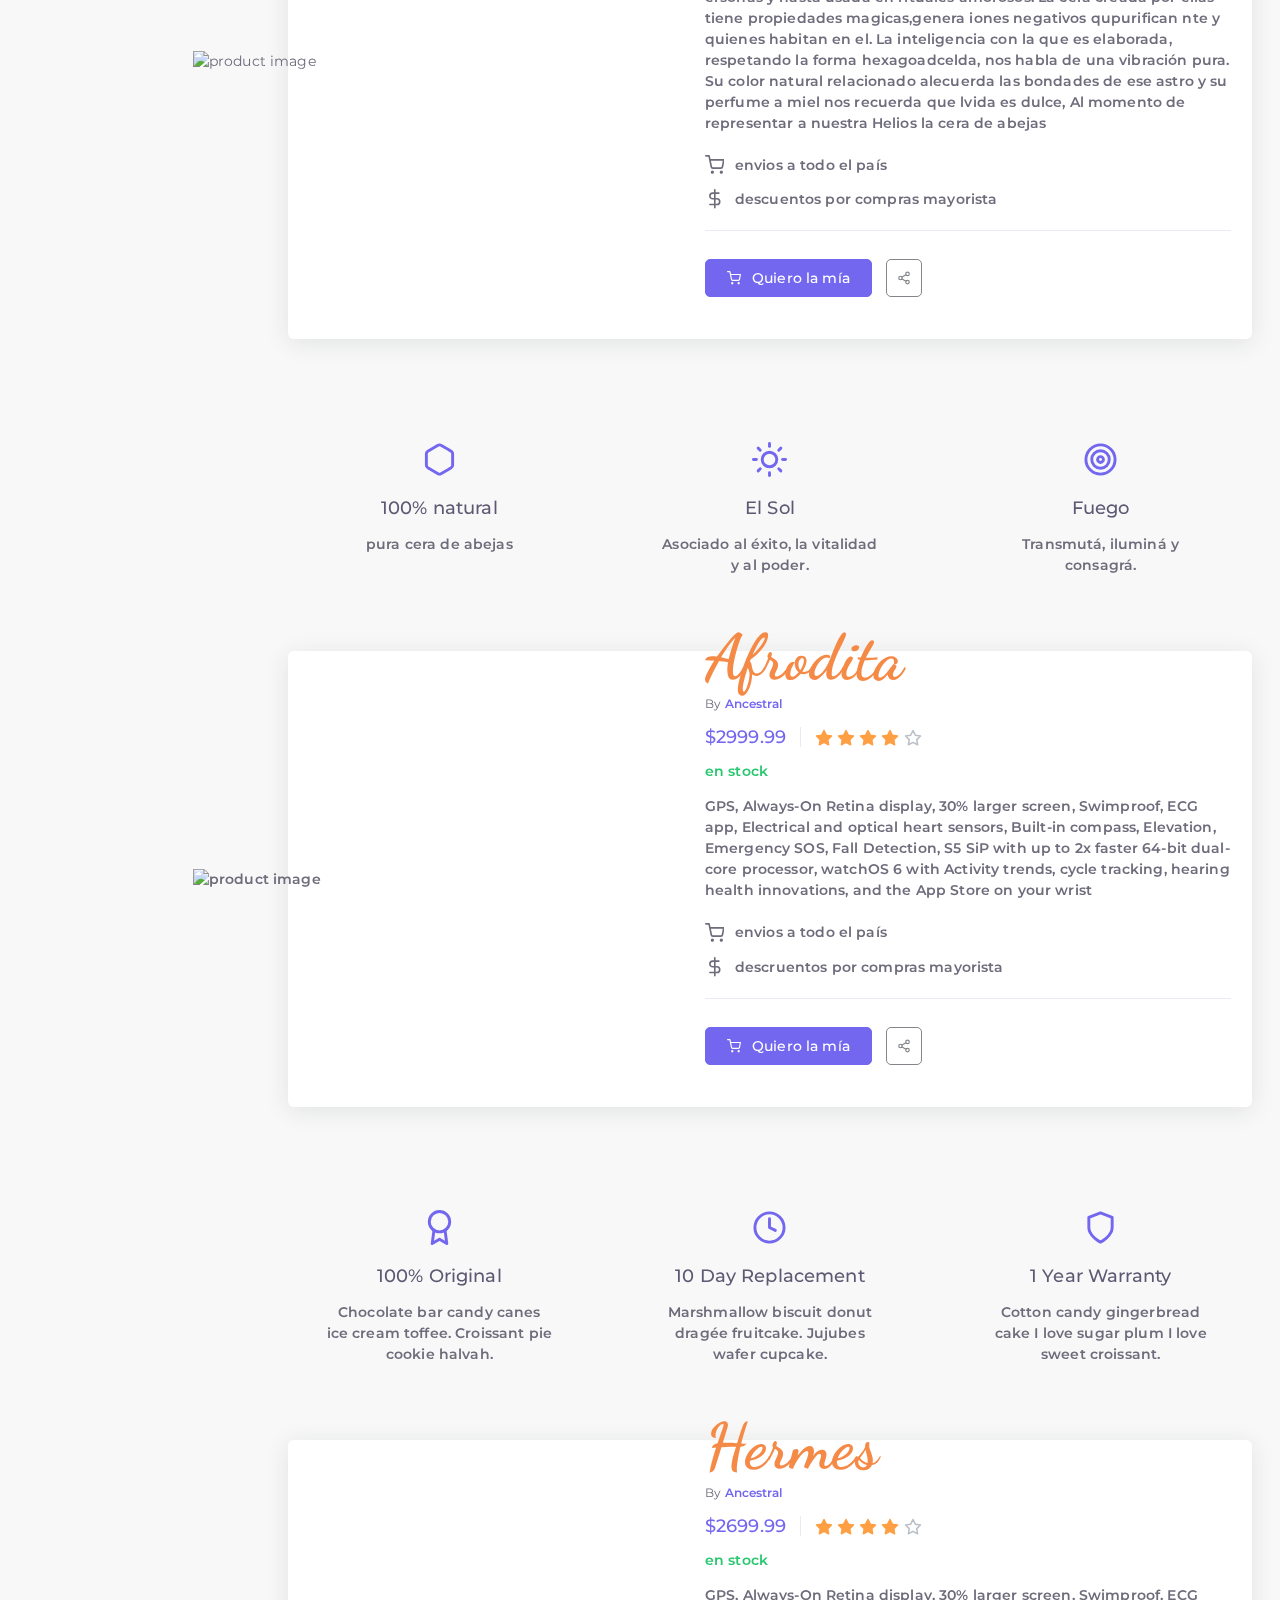
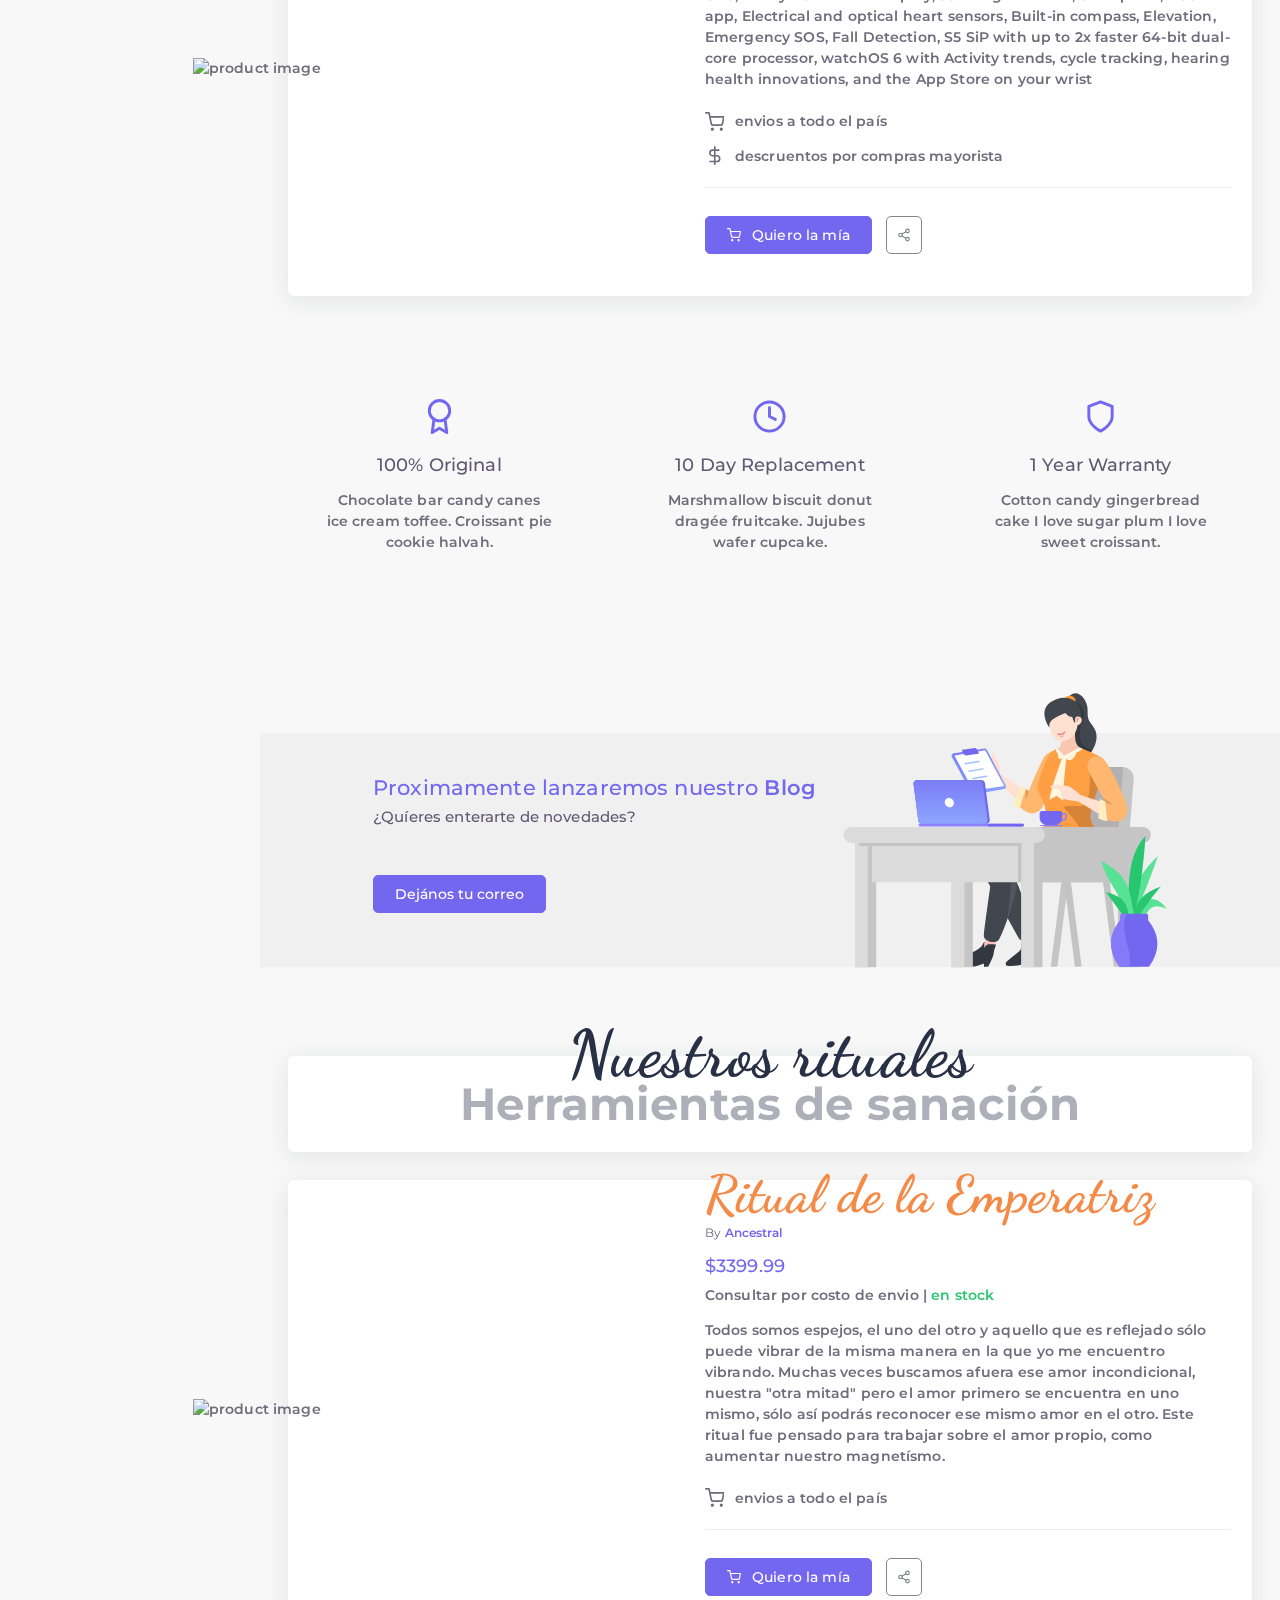
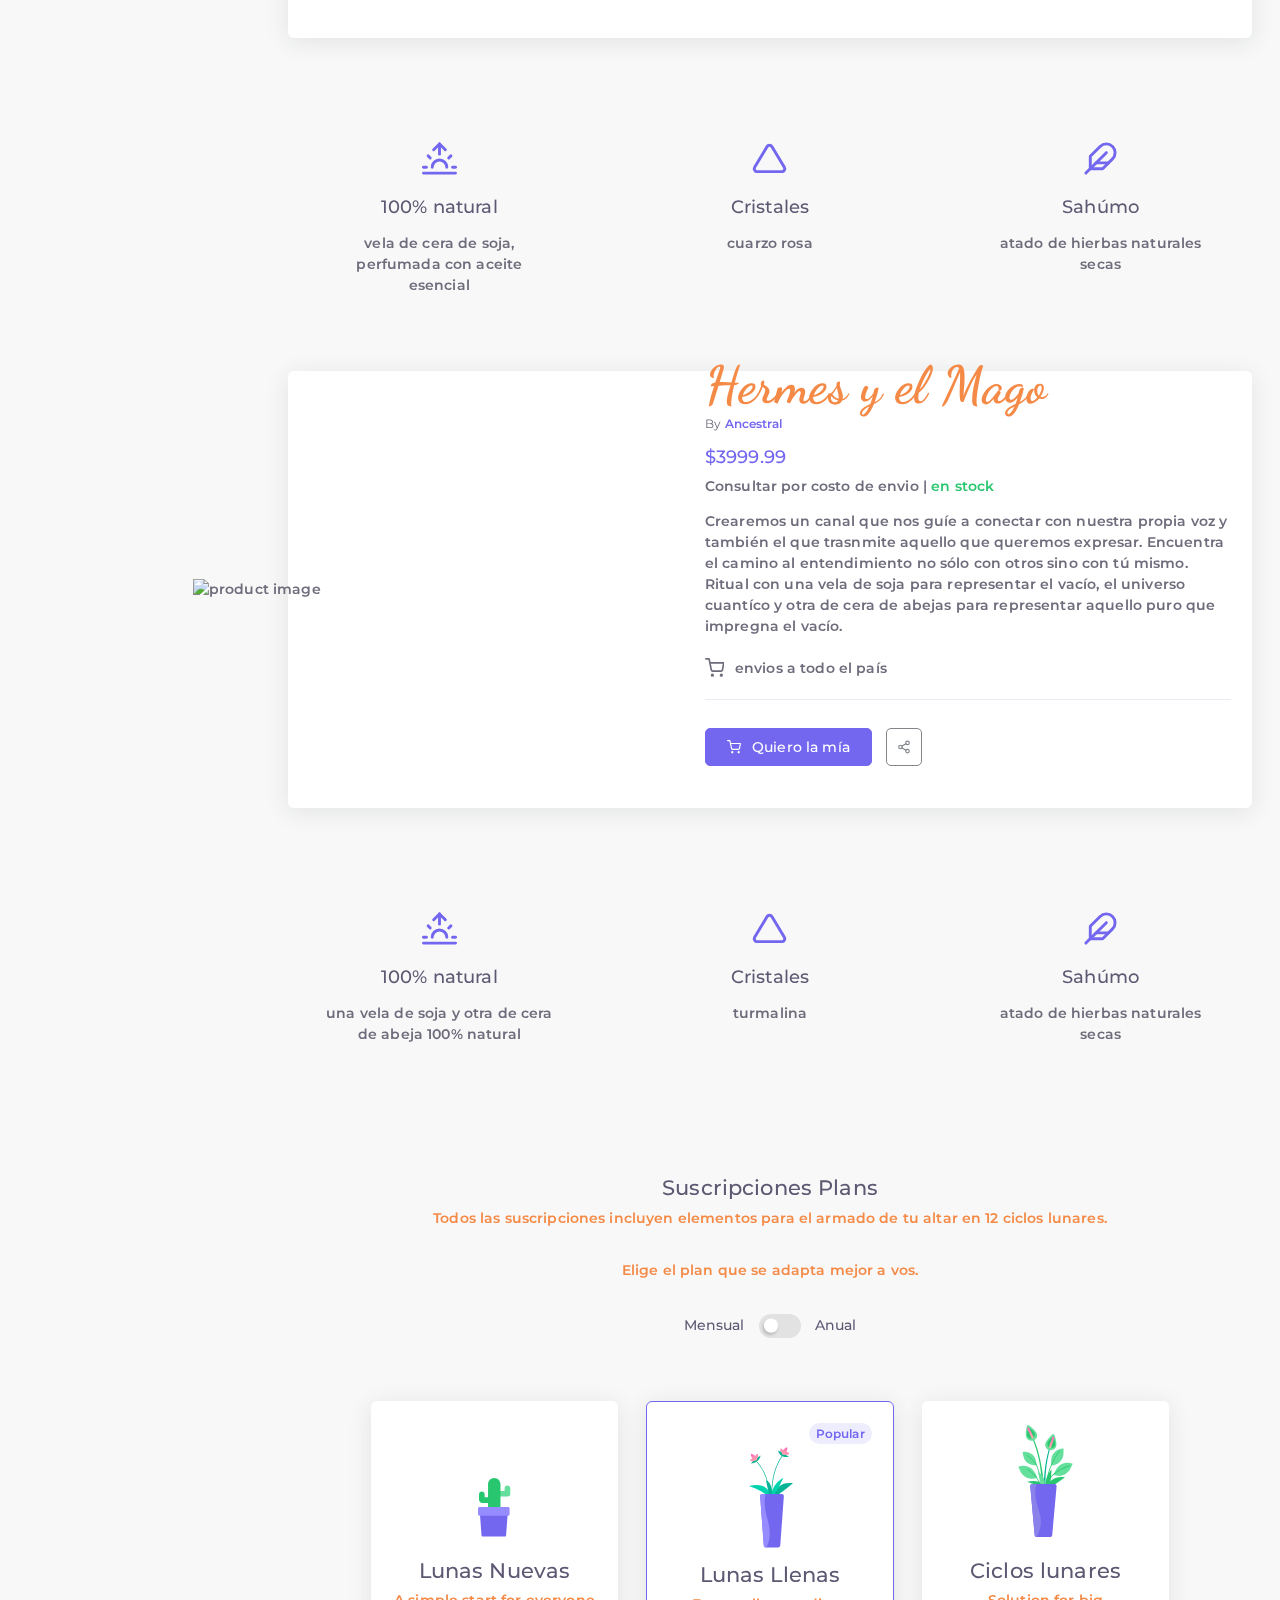
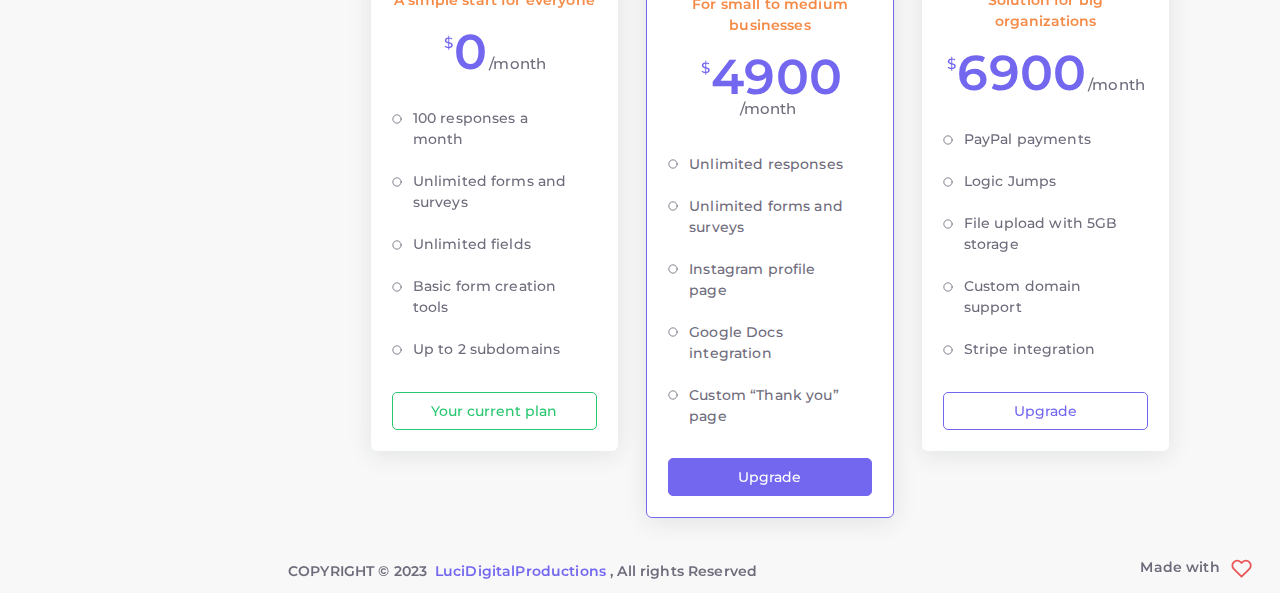
==== commit 5d9a07f7: "va la quinta" ====
--- a/index.html
+++ b/index.html
@@ -16,13 +16,16 @@
     <!-- REVIEW - entender para qué sirve -->
     <link rel="apple-touch-icon" href="./app-assets/images/ico/apple-icon-120.png">
 
-    <link rel="shortcut icon" type="image/x-icon" href="../../app-assets/images/logo/ancestral--rojo.jpg">
+    <link rel="shortcut icon" type="image/x-icon" href="./app-assets/images/logo/ancestral--rojo.jpg">
     <link href="https://fonts.googleapis.com/css2?family=Montserrat:ital,wght@0,300;0,400;0,500;0,600;1,400;1,500;1,600"
         rel="stylesheet">
 
     <!-- BEGIN: Vendor CSS-->
     <link rel="stylesheet" type="text/css" href="./app-assets/vendors/css/vendors.min.css">
     <link rel="stylesheet" type="text/css" href="./app-assets/vendors/css/extensions/plyr.min.css">
+    <link rel="stylesheet" type="text/css" href="./app-assets/vendors/css/extensions/swiper.min.css">
+    <link rel="stylesheet" type="text/css" href="./app-assets/vendors/css/forms/spinner/jquery.bootstrap-touchspin.css">
+    <link rel="stylesheet" type="text/css" href="./app-assets/vendors/css/extensions/toastr.min.css">
     <!-- END: Vendor CSS-->
 
     <!-- BEGIN: Theme CSS-->
@@ -36,10 +39,13 @@
 
     <!-- BEGIN: Page CSS-->
     <link rel="stylesheet" type="text/css" href="./app-assets/css/core/menu/menu-types/vertical-menu.css">
-    <link rel="stylesheet" type="text/css" href="./app-assets/css/core/menu/menu-types/vertical-menu.css">
+    <link rel="stylesheet" type="text/css" href="../../../app-assets/css/pages/app-ecommerce-details.css">
     <link rel="stylesheet" type="text/css" href="./app-assets/css/themes/semi-dark-layout.css">
     <link rel="stylesheet" type="text/css" href="./app-assets/css/plugins/extensions/ext-component-media-player.css">
-
+    <link rel="stylesheet" type="text/css" href="./app-assets/css/plugins/extensions/ext-component-swiper.css">
+    <link rel="stylesheet" type="text/css" href="./app-assets/css/plugins/forms/form-number-input.css">
+    <link rel="stylesheet" type="text/css" href="./app-assets/css/plugins/extensions/ext-component-toastr.css">
+    <link rel="stylesheet" type="text/css" href="./app-assets/css/pages/page-pricing.css">
     <!-- END: Page CSS-->
 
     <!-- BEGIN: Custom CSS-->
@@ -89,7 +95,6 @@
                         <span class="avatar">
                             <img class="round" src="./app-assets/images/logo/ancestral--rojo.jpg" alt="avatar"
                                 height="40" width="40">
-                            <span class="avatar-status-busy"></span>
                         </span>
                     </a>
                 </li>
@@ -119,35 +124,36 @@
                 </li>
             </ul>
         </div>
+        <br>
         <div class="shadow-bottom"></div>
         <div class="main-menu-content">
             <ul class="navigation navigation-main" id="main-menu-navigation" data-menu="menu-navigation">
                 <li class="active nav-item">
-                    <a class="d-flex align-items-center" href="index.html">
+                    <a class="d-flex align-items-center" href="#vision">
                         <i data-feather='moon'></i>
-                        <span class="menu-title text-truncate" data-i18n="Home">Home</span>
+                        <span class="menu-title text-truncate" data-i18n="Home">Nuestra misión</span>
                     </a>
                 </li>
                 <li class=" nav-item">
-                    <a class="d-flex align-items-center" href="#">
+                    <a class="d-flex align-items-center" href="#velas">
                         <i data-feather='loader'></i>
                         <span class="menu-title text-truncate" data-i18n="Page Layouts">Velas</span>
                     </a>
                     <ul class="menu-content">
                         <li>
-                            <a class="d-flex align-items-center" href="/">
+                            <a class="d-flex align-items-center" href="#helios">
                                 <i data-feather="circle"></i>
                                 <span class="menu-item text-truncate" data-i18n="Collapsed Menu">Helios</span>
                             </a>
                         </li>
                         <li>
-                            <a class="d-flex align-items-center" href="/">
+                            <a class="d-flex align-items-center" href="#afrodita">
                                 <i data-feather="circle"></i>
                                 <span class="menu-item text-truncate" data-i18n="Layout Full">Afrodita</span>
                             </a>
                         </li>
                         <li>
-                            <a class="d-flex align-items-center" href="/">
+                            <a class="d-flex align-items-center" href="#hermes">
                                 <i data-feather="circle"></i>
                                 <span class="menu-item text-truncate" data-i18n="Layout Full">Hermes</span>
                             </a>
@@ -155,21 +161,21 @@
                     </ul>
                 </li>
                 <li class="nav-item">
-                    <a class="d-flex align-items-center" href="#">
+                    <a class="d-flex align-items-center" href="#rituales">
                         <i data-feather='star'></i>
                         <span class="menu-title text-truncate" data-i18n="Page Layouts">Rituales</span>
                         <span class="badge badge-light-success rounded-pill ms-auto me-1">new</span>
                     </a>
                     <ul class="menu-content">
                         <li>
-                            <a class="d-flex align-items-center" href="/">
+                            <a class="d-flex align-items-center" href="#limpieza">
                                 <i data-feather="circle"></i>
                                 <span class="menu-item text-truncate" data-i18n="Collapsed Menu">Limpieza
                                     energética</span>
                             </a>
                         </li>
                         <li>
-                            <a class="d-flex align-items-center" href="/">
+                            <a class="d-flex align-items-center" href="#sanacion">
                                 <i data-feather="circle"></i>
                                 <span class="menu-item text-truncate" data-i18n="Layout Full">Sanación espirítual</span>
                             </a>
@@ -178,13 +184,13 @@
                 </li>
                 <br>
                 <li class="nav-item">
-                    <a class="d-flex align-items-center" href="https://www.instagram.com/">
+                    <a class="d-flex align-items-center" href="https://www.instagram.com/ancestral_velas/">
                         <i data-feather='instagram'></i>
                         <span class="menu-title text-truncate" data-i18n="instagram">Instagram</span>
                     </a>
                 </li>
                 <li class=" nav-item riruales">
-                    <a class="d-flex align-items-center" href="https://www.tiktok.com/">
+                    <a class="d-flex align-items-center" href="https://www.tiktok.com/@ancestral_velas">
                         <i data-feather='navigation'></i>
                         <span class="menu-title text-truncate" data-i18n="navigation">TikTok</span>
                     </a>
@@ -206,14 +212,18 @@
                     <div class="row match-height">
                         <div class="col-md-12 col-lg-12">
                             <div class="card">
-                                <img class="card-img-top"
-                                    src="https://res.cloudinary.com/drl62fylt/image/upload/v1670800807/velaIV_xpy5s3.jpg"
-                                    alt="Card image cap" />
                                 <div class="card-body">
-                                    <h1 class="card-title">Ancestral</h1>
-                                    <p class="card-text">
-                                        Sabiduría que ilumina
-                                    </p>
+                                    <div class="card-img-top">
+                                        <img class="img-fluid"
+                                            src="https://res.cloudinary.com/drl62fylt/image/upload/v1677007853/swiper2_hjvyia.jpg"
+                                            alt="Card image cap" />
+                                    </div>
+                                    <div class="card-text-top">
+                                        <h1 class="card-title">Ancestral</h1>
+                                        <p class="card-text">
+                                            Sabiduría que ilumina
+                                        </p>
+                                    </div>
                                 </div>
                             </div>
                         </div>
@@ -224,16 +234,18 @@
                 <!-- BEGIN: Vision-->
                 <div id="vision">
                     <div class="card-header">
-                        <h3 class="card-title">¿Quiénes somos?</h3>
+                        <h3 class="card-title">Nuestra misión</h3>
                     </div>
                     <div class="card-body">
                         <div class="card-text">
                             <p>
-                                Getting start with your project custom requirements using a ready template which
-                                is
-                                quite difficult and time
-                                taking process, Vuexy Admin provides useful features to kick start your project
-                                development with no efforts !
+                                Desde <strong>Ancestral</strong> queremos acompañarte e iluminar el camino de regreso a
+                                tu Ser.
+                                Mediante rituales invocamos energias internas sutiles y las hacemos parte de nuestro
+                                mundo fisico,sanando lo interno tambien sanamos lo externo.
+                                <br>
+                                <strong>Como es arriba es abajo, como es adentro es afuera. Ley de
+                                    correspondencia</strong>
                             </p>
                         </div>
                     </div>
@@ -248,323 +260,37 @@
                     <div class="card-body">
                         <div class="card-text">
                             <p>
-                                Starter kit includes pages with different layouts, useful for your next project
-                                to start
-                                development process
-                                from scratch with no time.
+                                Herramientas de luz para cualquier persona que quiera avanzar hacia lo espiritual, su
+                                froma de uso y como podes modificar un determinado ritual entendiendo las partes del
+                                mismo.
+                                Asesoria para comprender los resultados de cada ritual.
                             </p>
-                            <div class="alert" role="alert">
-                                <div class="alert-body">
-                                    <strong>Visitá nuestro:</strong>
-                                    <a class="text-primary" href="https://www.instagram.com/" target="_blank">
-                                        <strong>Instragram</strong>
-                                    </a>
-                                </div>
-                            </div>
                         </div>
                     </div>
                 </div>
                 <!-- END: Mision-->
 
-                <!-- BEGIN: Content-->
-                <div class="content-body">
-                    <!-- Media Player -->
-                    <section id="media-player-wrapper">
-                        <div class="row">
-                            <!-- VIDEO -->
-                            <div class="col-12">
-                                <div class="card">
-                                    <div class="card-body">
-                                        <h4 class="card-title">Video</h4>
-                                        <div class="plyr plyr--full-ui plyr--video plyr--youtube plyr--fullscreen-enabled plyr--paused plyr--stopped plyr--is-touch plyr__poster-enabled"
-                                            id="plyr-video-player">
-                                            <div class="plyr__controls">
-                                                <button
-                                                    class="plyr__controls__item plyr__control" type="button"
-                                                    data-plyr="play"
-                                                    aria-label="Play, View From A Blue Moon - Official Trailer (4K Ultra HD) - John Florence">
-                                                    <svg
-                                                        class="icon--pressed" aria-hidden="true" focusable="false">
-                                                        <use xlink:href="#plyr-pause"></use>
-                                                    </svg>
-                                                    <svg class="icon--not-pressed" aria-hidden="true"
-                                                        focusable="false">
-                                                        <use xlink:href="#plyr-play"></use>
-                                                    </svg>
-                                                    <span class="label--pressed plyr__tooltip">Pause
-                                                    </span>
-                                                    <span
-                                                        class="label--not-pressed plyr__tooltip">Play
-                                                    </span>
-                                                </button>
-
-                                                <div class="plyr__controls__item plyr__progress__container">
-                                                    <div class="plyr__progress">
-                                                        <input data-plyr="seek" type="range"
-                                                            min="0" max="100" step="0.01" value="0" autocomplete="off"
-                                                            role="slider" aria-label="Seek" aria-valuemin="0"
-                                                            aria-valuemax="100" aria-valuenow="0" id="plyr-seek-8318"
-                                                            aria-valuetext="00:00 of 03:04"
-                                                            style="--value:0%; user-select: none; touch-action: manipulation;">
-                                                            <progress
-                                                            class="plyr__progress__buffer" min="0" max="100" value="0"
-                                                            role="progressbar" aria-hidden="true">%
-                                                            buffered</progress>
-                                                            <span class="plyr__tooltip">00:00</span>
-                                                    </div>
-                                                </div>
-                                                <div class="plyr__controls__item plyr__time--current plyr__time"
-                                                    aria-label="Current time">
-                                                    -03:04
-                                                </div>
-                                                <div class="plyr__controls__item plyr__volume">
-                                                    <button type="button"
-                                                        class="plyr__control" data-plyr="mute">
-                                                        <svg
-                                                            class="icon--pressed" aria-hidden="true" focusable="false">
-                                                            <use xlink:href="#plyr-muted"></use>
-                                                        </svg>
-                                                        <svg class="icon--not-pressed" aria-hidden="true"
-                                                            focusable="false">
-                                                            <use xlink:href="#plyr-volume"></use>
-                                                        </svg>
-                                                        <span
-                                                            class="label--pressed plyr__tooltip">Unmute
-                                                        </span>
-                                                        <span
-                                                            class="label--not-pressed plyr__tooltip">Mute
-                                                        </span>
-                                                    </button>
-                                                    <input
-                                                        data-plyr="volume" type="range" min="0" max="1" step="0.05"
-                                                        value="1" autocomplete="off" role="slider" aria-label="Volume"
-                                                        aria-valuemin="0" aria-valuemax="100" aria-valuenow="100"
-                                                        id="plyr-volume-8318" aria-valuetext="100.0%"
-                                                        style="--value:100%; user-select: none; touch-action: manipulation;">
-                                                </div>
-                                                <button class="plyr__controls__item plyr__control" type="button"
-                                                    data-plyr="captions">
-                                                    <svg class="icon--pressed" aria-hidden="true"
-                                                        focusable="false">
-                                                        <use xlink:href="#plyr-captions-on"></use>
-                                                    </svg>
-                                                    <svg class="icon--not-pressed" aria-hidden="true"
-                                                        focusable="false">
-                                                        <use xlink:href="#plyr-captions-off"></use>
-                                                    </svg>
-                                                    <span class="label--pressed plyr__tooltip">Disable
-                                                        captions
-                                                    </span>
-                                                    <span
-                                                        class="label--not-pressed plyr__tooltip">Enable
-                                                        captions
-                                                    </span>
-                                                </button>
-                                                <div class="plyr__controls__item plyr__menu">
-                                                    <button
-                                                        aria-haspopup="true" aria-controls="plyr-settings-8318"
-                                                        aria-expanded="false" type="button" class="plyr__control"
-                                                        data-plyr="settings">
-                                                        <svg aria-hidden="true" focusable="false">
-                                                            <use xlink:href="#plyr-settings"></use>
-                                                        </svg>
-                                                        <span class="plyr__tooltip">Settings</span>
-                                                    </button>
-                                                    <div class="plyr__menu__container" id="plyr-settings-8318"
-                                                        hidden="">
-                                                        <div>
-                                                            <div id="plyr-settings-8318-home">
-                                                                <div role="menu">
-                                                                    <button data-plyr="settings"
-                                                                        type="button"
-                                                                        class="plyr__control plyr__control--forward"
-                                                                        role="menuitem" aria-haspopup="true"
-                                                                        hidden="">
-                                                                        <span>Captions
-                                                                            <span
-                                                                                class="plyr__menu__value">Disabled
-                                                                            </span>
-                                                                        </span>
-                                                                    </button>
-                                                                    <button
-                                                                        data-plyr="settings" type="button"
-                                                                        class="plyr__control plyr__control--forward"
-                                                                        role="menuitem" aria-haspopup="true"
-                                                                        hidden="">
-                                                                        <span>Quality
-                                                                            <span
-                                                                                class="plyr__menu__value">undefined
-                                                                            </span>
-                                                                        </span>
-                                                                    </button>
-                                                                    <button
-                                                                        data-plyr="settings" type="button"
-                                                                        class="plyr__control plyr__control--forward"
-                                                                        role="menuitem"
-                                                                        aria-haspopup="true">
-                                                                        <span>Speed
-                                                                            <span
-                                                                                class="plyr__menu__value">Normal
-                                                                            </span>
-                                                                        </span>
-                                                                    </button>
-                                                                </div>
-                                                            </div>
-                                                            <div id="plyr-settings-8318-captions" hidden="">
-                                                                <button
-                                                                    type="button"
-                                                                    class="plyr__control plyr__control--back">
-                                                                    <span
-                                                                        aria-hidden="true">Captions
-                                                                    </span>
-                                                                    <span
-                                                                        class="plyr__sr-only">Go back to
-                                                                        previous menu
-                                                                    </span>
-                                                                </button>
-                                                                <div role="menu"></div>
-                                                            </div>
-                                                            <div id="plyr-settings-8318-quality" hidden="">
-                                                                <button
-                                                                    type="button"
-                                                                    class="plyr__control plyr__control--back">
-                                                                    <span
-                                                                        aria-hidden="true">Quality
-                                                                    </span>
-                                                                    <span
-                                                                        class="plyr__sr-only">Go back to
-                                                                        previous menu
-                                                                    </span>
-                                                                </button>
-                                                                <div role="menu"></div>
-                                                            </div>
-                                                            <div id="plyr-settings-8318-speed" hidden="">
-                                                                <button
-                                                                    type="button"
-                                                                    class="plyr__control plyr__control--back">
-                                                                    <span
-                                                                        aria-hidden="true">Speed
-                                                                    </span>
-                                                                    <span
-                                                                        class="plyr__sr-only">Go back to
-                                                                        previous menu
-                                                                    </span>
-                                                                </button>
-                                                                <div role="menu">
-                                                                    <button data-plyr="speed" type="button"
-                                                                        role="menuitemradio" class="plyr__control"
-                                                                        aria-checked="false"
-                                                                        value="0.5">
-                                                                        <span>0.5×</span>
-                                                                    </button>
-                                                                    <button
-                                                                        data-plyr="speed" type="button"
-                                                                        role="menuitemradio" class="plyr__control"
-                                                                        aria-checked="false"
-                                                                        value="0.75">
-                                                                        <span>0.75×</span>
-                                                                    </button>
-                                                                    <button
-                                                                        data-plyr="speed" type="button"
-                                                                        role="menuitemradio" class="plyr__control"
-                                                                        aria-checked="true"
-                                                                        value="1">
-                                                                        <span>Normal</span>
-                                                                    </button>
-                                                                    <button
-                                                                        data-plyr="speed" type="button"
-                                                                        role="menuitemradio" class="plyr__control"
-                                                                        aria-checked="false"
-                                                                        value="1.25">
-                                                                        <span>1.25×</span>
-                                                                    </button>
-                                                                    <button
-                                                                        data-plyr="speed" type="button"
-                                                                        role="menuitemradio" class="plyr__control"
-                                                                        aria-checked="false"
-                                                                        value="1.5">
-                                                                        <span>1.5×</span>
-                                                                    </button>
-                                                                    <button
-                                                                        data-plyr="speed" type="button"
-                                                                        role="menuitemradio" class="plyr__control"
-                                                                        aria-checked="false"
-                                                                        value="1.75">
-                                                                        <span>1.75×</span>
-                                                                    </button>
-                                                                    <button
-                                                                        data-plyr="speed" type="button"
-                                                                        role="menuitemradio" class="plyr__control"
-                                                                        aria-checked="false"
-                                                                        value="2">
-                                                                        <span>2×</span>
-                                                                    </button>
-                                                                </div>
-                                                            </div>
-                                                        </div>
-                                                    </div>
-                                                </div>
-                                                <button class="plyr__controls__item plyr__control" type="button"
-                                                    data-plyr="pip">
-                                                    <svg aria-hidden="true" focusable="false">
-                                                        <use xlink:href="#plyr-pip"></use>
-                                                    </svg>
-                                                    <span class="plyr__tooltip">PIP</span>
-                                                </button>
-                                                <button
-                                                    class="plyr__controls__item plyr__control" type="button"
-                                                    data-plyr="fullscreen">
-                                                    <svg class="icon--pressed" aria-hidden="true"
-                                                        focusable="false">
-                                                        <use xlink:href="#plyr-exit-fullscreen"></use>
-                                                    </svg>
-                                                    <svg class="icon--not-pressed" aria-hidden="true"
-                                                        focusable="false">
-                                                        <use xlink:href="#plyr-enter-fullscreen"></use>
-                                                    </svg>
-                                                    <span class="label--pressed plyr__tooltip">Exit
-                                                        fullscreen</span>
-                                                        <span
-                                                        class="label--not-pressed plyr__tooltip">Enter
-                                                        fullscreen</span>
-                                                </button>
-                                            </div>
-                                            <div class="plyr__video-wrapper plyr__video-embed"
-                                                style="aspect-ratio: 16 / 9;">
-                                                <iframe id="youtube-5717" frameborder="0"
-                                                    allowfullscreen="1"
-                                                    allow="accelerometer; autoplay; clipboard-write; encrypted-media; gyroscope; picture-in-picture; web-share"
-                                                    title="Player for View From A Blue Moon - Official Trailer (4K Ultra HD) - John Florence"
-                                                    width="640" height="360"
-                                                    src="https://www.youtube.com/embed/bTqVqk7FSmY">
-                                                </iframe>
-                                                <div class="plyr__poster"
-                                                    style="background-image: url(&quot;https://i.ytimg.com/vi/bTqVqk7FSmY/maxresdefault.jpg&quot;);">
-                                                </div>
-                                            </div>
-                                            <button type="button" class="plyr__control plyr__control--overlaid"
-                                                data-plyr="play"
-                                                aria-label="Play, View From A Blue Moon - Official Trailer (4K Ultra HD) - John Florence"><svg
-                                                    aria-hidden="true" focusable="false">
-                                                    <use xlink:href="#plyr-play"></use>
-                                                </svg><span class="plyr__sr-only">Play</span>
-                                            </button>
-                                        </div>
-                                    </div>
-                                </div>
-                            </div>
-                            <!--/ VIDEO -->
-                        </div>
-                    </section>
-                    <!--/ Media Player -->
-
-                </div>
-                <!-- END: Content-->
-
-
-
-                <!-- BEGIN: Subtitulo-->
-                <section id="subtitulo">
+                <!-- BEGIN: Video -->
+                <section id="media-player-wrapper">
+                    <div class="row">
+                        <!-- VIDEO -->
+                        <div class="col-12">
+                            <div class="card">
+                                <div class="card-body">
+                                    <div class="video-player" id="plyr-video-player">
+                                        <iframe src="https://youtu.be/VJsqJeC65vU" allowfullscreen
+                                            allow="autoplay"></iframe>
+                                    </div>
+                                </div>
+                            </div>
+                        </div>
+                        <!--/ VIDEO -->
+                    </div>
+                </section>
+                <!--/ END: Video -->
+
+                <!-- BEGIN: Velas-->
+                <section id="velas">
                     <div class="row match-height">
                         <div class="col-md-12 col-lg-12">
                             <div class="card">
@@ -576,14 +302,14 @@
                         </div>
                     </div>
                 </section>
-                <!-- END: Subtitulo-->
+                <!-- END: Velas-->
 
                 <!-- BEGIN: Product Details-->
                 <div class="ecommerce-application">
                     <!-- app e-commerce details start -->
                     <section class="app-ecommerce-details">
                         <!-- Helios Details starts -->
-                        <div class="card">
+                        <div id="helios" class="card">
                             <div class="card-body">
                                 <div class="product row my-2">
                                     <div
@@ -599,6 +325,115 @@
                                                 class="company-name">Ancestral</a></span>
                                         <div class="ecommerce-details-price d-flex flex-wrap mt-1">
                                             <h4 class="item-price me-1">$2399.99</h4>
+                                        </div>
+                                        <p class="card-text">
+                                            Consultar por costo de envio | <span class="text-success">en stock</span>
+                                        </p>
+                                        <div class="card-text">
+                                            <p>
+                                                <strong>Elaborado con cera de abejas 100% pura <strong>
+                                                        Las abejas son consideradas sagradas en muchas culturas, a
+                                                        veensajeros de otros reinos, otras veces como lagrimas del mismo
+                                                        Sol; su mieha alimentado dioses, ersonas y hasta usada en
+                                                        rituales
+                                                        amorosos. La cera creada por ellas tiene propiedades
+                                                        magicas,genera
+                                                        iones negativos qupurifican nte y quienes habitan en el. La
+                                                        inteligencia con la que es elaborada, respetando la forma
+                                                        hexagoadcelda, nos habla de una vibración pura. Su color natural
+                                                        relacionado alecuerda las bondades de ese astro y su perfume a
+                                                        miel
+                                                        nos recuerda que lvida es dulce, Al momento de representar a
+                                                        nuestra
+                                                        Helios la cera de abejas
+                                            </p>
+                                        </div>
+                                        <ul class="product-features list-unstyled">
+                                            <li>
+                                                <i data-feather="shopping-cart"></i>
+                                                <span>envios a todo el país</span>
+                                            </li>
+                                            <li>
+                                                <i data-feather="dollar-sign"></i>
+                                                <span>descuentos por compras mayorista</span>
+                                            </li>
+                                        </ul>
+                                        <hr />
+                                        <div class="d-flex flex-column flex-sm-row pt-1">
+                                            <a href="#" class="btn btn-primary btn-cart me-0 me-sm-1 mb-1 mb-sm-0">
+                                                <i data-feather="shopping-cart" class="me-50"></i>
+                                                <span class="add-to-cart">Quiero la mía</span>
+                                            </a>
+                                            <div class="btn-group dropdown-icon-wrapper btn-share">
+                                                <button type="button"
+                                                    class="btn btn-icon hide-arrow btn-outline-secondary dropdown-toggle"
+                                                    data-bs-toggle="dropdown" aria-haspopup="true"
+                                                    aria-expanded="false">
+                                                    <i data-feather="share-2"></i>
+                                                </button>
+                                                <div class="dropdown-menu dropdown-menu-end">
+                                                    <a href="https://www.instagram.com/ancestral_velas/"
+                                                        class="dropdown-item">
+                                                        <i data-feather="instagram"></i>
+                                                    </a>
+                                                    <a href="https://www.tiktok.com/@ancestral_velas"
+                                                        class="dropdown-item">
+                                                        <i data-feather="youtube"></i>
+                                                    </a>
+                                                </div>
+                                            </div>
+                                        </div>
+                                    </div>
+                                </div>
+                            </div>
+                        </div>
+                        <!-- Helios Details ends -->
+
+                        <!-- Helios features starts -->
+                        <div class="item-features">
+                            <div class="row text-center">
+                                <div class="col-12 col-md-4 mb-4 mb-md-0">
+                                    <div class="w-75 mx-auto">
+                                        <i data-feather='hexagon'></i>
+                                        <h4 class="mt-2 mb-1">100% natural</h4>
+                                        <p class="card-text">pura cera de abejas</p>
+                                    </div>
+                                </div>
+                                <div class="col-12 col-md-4 mb-4 mb-md-0">
+                                    <div class="w-75 mx-auto">
+                                        <i data-feather='sun'></i>
+                                        <h4 class="mt-2 mb-1">El Sol</h4>
+                                        <p class="card-text">Asociado al éxito, la vitalidad y al poder.</p>
+                                    </div>
+                                </div>
+                                <div class="col-12 col-md-4 mb-4 mb-md-0">
+                                    <div class="w-75 mx-auto">
+                                        <i data-feather='target'></i>
+                                        <h4 class="mt-2 mb-1">Fuego</h4>
+                                        <p class="card-text">Transmutá, iluminá y consagrá.</p>
+                                    </div>
+                                </div>
+                            </div>
+                        </div>
+                        <!-- Helios features ends -->
+
+                        <!-- Afrodita Details starts -->
+                        <div id="afrodita" class="card">
+                            <div class="card-body">
+                                <div class="product row my-2">
+                                    <div
+                                        class="col-12 col-md-5 d-flex align-items-center justify-content-center mb-2 mb-md-0">
+                                        <div class="d-flex align-items-center justify-content-center">
+                                            <img src="https://res.cloudinary.com/drl62fylt/image/upload/v1670800665/velaI_liy7b7_56b40e.jpg"
+                                                class="img-fluid product-img" alt="product image" />
+                                        </div>
+                                    </div>
+                                    <div class="product-information col-12 col-md-7">
+                                        <h3 class="nombre">Afrodita</h3>
+                                        <span class="card-text item-company">By <a href="#"
+                                                class="company-name">Ancestral</a></span>
+                                        <div class="ecommerce-details-price d-flex flex-wrap mt-1">
+                                            <h4 class="item-price me-1">$2999.99</h4>
                                             <ul class="unstyled-list list-inline ps-1 border-start">
                                                 <li class="ratings-list-item"><i data-feather="star"
                                                         class="filled-star"></i></li>
@@ -659,9 +494,9 @@
                                 </div>
                             </div>
                         </div>
-                        <!-- Helios Details ends -->
-
-                        <!-- Helios features starts -->
+                        <!-- Afrodita Details ends -->
+
+                        <!-- Afrodita features starts -->
                         <div class="item-features">
                             <div class="row text-center">
                                 <div class="col-12 col-md-4 mb-4 mb-md-0">
@@ -690,10 +525,10 @@
                                 </div>
                             </div>
                         </div>
-                        <!-- Helios features ends -->
-
-                        <!-- Afrodita Details starts -->
-                        <div class="card">
+                        <!-- Afrodita features ends -->
+
+                        <!-- Hermes Details starts -->
+                        <div id="hermes" class="card">
                             <div class="card-body">
                                 <div class="product row my-2">
                                     <div
@@ -704,11 +539,11 @@
                                         </div>
                                     </div>
                                     <div class="product-information col-12 col-md-7">
-                                        <h3 class="nombre">Afrodita</h3>
+                                        <h3 class="nombre">Hermes</h3>
                                         <span class="card-text item-company">By <a href="#"
                                                 class="company-name">Ancestral</a></span>
                                         <div class="ecommerce-details-price d-flex flex-wrap mt-1">
-                                            <h4 class="item-price me-1">$2999.99</h4>
+                                            <h4 class="item-price me-1">$2699.99</h4>
                                             <ul class="unstyled-list list-inline ps-1 border-start">
                                                 <li class="ratings-list-item"><i data-feather="star"
                                                         class="filled-star"></i></li>
@@ -769,116 +604,6 @@
                                 </div>
                             </div>
                         </div>
-                        <!-- Afrodita Details ends -->
-
-                        <!-- Afrodita features starts -->
-                        <div class="item-features">
-                            <div class="row text-center">
-                                <div class="col-12 col-md-4 mb-4 mb-md-0">
-                                    <div class="w-75 mx-auto">
-                                        <i data-feather="award"></i>
-                                        <h4 class="mt-2 mb-1">100% Original</h4>
-                                        <p class="card-text">Chocolate bar candy canes ice cream toffee. Croissant
-                                            pie cookie halvah.</p>
-                                    </div>
-                                </div>
-                                <div class="col-12 col-md-4 mb-4 mb-md-0">
-                                    <div class="w-75 mx-auto">
-                                        <i data-feather="clock"></i>
-                                        <h4 class="mt-2 mb-1">10 Day Replacement</h4>
-                                        <p class="card-text">Marshmallow biscuit donut dragée fruitcake. Jujubes
-                                            wafer cupcake.</p>
-                                    </div>
-                                </div>
-                                <div class="col-12 col-md-4 mb-4 mb-md-0">
-                                    <div class="w-75 mx-auto">
-                                        <i data-feather="shield"></i>
-                                        <h4 class="mt-2 mb-1">1 Year Warranty</h4>
-                                        <p class="card-text">Cotton candy gingerbread cake I love sugar plum I love
-                                            sweet croissant.</p>
-                                    </div>
-                                </div>
-                            </div>
-                        </div>
-                        <!-- Afrodita features ends -->
-
-                        <!-- Hermes Details starts -->
-                        <div class="card">
-                            <div class="card-body">
-                                <div class="product row my-2">
-                                    <div
-                                        class="col-12 col-md-5 d-flex align-items-center justify-content-center mb-2 mb-md-0">
-                                        <div class="d-flex align-items-center justify-content-center">
-                                            <img src="https://res.cloudinary.com/drl62fylt/image/upload/v1670800665/velaI_liy7b7_56b40e.jpg"
-                                                class="img-fluid product-img" alt="product image" />
-                                        </div>
-                                    </div>
-                                    <div class="product-information col-12 col-md-7">
-                                        <h3 class="nombre">Hermes</h3>
-                                        <span class="card-text item-company">By <a href="#"
-                                                class="company-name">Ancestral</a></span>
-                                        <div class="ecommerce-details-price d-flex flex-wrap mt-1">
-                                            <h4 class="item-price me-1">$2699.99</h4>
-                                            <ul class="unstyled-list list-inline ps-1 border-start">
-                                                <li class="ratings-list-item"><i data-feather="star"
-                                                        class="filled-star"></i></li>
-                                                <li class="ratings-list-item"><i data-feather="star"
-                                                        class="filled-star"></i></li>
-                                                <li class="ratings-list-item"><i data-feather="star"
-                                                        class="filled-star"></i></li>
-                                                <li class="ratings-list-item"><i data-feather="star"
-                                                        class="filled-star"></i></li>
-                                                <li class="ratings-list-item"><i data-feather="star"
-                                                        class="unfilled-star"></i></li>
-                                            </ul>
-                                        </div>
-                                        <p class="card-text">
-                                            <span class="text-success">en stock</span>
-                                        </p>
-                                        <p class="card-text">
-                                            GPS, Always-On Retina display, 30% larger screen, Swimproof, ECG app,
-                                            Electrical and optical heart sensors,
-                                            Built-in compass, Elevation, Emergency SOS, Fall Detection, S5 SiP with up
-                                            to 2x faster 64-bit dual-core
-                                            processor, watchOS 6 with Activity trends, cycle tracking, hearing health
-                                            innovations, and the App Store on
-                                            your wrist
-                                        </p>
-                                        <ul class="product-features list-unstyled">
-                                            <li><i data-feather="shopping-cart"></i> <span>envios a todo el país</span>
-                                            </li>
-                                            <li>
-                                                <i data-feather="dollar-sign"></i>
-                                                <span>descruentos por compras mayorista</span>
-                                            </li>
-                                        </ul>
-                                        <hr />
-                                        <div class="d-flex flex-column flex-sm-row pt-1">
-                                            <a href="#" class="btn btn-primary btn-cart me-0 me-sm-1 mb-1 mb-sm-0">
-                                                <i data-feather="shopping-cart" class="me-50"></i>
-                                                <span class="add-to-cart">Quiero la mía</span>
-                                            </a>
-                                            <div class="btn-group dropdown-icon-wrapper btn-share">
-                                                <button type="button"
-                                                    class="btn btn-icon hide-arrow btn-outline-secondary dropdown-toggle"
-                                                    data-bs-toggle="dropdown" aria-haspopup="true"
-                                                    aria-expanded="false">
-                                                    <i data-feather="share-2"></i>
-                                                </button>
-                                                <div class="dropdown-menu dropdown-menu-end">
-                                                    <a href="#" class="dropdown-item">
-                                                        <i data-feather="instagram"></i>
-                                                    </a>
-                                                    <a href="#" class="dropdown-item">
-                                                        <i data-feather="youtube"></i>
-                                                    </a>
-                                                </div>
-                                            </div>
-                                        </div>
-                                    </div>
-                                </div>
-                            </div>
-                        </div>
                         <!-- Hermes Details ends -->
 
                         <!-- Hermes features starts -->
@@ -940,7 +665,7 @@
             <!--/ END: Suscribe -->
 
             <!-- BEGIN: Subtitulo-->
-            <section id="subtitulo">
+            <section id="rituales">
                 <div class="row match-height">
                     <div class="col-md-12 col-lg-12">
                         <div class="card">
@@ -958,54 +683,39 @@
             <div class="ecommerce-application">
                 <!-- app e-commerce details start -->
                 <section class="app-ecommerce-details">
-                    <!-- Limpieza Details starts -->
-                    <div class="card">
+                    <!-- Emperatriz Details starts -->
+                    <div id="limpieza" class="card">
                         <div class="card-body">
                             <div class="product row my-2">
                                 <div
                                     class="col-12 col-md-5 d-flex align-items-center justify-content-center mb-2 mb-md-0">
                                     <div class="d-flex align-items-center justify-content-center">
-                                        <img src="https://res.cloudinary.com/drl62fylt/image/upload/v1676035925/rituales_kiqmd2.jpg"
+                                        <img src="https://res.cloudinary.com/drl62fylt/image/upload/v1670800812/velaV_nlrvp3.jpg"
                                             class="img-fluid product-img" alt="product image" />
                                     </div>
                                 </div>
                                 <div class="product-information col-12 col-md-7">
-                                    <h3 class="titulo">Limpieza energética</h3>
+                                    <h3 class="titulo">Ritual de la Emperatriz</h3>
                                     <span class="card-text item-company">By <a href="#"
                                             class="company-name">Ancestral</a></span>
                                     <div class="ecommerce-details-price d-flex flex-wrap mt-1">
-                                        <h4 class="item-price me-1">$2399.99</h4>
-                                        <ul class="unstyled-list list-inline ps-1 border-start">
-                                            <li class="ratings-list-item"><i data-feather="star"
-                                                    class="filled-star"></i></li>
-                                            <li class="ratings-list-item"><i data-feather="star"
-                                                    class="filled-star"></i></li>
-                                            <li class="ratings-list-item"><i data-feather="star"
-                                                    class="filled-star"></i></li>
-                                            <li class="ratings-list-item"><i data-feather="star"
-                                                    class="filled-star"></i></li>
-                                            <li class="ratings-list-item"><i data-feather="star"
-                                                    class="unfilled-star"></i></li>
-                                        </ul>
+                                        <h4 class="item-price me-1">$3399.99</h4>
                                     </div>
                                     <p class="card-text">
-                                        <span class="text-success">en stock</span>
+                                        Consultar por costo de envio | <span class="text-success">en stock</span>
                                     </p>
                                     <p class="card-text">
-                                        GPS, Always-On Retina display, 30% larger screen, Swimproof, ECG app,
-                                        Electrical and optical heart sensors,
-                                        Built-in compass, Elevation, Emergency SOS, Fall Detection, S5 SiP with up
-                                        to 2x faster 64-bit dual-core
-                                        processor, watchOS 6 with Activity trends, cycle tracking, hearing health
-                                        innovations, and the App Store on
-                                        your wrist
+                                        Todos somos espejos, el uno del otro y aquello que es reflejado sólo puede
+                                        vibrar de la misma manera en
+                                        la que yo me encuentro vibrando.
+                                        Muchas veces buscamos afuera ese amor incondicional, nuestra "otra mitad" pero
+                                        el amor primero se encuentra
+                                        en uno mismo, sólo así podrás reconocer ese mismo amor en el otro.
+                                        Este ritual fue pensado para trabajar sobre el amor propio, como aumentar
+                                        nuestro magnetísmo.
                                     </p>
                                     <ul class="product-features list-unstyled">
                                         <li><i data-feather="shopping-cart"></i> <span>envios a todo el país</span>
-                                        </li>
-                                        <li>
-                                            <i data-feather="dollar-sign"></i>
-                                            <span>descruentos por compras mayorista</span>
                                         </li>
                                     </ul>
                                     <hr />
@@ -1034,87 +744,65 @@
                             </div>
                         </div>
                     </div>
-                    <!-- Limpieza Details ends -->
-
-                    <!-- Limpieza features starts -->
+                    <!-- Emperatriz Details ends -->
+
+                    <!-- Emperatriz features starts -->
                     <div class="item-features">
                         <div class="row text-center">
                             <div class="col-12 col-md-4 mb-4 mb-md-0">
                                 <div class="w-75 mx-auto">
-                                    <i data-feather="award"></i>
-                                    <h4 class="mt-2 mb-1">100% Original</h4>
-                                    <p class="card-text">Chocolate bar candy canes ice cream toffee. Croissant
-                                        pie cookie halvah.</p>
+                                    <i data-feather='sunrise'></i>
+                                    <h4 class="mt-2 mb-1">100% natural</h4>
+                                    <p class="card-text">vela de cera de soja, perfumada con aceite esencial </p>
                                 </div>
                             </div>
                             <div class="col-12 col-md-4 mb-4 mb-md-0">
                                 <div class="w-75 mx-auto">
-                                    <i data-feather="clock"></i>
-                                    <h4 class="mt-2 mb-1">10 Day Replacement</h4>
-                                    <p class="card-text">Marshmallow biscuit donut dragée fruitcake. Jujubes
-                                        wafer cupcake.</p>
+                                    <i data-feather='triangle'></i>
+                                    <h4 class="mt-2 mb-1">Cristales</h4>
+                                    <p class="card-text">cuarzo rosa</p>
                                 </div>
                             </div>
                             <div class="col-12 col-md-4 mb-4 mb-md-0">
                                 <div class="w-75 mx-auto">
-                                    <i data-feather="shield"></i>
-                                    <h4 class="mt-2 mb-1">1 Year Warranty</h4>
-                                    <p class="card-text">Cotton candy gingerbread cake I love sugar plum I love
-                                        sweet croissant.</p>
-                                </div>
-                            </div>
-                        </div>
-                    </div>
-                    <!-- Limpieza features ends -->
-
-                    <!-- Sanación Details starts -->
-                    <div class="card">
+                                    <i data-feather='feather'></i>
+                                    <h4 class="mt-2 mb-1">Sahúmo</h4>
+                                    <p class="card-text">atado de hierbas naturales secas</p>
+                                </div>
+                            </div>
+                        </div>
+                    </div>
+                    <!-- Emperatriz features ends -->
+
+                    <!-- Mago Details starts -->
+                    <div id="limpieza" class="card">
                         <div class="card-body">
                             <div class="product row my-2">
                                 <div
                                     class="col-12 col-md-5 d-flex align-items-center justify-content-center mb-2 mb-md-0">
                                     <div class="d-flex align-items-center justify-content-center">
-                                        <img src="https://res.cloudinary.com/drl62fylt/image/upload/v1670800817/velaVI_epvwcv.jpg"
+                                        <img src="https://res.cloudinary.com/drl62fylt/image/upload/v1670800812/velaV_nlrvp3.jpg"
                                             class="img-fluid product-img" alt="product image" />
                                     </div>
                                 </div>
                                 <div class="product-information col-12 col-md-7">
-                                    <h3 class="titulo">Sanación espiritual</h3>
+                                    <h3 class="titulo">Hermes y el Mago</h3>
                                     <span class="card-text item-company">By <a href="#"
                                             class="company-name">Ancestral</a></span>
                                     <div class="ecommerce-details-price d-flex flex-wrap mt-1">
-                                        <h4 class="item-price me-1">$2999.99</h4>
-                                        <ul class="unstyled-list list-inline ps-1 border-start">
-                                            <li class="ratings-list-item"><i data-feather="star"
-                                                    class="filled-star"></i></li>
-                                            <li class="ratings-list-item"><i data-feather="star"
-                                                    class="filled-star"></i></li>
-                                            <li class="ratings-list-item"><i data-feather="star"
-                                                    class="filled-star"></i></li>
-                                            <li class="ratings-list-item"><i data-feather="star"
-                                                    class="filled-star"></i></li>
-                                            <li class="ratings-list-item"><i data-feather="star"
-                                                    class="unfilled-star"></i></li>
-                                        </ul>
+                                        <h4 class="item-price me-1">$3999.99</h4>
                                     </div>
                                     <p class="card-text">
-                                        <span class="text-success">en stock</span>
+                                        Consultar por costo de envio | <span class="text-success">en stock</span>
                                     </p>
                                     <p class="card-text">
-                                        GPS, Always-On Retina display, 30% larger screen, Swimproof, ECG app,
-                                        Electrical and optical heart sensors,
-                                        Built-in compass, Elevation, Emergency SOS, Fall Detection, S5 SiP with up
-                                        to 2x faster 64-bit dual-core
-                                        processor, watchOS 6 with Activity trends, cycle tracking, hearing health
-                                        innovations, and the App Store on
-                                        your wrist
+                                        Crearemos un canal que nos guíe a conectar con nuestra propia voz y también el que trasnmite aquello que queremos expresar. 
+                                        Encuentra el camino al entendimiento no sólo con otros
+                                        sino con tú mismo.                                      
+                                        Ritual con una vela de soja para representar el vacío, el universo cuantíco y otra de cera de abejas para representar aquello puro que impregna el vacío.
                                     </p>
                                     <ul class="product-features list-unstyled">
                                         <li><i data-feather="shopping-cart"></i> <span>envios a todo el país</span>
-                                        </li>
-                                        <li>
-                                            <i data-feather="dollar-sign"></i>
-                                            <span>descruentos por compras mayorista</span>
                                         </li>
                                     </ul>
                                     <hr />
@@ -1143,38 +831,34 @@
                             </div>
                         </div>
                     </div>
-                    <!-- Sanación Details ends -->
-
-                    <!-- Sanación features starts -->
+                    <!-- Mago Details ends -->
+                    <!-- Mago features starts -->
                     <div class="item-features">
                         <div class="row text-center">
                             <div class="col-12 col-md-4 mb-4 mb-md-0">
                                 <div class="w-75 mx-auto">
-                                    <i data-feather="award"></i>
-                                    <h4 class="mt-2 mb-1">100% Original</h4>
-                                    <p class="card-text">Chocolate bar candy canes ice cream toffee. Croissant
-                                        pie cookie halvah.</p>
+                                    <i data-feather='sunrise'></i>
+                                    <h4 class="mt-2 mb-1">100% natural</h4>
+                                    <p class="card-text">                                        una vela de soja y otra de cera de abeja 100% natural</p>
                                 </div>
                             </div>
                             <div class="col-12 col-md-4 mb-4 mb-md-0">
                                 <div class="w-75 mx-auto">
-                                    <i data-feather="clock"></i>
-                                    <h4 class="mt-2 mb-1">10 Day Replacement</h4>
-                                    <p class="card-text">Marshmallow biscuit donut dragée fruitcake. Jujubes
-                                        wafer cupcake.</p>
+                                    <i data-feather='triangle'></i>
+                                    <h4 class="mt-2 mb-1">Cristales</h4>
+                                    <p class="card-text">turmalina</p>
                                 </div>
                             </div>
                             <div class="col-12 col-md-4 mb-4 mb-md-0">
                                 <div class="w-75 mx-auto">
-                                    <i data-feather="shield"></i>
-                                    <h4 class="mt-2 mb-1">1 Year Warranty</h4>
-                                    <p class="card-text">Cotton candy gingerbread cake I love sugar plum I love
-                                        sweet croissant.</p>
-                                </div>
-                            </div>
-                        </div>
-                    </div>
-                    <!-- Sanación features ends -->
+                                    <i data-feather='feather'></i>
+                                    <h4 class="mt-2 mb-1">Sahúmo</h4>
+                                    <p class="card-text">atado de hierbas naturales secas</p>
+                                </div>
+                            </div>
+                        </div>
+                    </div>
+                    <!-- Mago features ends -->
                 </section>
                 <!-- END: app e-commerce details -->
             </div>
@@ -1183,7 +867,7 @@
             <section id="pricing-plan">
                 <!-- title text and switch button -->
                 <div class="text-center">
-                    <h1 class="mt-5">Suscripciones Plans</h1>
+                    <h3 class="mt-5">Suscripciones Plans</h3>
                     <p class="mb-2 pb-75">
                         Todos las suscripciones incluyen elementos para el armado de tu altar en 12 ciclos lunares.
                     </p>
@@ -1209,14 +893,14 @@
                             <div class="col-12 col-md-4">
                                 <div class="card basic-pricing text-center">
                                     <div class="card-body">
-                                        <img src="7./app-assets/images/illustration/Pot1.svg" class="mb-2 mt-5"
+                                        <img src="../../../app-assets/images/illustration/Pot1.svg" class="mb-2 mt-5"
                                             alt="svg img" />
                                         <h3>Lunas Nuevas</h3>
                                         <p class="card-text">A simple start for everyone</p>
                                         <div class="annual-plan">
                                             <div class="plan-price mt-2">
                                                 <sup class="font-medium-1 fw-bold text-primary">$</sup>
-                                                <span class="pricing-basic-value fw-bolder text-primary">4300</span>
+                                                <span class="pricing-basic-value fw-bolder text-primary">0</span>
                                                 <sub
                                                     class="pricing-duration text-body font-medium-1 fw-bold">/month</sub>
                                             </div>
@@ -1242,7 +926,7 @@
                                         <div class="pricing-badge text-end">
                                             <span class="badge rounded-pill badge-light-primary">Popular</span>
                                         </div>
-                                        <img src="./app-assets/images/illustration/Pot2.svg" class="mb-1"
+                                        <img src="../../../app-assets/images/illustration/Pot2.svg" class="mb-1"
                                             alt="svg img" />
                                         <h3>Lunas Llenas</h3>
                                         <p class="card-text">For small to medium businesses</p>
@@ -1272,7 +956,7 @@
                             <div class="col-12 col-md-4">
                                 <div class="card enterprise-pricing text-center">
                                     <div class="card-body">
-                                        <img src="app-assets/images/illustration/Pot3.svg" class="mb-2"
+                                        <img src="../../../app-assets/images/illustration/Pot3.svg" class="mb-2"
                                             alt="svg img" />
                                         <h3>Ciclos lunares</h3>
                                         <p class="card-text">Solution for big organizations</p>
@@ -1332,10 +1016,23 @@
     <script src="./app-assets/vendors/js/vendors.min.js"></script>
     <!-- BEGIN Vendor JS-->
 
+
+    <!-- BEGIN: Page Vendor JS-->
+    <script src="./app-assets/vendors/js/extensions/plyr.min.js"></script>
+    <script src="./app-assets/vendors/js/extensions/plyr.polyfilled.min.js"></script>
+    <script src="./app-assets/vendors/js/extensions/swiper.min.js"></script>
+    <!-- END: Page Vendor JS-->
+
     <!-- BEGIN: Theme JS-->
     <script src="./app-assets/js/core/app-menu.js"></script>
     <script src="./app-assets/js/core/app.js"></script>
     <!-- END: Theme JS-->
+
+    <!-- BEGIN: Page JS-->
+    <script src="./app-assets/js/scripts/extensions/ext-component-media-player.js"></script>
+    <script src="./app-assets/js/scripts/extensions/ext-component-swiper.js"></script>
+    <script src="../../../app-assets/js/scripts/pages/page-pricing.js"></script>
+    <!-- END: Page JS-->
 
     <script>
         $(window).on('load', function () {
--- a/app-assets/css/components.css
+++ b/app-assets/css/components.css
@@ -2,8 +2,8 @@
   font-size: 14px;
   height: 100%;
   letter-spacing: 0.01rem;
-  /*
-    * Blank page
+  /*
+    * Blank page
     */ }
 
 html body {
@@ -97,89 +97,89 @@
 
 html .navbar-floating.footer-static .app-content .content-area-wrapper,
 html .navbar-floating.footer-static .app-content .kanban-wrapper {
-  height: calc(- 100vh -- calc(- calc(2rem * 1) + 4.45rem + 3.35rem + 1.3rem + 0rem+  height: calc(
+ 100vh -
+ calc(
+ calc(2rem * 1) + 4.45rem + 3.35rem + 1.3rem + 0rem
  ));
-  height: calc(- var(--vh, 1vh) * 100 -- calc(- calc(2rem * 1) + 4.45rem + 3.35rem + 1.3rem + 0rem+  height: calc(
+ var(--vh, 1vh) * 100 -
+ calc(
+ calc(2rem * 1) + 4.45rem + 3.35rem + 1.3rem + 0rem
  )); }
 
 @media (max-width: 575.98px) {
   html .navbar-floating.footer-static .app-content .content-area-wrapper,
   html .navbar-floating.footer-static .app-content .kanban-wrapper {
-    height: calc(- 100vh -- calc(- calc(calc(2rem * 1) - calc(0.8rem * 1)) + 4.45rem + 3.35rem +- 1.3rem + 0rem+    height: calc(
+ 100vh -
+ calc(
+ calc(calc(2rem * 1) - calc(0.8rem * 1)) + 4.45rem + 3.35rem +
+ 1.3rem + 0rem
  ));
-    height: calc(- var(--vh, 1vh) * 100 -- calc(- calc(calc(2rem * 1) - calc(0.8rem * 1)) + 4.45rem + 3.35rem +- 1.3rem + 0rem+    height: calc(
+ var(--vh, 1vh) * 100 -
+ calc(
+ calc(calc(2rem * 1) - calc(0.8rem * 1)) + 4.45rem + 3.35rem +
+ 1.3rem + 0rem
  )); } }
 
 html .navbar-floating.footer-hidden .app-content .content-area-wrapper,
 html .navbar-floating.footer-hidden .app-content .kanban-wrapper {
-  height: calc(- 100vh -- calc(- calc(2rem * 2) + 4.45rem + 0rem + 1.3rem + 0rem+  height: calc(
+ 100vh -
+ calc(
+ calc(2rem * 2) + 4.45rem + 0rem + 1.3rem + 0rem
  ));
-  height: calc(- var(--vh, 1vh) * 100 -- calc(- calc(2rem * 2) + 4.45rem + 0rem + 1.3rem + 0rem+  height: calc(
+ var(--vh, 1vh) * 100 -
+ calc(
+ calc(2rem * 2) + 4.45rem + 0rem + 1.3rem + 0rem
  )); }
 
 @media (max-width: 575.98px) {
   html .navbar-floating.footer-hidden .app-content .content-area-wrapper,
   html .navbar-floating.footer-hidden .app-content .kanban-wrapper {
-    height: calc(- 100vh -- calc(- calc(calc(2rem * 2) - calc(0.8rem * 2)) + 4.45rem + 0rem +- 1.3rem + 0rem+    height: calc(
+ 100vh -
+ calc(
+ calc(calc(2rem * 2) - calc(0.8rem * 2)) + 4.45rem + 0rem +
+ 1.3rem + 0rem
  ));
-    height: calc(- var(--vh, 1vh) * 100 -- calc(- calc(calc(2rem * 2) - calc(0.8rem * 2)) + 4.45rem + 0rem +- 1.3rem + 0rem+    height: calc(
+ var(--vh, 1vh) * 100 -
+ calc(
+ calc(calc(2rem * 2) - calc(0.8rem * 2)) + 4.45rem + 0rem +
+ 1.3rem + 0rem
  )); } }
 
 html .navbar-floating.footer-fixed .app-content .content-area-wrapper,
 html .navbar-floating.footer-fixed .app-content .kanban-wrapper {
-  height: calc(- 100vh -- calc(- calc(2rem * 2) + 4.45rem + 3.35rem + 1.3rem + 0rem+  height: calc(
+ 100vh -
+ calc(
+ calc(2rem * 2) + 4.45rem + 3.35rem + 1.3rem + 0rem
  ));
-  height: calc(- var(--vh, 1vh) * 100 -- calc(- calc(2rem * 2) + 4.45rem + 3.35rem + 1.3rem + 0rem+  height: calc(
+ var(--vh, 1vh) * 100 -
+ calc(
+ calc(2rem * 2) + 4.45rem + 3.35rem + 1.3rem + 0rem
  )); }
 
 @media (max-width: 575.98px) {
   html .navbar-floating.footer-fixed .app-content .content-area-wrapper,
   html .navbar-floating.footer-fixed .app-content .kanban-wrapper {
-    height: calc(- 100vh -- calc(- calc(calc(2rem * 2) - calc(0.8rem * 2)) + 4.45rem + 3.35rem +- 1.3rem + 0rem+    height: calc(
+ 100vh -
+ calc(
+ calc(calc(2rem * 2) - calc(0.8rem * 2)) + 4.45rem + 3.35rem +
+ 1.3rem + 0rem
  ));
-    height: calc(- var(--vh, 1vh) * 100 -- calc(- calc(calc(2rem * 2) - calc(0.8rem * 2)) + 4.45rem + 3.35rem +- 1.3rem + 0rem+    height: calc(
+ var(--vh, 1vh) * 100 -
+ calc(
+ calc(calc(2rem * 2) - calc(0.8rem * 2)) + 4.45rem + 3.35rem +
+ 1.3rem + 0rem
  )); } }
 
 html .navbar-hidden .app-content {
@@ -187,89 +187,89 @@
 
 html .navbar-hidden.footer-static .app-content .content-area-wrapper,
 html .navbar-hidden.footer-static .app-content .kanban-wrapper {
-  height: calc(- 100vh -- calc(- calc(2rem * 1) + 0rem + 3.35rem + 0rem + 0rem+  height: calc(
+ 100vh -
+ calc(
+ calc(2rem * 1) + 0rem + 3.35rem + 0rem + 0rem
  ));
-  height: calc(- var(--vh, 1vh) * 100 -- calc(- calc(2rem * 1) + 0rem + 3.35rem + 0rem + 0rem+  height: calc(
+ var(--vh, 1vh) * 100 -
+ calc(
+ calc(2rem * 1) + 0rem + 3.35rem + 0rem + 0rem
  )); }
 
 @media (max-width: 575.98px) {
   html .navbar-hidden.footer-static .app-content .content-area-wrapper,
   html .navbar-hidden.footer-static .app-content .kanban-wrapper {
-    height: calc(- 100vh -- calc(- calc(calc(2rem * 1) - calc(0.8rem * 1)) + 0rem + 3.35rem +- 0rem + 0rem+    height: calc(
+ 100vh -
+ calc(
+ calc(calc(2rem * 1) - calc(0.8rem * 1)) + 0rem + 3.35rem +
+ 0rem + 0rem
  ));
-    height: calc(- var(--vh, 1vh) * 100 -- calc(- calc(calc(2rem * 1) - calc(0.8rem * 1)) + 0rem + 3.35rem +- 0rem + 0rem+    height: calc(
+ var(--vh, 1vh) * 100 -
+ calc(
+ calc(calc(2rem * 1) - calc(0.8rem * 1)) + 0rem + 3.35rem +
+ 0rem + 0rem
  )); } }
 
 html .navbar-hidden.footer-hidden .app-content .content-area-wrapper,
 html .navbar-hidden.footer-hidden .app-content .kanban-wrapper {
-  height: calc(- 100vh -- calc(- calc(2rem * 2) + 0rem + 0rem + 0rem + 0rem+  height: calc(
+ 100vh -
+ calc(
+ calc(2rem * 2) + 0rem + 0rem + 0rem + 0rem
  ));
-  height: calc(- var(--vh, 1vh) * 100 -- calc(- calc(2rem * 2) + 0rem + 0rem + 0rem + 0rem+  height: calc(
+ var(--vh, 1vh) * 100 -
+ calc(
+ calc(2rem * 2) + 0rem + 0rem + 0rem + 0rem
  )); }
 
 @media (max-width: 575.98px) {
   html .navbar-hidden.footer-hidden .app-content .content-area-wrapper,
   html .navbar-hidden.footer-hidden .app-content .kanban-wrapper {
-    height: calc(- 100vh -- calc(- calc(calc(2rem * 2) - calc(0.8rem * 2)) + 0rem + 0rem +- 0rem + 0rem+    height: calc(
+ 100vh -
+ calc(
+ calc(calc(2rem * 2) - calc(0.8rem * 2)) + 0rem + 0rem +
+ 0rem + 0rem
  ));
-    height: calc(- var(--vh, 1vh) * 100 -- calc(- calc(calc(2rem * 2) - calc(0.8rem * 2)) + 0rem + 0rem +- 0rem + 0rem+    height: calc(
+ var(--vh, 1vh) * 100 -
+ calc(
+ calc(calc(2rem * 2) - calc(0.8rem * 2)) + 0rem + 0rem +
+ 0rem + 0rem
  )); } }
 
 html .navbar-hidden.footer-fixed .app-content .content-area-wrapper,
 html .navbar-hidden.footer-fixed .app-content .kanban-wrapper {
-  height: calc(- 100vh -- calc(- calc(2rem * 2) + 0rem + 3.35rem + 0rem + 0rem+  height: calc(
+ 100vh -
+ calc(
+ calc(2rem * 2) + 0rem + 3.35rem + 0rem + 0rem
  ));
-  height: calc(- var(--vh, 1vh) * 100 -- calc(- calc(2rem * 2) + 0rem + 3.35rem + 0rem + 0rem+  height: calc(
+ var(--vh, 1vh) * 100 -
+ calc(
+ calc(2rem * 2) + 0rem + 3.35rem + 0rem + 0rem
  )); }
 
 @media (max-width: 575.98px) {
   html .navbar-hidden.footer-fixed .app-content .content-area-wrapper,
   html .navbar-hidden.footer-fixed .app-content .kanban-wrapper {
-    height: calc(- 100vh -- calc(- calc(calc(2rem * 2) - calc(0.8rem * 2)) + 0rem + 3.35rem +- 0rem + 0rem+    height: calc(
+ 100vh -
+ calc(
+ calc(calc(2rem * 2) - calc(0.8rem * 2)) + 0rem + 3.35rem +
+ 0rem + 0rem
  ));
-    height: calc(- var(--vh, 1vh) * 100 -- calc(- calc(calc(2rem * 2) - calc(0.8rem * 2)) + 0rem + 3.35rem +- 0rem + 0rem+    height: calc(
+ var(--vh, 1vh) * 100 -
+ calc(
+ calc(calc(2rem * 2) - calc(0.8rem * 2)) + 0rem + 3.35rem +
+ 0rem + 0rem
  )); } }
 
 html .navbar-static .main-menu {
@@ -283,89 +283,89 @@
 
 html .navbar-static.footer-static .app-content .content-area-wrapper,
 html .navbar-static.footer-static .app-content .kanban-wrapper {
-  height: calc(- 100vh -- calc(- calc(2rem * 1) + 4.45rem + 3.35rem + 0rem + 0rem+  height: calc(
+ 100vh -
+ calc(
+ calc(2rem * 1) + 4.45rem + 3.35rem + 0rem + 0rem
  ));
-  height: calc(- var(--vh, 1vh) * 100 -- calc(- calc(2rem * 1) + 4.45rem + 3.35rem + 0rem + 0rem+  height: calc(
+ var(--vh, 1vh) * 100 -
+ calc(
+ calc(2rem * 1) + 4.45rem + 3.35rem + 0rem + 0rem
  )); }
 
 @media (max-width: 575.98px) {
   html .navbar-static.footer-static .app-content .content-area-wrapper,
   html .navbar-static.footer-static .app-content .kanban-wrapper {
-    height: calc(- 100vh -- calc(- calc(calc(2rem * 1) - calc(0.8rem * 1)) + 4.45rem + 3.35rem +- 0rem + 0rem+    height: calc(
+ 100vh -
+ calc(
+ calc(calc(2rem * 1) - calc(0.8rem * 1)) + 4.45rem + 3.35rem +
+ 0rem + 0rem
  ));
-    height: calc(- var(--vh, 1vh) * 100 -- calc(- calc(calc(2rem * 1) - calc(0.8rem * 1)) + 4.45rem + 3.35rem +- 0rem + 0rem+    height: calc(
+ var(--vh, 1vh) * 100 -
+ calc(
+ calc(calc(2rem * 1) - calc(0.8rem * 1)) + 4.45rem + 3.35rem +
+ 0rem + 0rem
  )); } }
 
 html .navbar-static.footer-hidden .app-content .content-area-wrapper,
 html .navbar-static.footer-hidden .app-content .kanban-wrapper {
-  height: calc(- 100vh -- calc(- calc(2rem * 2) + 4.45rem + 0rem + 0rem + 0rem+  height: calc(
+ 100vh -
+ calc(
+ calc(2rem * 2) + 4.45rem + 0rem + 0rem + 0rem
  ));
-  height: calc(- var(--vh, 1vh) * 100 -- calc(- calc(2rem * 2) + 4.45rem + 0rem + 0rem + 0rem+  height: calc(
+ var(--vh, 1vh) * 100 -
+ calc(
+ calc(2rem * 2) + 4.45rem + 0rem + 0rem + 0rem
  )); }
 
 @media (max-width: 575.98px) {
   html .navbar-static.footer-hidden .app-content .content-area-wrapper,
   html .navbar-static.footer-hidden .app-content .kanban-wrapper {
-    height: calc(- 100vh -- calc(- calc(calc(2rem * 2) - calc(0.8rem * 2)) + 4.45rem + 0rem +- 0rem + 0rem+    height: calc(
+ 100vh -
+ calc(
+ calc(calc(2rem * 2) - calc(0.8rem * 2)) + 4.45rem + 0rem +
+ 0rem + 0rem
  ));
-    height: calc(- var(--vh, 1vh) * 100 -- calc(- calc(calc(2rem * 2) - calc(0.8rem * 2)) + 4.45rem + 0rem +- 0rem + 0rem+    height: calc(
+ var(--vh, 1vh) * 100 -
+ calc(
+ calc(calc(2rem * 2) - calc(0.8rem * 2)) + 4.45rem + 0rem +
+ 0rem + 0rem
  )); } }
 
 html .navbar-static.footer-fixed .app-content .content-area-wrapper,
 html .navbar-static.footer-fixed .app-content .kanban-wrapper {
-  height: calc(- 100vh -- calc(- calc(2rem * 2) + 4.45rem + 3.35rem + 0rem + 0rem+  height: calc(
+ 100vh -
+ calc(
+ calc(2rem * 2) + 4.45rem + 3.35rem + 0rem + 0rem
  ));
-  height: calc(- var(--vh, 1vh) * 100 -- calc(- calc(2rem * 2) + 4.45rem + 3.35rem + 0rem + 0rem+  height: calc(
+ var(--vh, 1vh) * 100 -
+ calc(
+ calc(2rem * 2) + 4.45rem + 3.35rem + 0rem + 0rem
  )); }
 
 @media (max-width: 575.98px) {
   html .navbar-static.footer-fixed .app-content .content-area-wrapper,
   html .navbar-static.footer-fixed .app-content .kanban-wrapper {
-    height: calc(- 100vh -- calc(- calc(calc(2rem * 2) - calc(0.8rem * 2)) + 4.45rem + 3.35rem +- 0rem + 0rem+    height: calc(
+ 100vh -
+ calc(
+ calc(calc(2rem * 2) - calc(0.8rem * 2)) + 4.45rem + 3.35rem +
+ 0rem + 0rem
  ));
-    height: calc(- var(--vh, 1vh) * 100 -- calc(- calc(calc(2rem * 2) - calc(0.8rem * 2)) + 4.45rem + 3.35rem +- 0rem + 0rem+    height: calc(
+ var(--vh, 1vh) * 100 -
+ calc(
+ calc(calc(2rem * 2) - calc(0.8rem * 2)) + 4.45rem + 3.35rem +
+ 0rem + 0rem
  )); } }
 
 html .navbar-sticky .app-content {
@@ -373,89 +373,89 @@
 
 html .navbar-sticky.footer-static .app-content .content-area-wrapper,
 html .navbar-sticky.footer-static .app-content .kanban-wrapper {
-  height: calc(- 100vh -- calc(- calc(2rem * 1) + 4.45rem + 3.35rem + 0rem + 0rem+  height: calc(
+ 100vh -
+ calc(
+ calc(2rem * 1) + 4.45rem + 3.35rem + 0rem + 0rem
  ));
-  height: calc(- var(--vh, 1vh) * 100 -- calc(- calc(2rem * 1) + 4.45rem + 3.35rem + 0rem + 0rem+  height: calc(
+ var(--vh, 1vh) * 100 -
+ calc(
+ calc(2rem * 1) + 4.45rem + 3.35rem + 0rem + 0rem
  )); }
 
 @media (max-width: 575.98px) {
   html .navbar-sticky.footer-static .app-content .content-area-wrapper,
   html .navbar-sticky.footer-static .app-content .kanban-wrapper {
-    height: calc(- 100vh -- calc(- calc(calc(2rem * 1) - calc(0.8rem * 1)) + 4.45rem + 3.35rem +- 0rem + 0rem+    height: calc(
+ 100vh -
+ calc(
+ calc(calc(2rem * 1) - calc(0.8rem * 1)) + 4.45rem + 3.35rem +
+ 0rem + 0rem
  ));
-    height: calc(- var(--vh, 1vh) * 100 -- calc(- calc(calc(2rem * 1) - calc(0.8rem * 1)) + 4.45rem + 3.35rem +- 0rem + 0rem+    height: calc(
+ var(--vh, 1vh) * 100 -
+ calc(
+ calc(calc(2rem * 1) - calc(0.8rem * 1)) + 4.45rem + 3.35rem +
+ 0rem + 0rem
  )); } }
 
 html .navbar-sticky.footer-hidden .app-content .content-area-wrapper,
 html .navbar-sticky.footer-hidden .app-content .kanban-wrapper {
-  height: calc(- 100vh -- calc(- calc(2rem * 2) + 4.45rem + 0rem + 0rem + 0rem+  height: calc(
+ 100vh -
+ calc(
+ calc(2rem * 2) + 4.45rem + 0rem + 0rem + 0rem
  ));
-  height: calc(- var(--vh, 1vh) * 100 -- calc(- calc(2rem * 2) + 4.45rem + 0rem + 0rem + 0rem+  height: calc(
+ var(--vh, 1vh) * 100 -
+ calc(
+ calc(2rem * 2) + 4.45rem + 0rem + 0rem + 0rem
  )); }
 
 @media (max-width: 575.98px) {
   html .navbar-sticky.footer-hidden .app-content .content-area-wrapper,
   html .navbar-sticky.footer-hidden .app-content .kanban-wrapper {
-    height: calc(- 100vh -- calc(- calc(calc(2rem * 2) - calc(0.8rem * 2)) + 4.45rem + 0rem +- 0rem + 0rem+    height: calc(
+ 100vh -
+ calc(
+ calc(calc(2rem * 2) - calc(0.8rem * 2)) + 4.45rem + 0rem +
+ 0rem + 0rem
  ));
-    height: calc(- var(--vh, 1vh) * 100 -- calc(- calc(calc(2rem * 2) - calc(0.8rem * 2)) + 4.45rem + 0rem +- 0rem + 0rem+    height: calc(
+ var(--vh, 1vh) * 100 -
+ calc(
+ calc(calc(2rem * 2) - calc(0.8rem * 2)) + 4.45rem + 0rem +
+ 0rem + 0rem
  )); } }
 
 html .navbar-sticky.footer-fixed .app-content .content-area-wrapper,
 html .navbar-sticky.footer-fixed .app-content .kanban-wrapper {
-  height: calc(- 100vh -- calc(- calc(2rem * 2) + 4.45rem + 3.35rem + 0rem + 0rem+  height: calc(
+ 100vh -
+ calc(
+ calc(2rem * 2) + 4.45rem + 3.35rem + 0rem + 0rem
  ));
-  height: calc(- var(--vh, 1vh) * 100 -- calc(- calc(2rem * 2) + 4.45rem + 3.35rem + 0rem + 0rem+  height: calc(
+ var(--vh, 1vh) * 100 -
+ calc(
+ calc(2rem * 2) + 4.45rem + 3.35rem + 0rem + 0rem
  )); }
 
 @media (max-width: 575.98px) {
   html .navbar-sticky.footer-fixed .app-content .content-area-wrapper,
   html .navbar-sticky.footer-fixed .app-content .kanban-wrapper {
-    height: calc(- 100vh -- calc(- calc(calc(2rem * 2) - calc(0.8rem * 2)) + 4.45rem + 3.35rem +- 0rem + 0rem+    height: calc(
+ 100vh -
+ calc(
+ calc(calc(2rem * 2) - calc(0.8rem * 2)) + 4.45rem + 3.35rem +
+ 0rem + 0rem
  ));
-    height: calc(- var(--vh, 1vh) * 100 -- calc(- calc(calc(2rem * 2) - calc(0.8rem * 2)) + 4.45rem + 3.35rem +- 0rem + 0rem+    height: calc(
+ var(--vh, 1vh) * 100 -
+ calc(
+ calc(calc(2rem * 2) - calc(0.8rem * 2)) + 4.45rem + 3.35rem +
+ 0rem + 0rem
  )); } }
 
 html .navbar-static .nav.header-navbar .navbar-container,
@@ -476,7 +476,7 @@
   left: 0 !important; }
 
 html [data-col='1-column'] .header-navbar.floating-nav {
-  width: calc(+  width: calc(
  100vw - (100vw - 100%) - calc(2rem * 2)) !important; }
 
 html [data-col='1-column'] .content,
@@ -520,8 +520,8 @@
 .app-content.center-layout {
   overflow: hidden; }
 
-/*
-* Col 3 layout for detached and general type
+/*
+* Col 3 layout for detached and general type
 */
 @media (min-width: 992px) {
   body .content-right {
@@ -572,13 +572,13 @@
     overflow: scroll;
     overflow-x: hidden; } }
 
-/*=========================================================================================
-    File Name: sidebar.scss
-    Description: content sidebar specific scss.
-    ----------------------------------------------------------------------------------------
-    Item Name: Vuexy  - Vuejs, HTML & Laravel Admin Dashboard Template
-    Author: PIXINVENT
-    Author URL: http://www.themeforest.net/user/pixinvent
+/*=========================================================================================
+    File Name: sidebar.scss
+    Description: content sidebar specific scss.
+    ----------------------------------------------------------------------------------------
+    Item Name: Vuexy  - Vuejs, HTML & Laravel Admin Dashboard Template
+    Author: PIXINVENT
+    Author URL: http://www.themeforest.net/user/pixinvent
 ==========================================================================================*/
 .sidebar {
   position: relative;
@@ -680,13 +680,13 @@
   display: none;
   z-index: 99; }
 
-/*=========================================================================================
-    File Name: navigation.scss
-    Description: Common mixin for menus, contain dark and light version scss.
-    ----------------------------------------------------------------------------------------
-    Item Name: Vuexy  - Vuejs, HTML & Laravel Admin Dashboard Template
-    Author: PIXINVENT
-    Author URL: http://www.themeforest.net/user/pixinvent
+/*=========================================================================================
+    File Name: navigation.scss
+    Description: Common mixin for menus, contain dark and light version scss.
+    ----------------------------------------------------------------------------------------
+    Item Name: Vuexy  - Vuejs, HTML & Laravel Admin Dashboard Template
+    Author: PIXINVENT
+    Author URL: http://www.themeforest.net/user/pixinvent
 ==========================================================================================*/
 .main-menu {
   z-index: 1031;
@@ -1282,13 +1282,13 @@
 .avatar-group .avatar-xl:not(:first-child) {
   margin-left: -1.5rem; }
 
-/*=========================================================================================
-	File Name: search.scss
-	Description: Search  functionality.
-	----------------------------------------------------------------------------------------
-	Item Name: Vuexy  - Vuejs, HTML & Laravel Admin Dashboard Template
-	Author: PIXINVENT
-	Author URL: http://www.themeforest.net/user/pixinvent
+/*=========================================================================================
+	File Name: search.scss
+	Description: Search  functionality.
+	----------------------------------------------------------------------------------------
+	Item Name: Vuexy  - Vuejs, HTML & Laravel Admin Dashboard Template
+	Author: PIXINVENT
+	Author URL: http://www.themeforest.net/user/pixinvent
 ==========================================================================================*/
 .navbar-container a.nav-link-search {
   float: left; }
@@ -2524,13 +2524,13 @@
 .bg-yahoo {
   background-color: #720e9e; }
 
-/*=========================================================================================
-    File Name: demo.scss
-    Description: CSS used for demo purpose only. Remove this css from your project.
-    ----------------------------------------------------------------------------------------
-    Item Name: Vuexy  - Vuejs, HTML & Laravel Admin Dashboard Template
-    Author: PIXINVENT
-    Author URL: http://www.themeforest.net/user/pixinvent
+/*=========================================================================================
+    File Name: demo.scss
+    Description: CSS used for demo purpose only. Remove this css from your project.
+    ----------------------------------------------------------------------------------------
+    Item Name: Vuexy  - Vuejs, HTML & Laravel Admin Dashboard Template
+    Author: PIXINVENT
+    Author URL: http://www.themeforest.net/user/pixinvent
 ==========================================================================================*/
 .demo-inline-spacing {
   display: flex;
@@ -2619,13 +2619,13 @@
 .buy-now .btn:hover {
   box-shadow: none !important; }
 
-/*=========================================================================================
-	File Name: customizer.scss
-	Description: CSS used for demo purpose only. Remove this css from your project.
-	----------------------------------------------------------------------------------------
-	Item Name: Vuexy  - Vuejs, HTML & Laravel Admin Dashboard Template
-	Author: PIXINVENT
-	Author URL: http://www.themeforest.net/user/pixinvent
+/*=========================================================================================
+	File Name: customizer.scss
+	Description: CSS used for demo purpose only. Remove this css from your project.
+	----------------------------------------------------------------------------------------
+	Item Name: Vuexy  - Vuejs, HTML & Laravel Admin Dashboard Template
+	Author: PIXINVENT
+	Author URL: http://www.themeforest.net/user/pixinvent
 ==========================================================================================*/
 .customizer {
   width: 400px;
--- a/app-assets/css/pages/app-ecommerce-details.css
+++ b/app-assets/css/pages/app-ecommerce-details.css
@@ -0,0 +1,211 @@
+.ecommerce-application .app-ecommerce-details .product-img {
+  width: 600px; }
+
+.ecommerce-application .app-ecommerce-details .ratings-list-item svg,
+.ecommerce-application .app-ecommerce-details .ratings-list-item i {
+  font-size: 1.286rem;
+  height: 1.286rem;
+  width: 1.286rem; }
+
+.ecommerce-application .app-ecommerce-details .filled-star {
+  fill: #ff9f43;
+  stroke: #ff9f43;
+  color: #ff9f43; }
+
+.ecommerce-application .app-ecommerce-details .unfilled-star {
+  stroke: #babfc7;
+  color: #babfc7; }
+
+.ecommerce-application .app-ecommerce-details .item-price {
+  color: #7367f0; }
+
+.ecommerce-application .app-ecommerce-details .item-company {
+  display: inline-flex;
+  font-weight: 400;
+  font-size: 0.875rem; }
+
+.ecommerce-application .app-ecommerce-details .item-company .company-name {
+  font-weight: 600;
+  margin-left: 0.25rem; }
+
+.ecommerce-application .app-ecommerce-details .product-features {
+  margin-top: 1.5rem;
+  margin-bottom: 1.5rem; }
+
+.ecommerce-application .app-ecommerce-details .product-features li {
+  display: flex;
+  align-items: center;
+  margin-bottom: 1rem; }
+
+.ecommerce-application .app-ecommerce-details .product-features li svg,
+.ecommerce-application .app-ecommerce-details .product-features li i {
+  height: 1.4rem;
+  width: 1.4rem;
+  font-size: 1.4rem;
+  margin-right: 0.75rem; }
+
+.ecommerce-application .app-ecommerce-details .product-features li span {
+  font-weight: 600; }
+
+.ecommerce-application .app-ecommerce-details .product-color-options {
+  margin-top: 1.5rem;
+  margin-bottom: 1.2rem; }
+
+.ecommerce-application .app-ecommerce-details .btn-wishlist .text-danger {
+  color: #ea5455;
+  fill: #ea5455; }
+
+.ecommerce-application .app-ecommerce-details .btn-share .btn-icon ~ .dropdown-menu {
+  min-width: 3rem; }
+
+.ecommerce-application .app-ecommerce-details .item-features {
+  background-color: #f8f8f8;
+  padding-top: 5.357rem;
+  padding-bottom: 5.357rem; }
+
+.ecommerce-application .app-ecommerce-details .item-features i,
+.ecommerce-application .app-ecommerce-details .item-features svg {
+  font-size: 2.5rem;
+  height: 2.5rem;
+  width: 2.5rem;
+  color: #7367f0; }
+
+.ecommerce-application .swiper-responsive-breakpoints.swiper-container .swiper-slide {
+  text-align: center;
+  background-color: #f8f8f8;
+  padding: 1.5rem 3rem;
+  border-radius: 0.428rem; }
+
+.ecommerce-application .swiper-responsive-breakpoints.swiper-container .swiper-slide .img-container {
+  display: flex;
+  align-items: center;
+  justify-content: center;
+  height: 250px; }
+
+.ecommerce-application .swiper-button-prev,
+.ecommerce-application .swiper-button-next,
+.ecommerce-application .swiper-container-rtl .swiper-button-prev,
+.ecommerce-application .swiper-container-rtl .swiper-button-next {
+  background-image: none;
+  width: 35px;
+  font-size: 2rem; }
+
+.ecommerce-application .swiper-button-prev:focus,
+.ecommerce-application .swiper-button-next:focus,
+.ecommerce-application .swiper-container-rtl .swiper-button-prev:focus,
+.ecommerce-application .swiper-container-rtl .swiper-button-next:focus {
+  outline: none; }
+
+.ecommerce-application .swiper-button-prev {
+  left: 0; }
+
+.ecommerce-application .swiper-button-prev:after {
+  background-image: url("data:image/svg+xml,%3Csvg xmlns='http://www.w3.org/2000/svg' viewBox='0 0 24 24' fill='none' stroke='%237367f0' stroke-width='2' stroke-linecap='round' stroke-linejoin='round' class='feather feather-chevron-left'%3E%3Cpolyline points='15 18 9 12 15 6'%3E%3C/polyline%3E%3C/svg%3E");
+  background-repeat: no-repeat;
+  background-position: center;
+  background-size: 44px;
+  color: #6e6b7b;
+  width: 44px;
+  height: 44px;
+  content: ''; }
+
+.ecommerce-application .swiper-button-next {
+  right: 0; }
+
+.ecommerce-application .swiper-button-next:after {
+  background-image: url("data:image/svg+xml,%3Csvg xmlns='http://www.w3.org/2000/svg' viewBox='0 0 24 24' fill='none' stroke='%237367f0' stroke-width='2' stroke-linecap='round' stroke-linejoin='round' class='feather feather-chevron-right'%3E%3Cpolyline points='9 18 15 12 9 6'%3E%3C/polyline%3E%3C/svg%3E");
+  background-repeat: no-repeat;
+  background-position: center;
+  background-size: 44px;
+  color: #6e6b7b;
+  width: 44px;
+  height: 44px;
+  content: ''; }
+
+.ecommerce-application .swiper-container-rtl .swiper-button-prev:after {
+  background-image: url("data:image/svg+xml,%3Csvg xmlns='http://www.w3.org/2000/svg' viewBox='0 0 24 24' fill='none' stroke='%237367f0' stroke-width='2' stroke-linecap='round' stroke-linejoin='round' class='feather feather-chevron-right'%3E%3Cpolyline points='9 18 15 12 9 6'%3E%3C/polyline%3E%3C/svg%3E");
+  background-repeat: no-repeat;
+  background-position: center;
+  background-size: 44px;
+  color: #6e6b7b;
+  width: 44px;
+  height: 44px;
+  content: ''; }
+
+.ecommerce-application .swiper-container-rtl .swiper-button-next:after {
+  background-image: url("data:image/svg+xml,%3Csvg xmlns='http://www.w3.org/2000/svg' viewBox='0 0 24 24' fill='none' stroke='%237367f0' stroke-width='2' stroke-linecap='round' stroke-linejoin='round' class='feather feather-chevron-left'%3E%3Cpolyline points='15 18 9 12 15 6'%3E%3C/polyline%3E%3C/svg%3E");
+  background-repeat: no-repeat;
+  background-position: center;
+  background-size: 44px;
+  color: #6e6b7b;
+  width: 44px;
+  height: 44px;
+  content: ''; }
+
+.ecommerce-application .product-color-options .color-option {
+  border: 1px solid transparent;
+  border-radius: 50%;
+  position: relative;
+  cursor: pointer;
+  padding: 3px; }
+
+.ecommerce-application .product-color-options .color-option .filloption {
+  height: 18px;
+  width: 18px;
+  border-radius: 50%; }
+
+.ecommerce-application .product-color-options .selected .b-primary {
+  border-color: #7367f0; }
+
+.ecommerce-application .product-color-options .selected .b-primary .filloption {
+  box-shadow: 0 2px 4px 0 rgba(115, 103, 240, 0.4); }
+
+.ecommerce-application .product-color-options .selected .b-success {
+  border-color: #28c76f; }
+
+.ecommerce-application .product-color-options .selected .b-success .filloption {
+  box-shadow: 0 2px 4px 0 rgba(40, 199, 111, 0.4); }
+
+.ecommerce-application .product-color-options .selected .b-danger {
+  border-color: #ea5455; }
+
+.ecommerce-application .product-color-options .selected .b-danger .filloption {
+  box-shadow: 0 2px 4px 0 rgba(234, 84, 85, 0.4); }
+
+.ecommerce-application .product-color-options .selected .b-warning {
+  border-color: #ff9f43; }
+
+.ecommerce-application .product-color-options .selected .b-warning .filloption {
+  box-shadow: 0 2px 4px 0 rgba(255, 159, 67, 0.4); }
+
+.ecommerce-application .product-color-options .selected .b-info {
+  border-color: #00cfe8; }
+
+.ecommerce-application .product-color-options .selected .b-info .filloption {
+  box-shadow: 0 2px 4px 0 rgba(0, 207, 232, 0.4); }
+
+.ecommerce-application .product-color-options .b-primary .filloption {
+  box-shadow: 0 2px 4px 0 rgba(115, 103, 240, 0.4); }
+
+.ecommerce-application .product-color-options .b-success .filloption {
+  box-shadow: 0 2px 4px 0 rgba(40, 199, 111, 0.4); }
+
+.ecommerce-application .product-color-options .b-danger .filloption {
+  box-shadow: 0 2px 4px 0 rgba(234, 84, 85, 0.4); }
+
+.ecommerce-application .product-color-options .b-warning .filloption {
+  box-shadow: 0 2px 4px 0 rgba(255, 159, 67, 0.4); }
+
+.ecommerce-application .product-color-options .b-info .filloption {
+  box-shadow: 0 2px 4px 0 rgba(0, 207, 232, 0.4); }
+
+@media (max-width: 767.98px) {
+  .ecommerce-application .swiper-responsive-breakpoints.swiper-container .swiper-slide {
+    padding: 1rem; } }
+
+@media (max-width: 767.98px) {
+  .ecommerce-application .app-ecommerce-details .ratings-list-item svg,
+  .ecommerce-application .app-ecommerce-details .ratings-list-item i {
+    font-size: 1rem;
+    height: 1rem;
+    width: 1rem; } }
--- a/app-assets/css/plugins/forms/form-number-input.css
+++ b/app-assets/css/plugins/forms/form-number-input.css
@@ -0,0 +1,108 @@
+/* Bootstrap Touchspin */
+.bootstrap-touchspin.input-group {
+  width: 8.4rem;
+  align-items: center; }
+
+.bootstrap-touchspin.input-group .form-control {
+  padding: 5px;
+  height: auto;
+  border: 0;
+  background-color: #f8f8f8;
+  border-radius: 0.357rem !important;
+  text-align: center;
+  font-weight: 500; }
+
+.bootstrap-touchspin.input-group .form-control:focus {
+  z-index: 1;
+  box-shadow: none; }
+
+.bootstrap-touchspin.input-group > .input-group-btn:first-child {
+  left: 12px !important;
+  position: inherit; }
+
+.bootstrap-touchspin.input-group > .input-group-btn:last-child {
+  right: 12px !important;
+  position: inherit; }
+
+.bootstrap-touchspin .bootstrap-touchspin-injected {
+  margin: 0 !important; }
+
+.bootstrap-touchspin .bootstrap-touchspin-injected .bootstrap-touchspin-down,
+.bootstrap-touchspin .bootstrap-touchspin-injected .bootstrap-touchspin-up {
+  padding: 0;
+  min-width: 20px;
+  min-height: 20px;
+  border-radius: 0.357rem !important; }
+
+.bootstrap-touchspin .bootstrap-touchspin-injected .bootstrap-touchspin-down i,
+.bootstrap-touchspin .bootstrap-touchspin-injected .bootstrap-touchspin-down svg,
+.bootstrap-touchspin .bootstrap-touchspin-injected .bootstrap-touchspin-up i,
+.bootstrap-touchspin .bootstrap-touchspin-injected .bootstrap-touchspin-up svg {
+  height: 0.8rem;
+  width: 0.8rem;
+  font-size: 0.8rem;
+  position: relative;
+  top: -1px; }
+
+.bootstrap-touchspin.disabled-touchspin .bootstrap-touchspin-down,
+.bootstrap-touchspin.disabled-touchspin .bootstrap-touchspin-up {
+  background-color: rgba(34, 41, 47, 0.5) !important;
+  cursor: default;
+  opacity: 0.5; }
+
+.bootstrap-touchspin.input-group-lg {
+  width: 9.375rem; }
+
+.bootstrap-touchspin.input-group-lg .touchspin.form-control {
+  height: auto !important; }
+
+.bootstrap-touchspin.input-group-lg .bootstrap-touchspin-down,
+.bootstrap-touchspin.input-group-lg .bootstrap-touchspin-up {
+  min-width: 24px;
+  min-height: 24px; }
+
+.bootstrap-touchspin.input-group-lg .bootstrap-touchspin-down i,
+.bootstrap-touchspin.input-group-lg .bootstrap-touchspin-down svg,
+.bootstrap-touchspin.input-group-lg .bootstrap-touchspin-up i,
+.bootstrap-touchspin.input-group-lg .bootstrap-touchspin-up svg {
+  height: 1rem;
+  width: 1rem;
+  font-size: 1rem;
+  top: 0; }
+
+.bootstrap-touchspin.input-group-sm {
+  width: 6.25rem; }
+
+.bootstrap-touchspin.input-group-sm .touchspin.form-control {
+  height: auto !important; }
+
+.bootstrap-touchspin.input-group-sm .bootstrap-touchspin-injected .bootstrap-touchspin-down,
+.bootstrap-touchspin.input-group-sm .bootstrap-touchspin-injected .bootstrap-touchspin-up {
+  min-width: 16px;
+  min-height: 16px; }
+
+.bootstrap-touchspin.input-group-sm .bootstrap-touchspin-injected .bootstrap-touchspin-down i,
+.bootstrap-touchspin.input-group-sm .bootstrap-touchspin-injected .bootstrap-touchspin-down svg,
+.bootstrap-touchspin.input-group-sm .bootstrap-touchspin-injected .bootstrap-touchspin-up i,
+.bootstrap-touchspin.input-group-sm .bootstrap-touchspin-injected .bootstrap-touchspin-up svg {
+  height: 0.6rem;
+  width: 0.6rem;
+  font-size: 0.6rem;
+  top: -3px; }
+
+/* Number Type Input Box Scss for Touchspin - Remove arrow for firefox */
+.bootstrap-touchspin.input-group input[type='number'] {
+  -moz-appearance: textfield; }
+
+.dark-layout .bootstrap-touchspin.input-group .form-control {
+  background-color: #161d31; }
+
+.dark-layout .bootstrap-touchspin.disabled-touchspin .bootstrap-touchspin-injected .bootstrap-touchspin-down,
+.dark-layout .bootstrap-touchspin.disabled-touchspin .bootstrap-touchspin-injected .bootstrap-touchspin-up,
+.dark-layout .bootstrap-touchspin.disabled-touchspin .bootstrap-touchspin-injected .disabled-max-min {
+  background-color: #b8c2cc !important;
+  opacity: 1; }
+
+.dark-layout .bootstrap-touchspin .bootstrap-touchspin-injected .disabled-max-min {
+  background-color: #b8c2cc !important;
+  opacity: 1; }
--- a/app-assets/css/plugins/extensions/ext-component-toastr.css
+++ b/app-assets/css/plugins/extensions/ext-component-toastr.css
@@ -0,0 +1,185 @@
+#toast-container > div {
+  opacity: 1;
+  -ms-filter: progid:DXImageTransform.Microsoft.Alpha(Opacity=100);
+  filter: alpha(opacity=100);
+  max-width: none;
+  border-radius: 0.286rem; }
+
+#toast-container > div,
+#toast-container > div:hover {
+  box-shadow: 0 2px 20px 0 rgba(34, 41, 47, 0.08); }
+
+#toast-container > .toast {
+  background-image: none !important; }
+
+.toast {
+  background-color: #fff;
+  color: #6e6b7b !important; }
+
+.toast .toast-close-button {
+  color: #6e6b7b;
+  font-size: 1.75rem;
+  font-weight: 400;
+  top: 0;
+  right: 0;
+  text-shadow: none; }
+
+.toast .toast-close-button:focus {
+  outline: none; }
+
+.toast .toast-title {
+  font-size: 1rem;
+  font-weight: 600;
+  line-height: 1.75; }
+
+.toast .toast-progress {
+  opacity: 1; }
+
+.toast:before {
+  content: '';
+  height: 24px;
+  width: 24px;
+  border-radius: 50%;
+  color: #fff;
+  position: absolute;
+  left: 1.25rem;
+  background-size: 1rem;
+  background-repeat: no-repeat;
+  background-position: center; }
+
+.toast-success .toast-title {
+  color: #28c76f; }
+
+.toast-success .toast-progress {
+  background-color: #28c76f; }
+
+.toast-success:before {
+  background-color: #28c76f;
+  background-image: url("data:image/svg+xml,%3Csvg xmlns='http://www.w3.org/2000/svg' width='24' height='24' viewBox='0 0 24 24' fill='none' stroke='%23fff' stroke-width='2' stroke-linecap='round' stroke-linejoin='round' class='feather feather-check'%3E%3Cpolyline points='20 6 9 17 4 12'%3E%3C/polyline%3E%3C/svg%3E"); }
+
+.toast-error .toast-title {
+  color: #ea5455; }
+
+.toast-error .toast-progress {
+  background-color: #ea5455; }
+
+.toast-error:before {
+  background-color: #ea5455;
+  background-image: url("data:image/svg+xml,%3Csvg xmlns='http://www.w3.org/2000/svg' viewBox='0 0 24 24' fill='none' stroke='%23fff' stroke-width='2' stroke-linecap='round' stroke-linejoin='round' class='feather feather-x'%3E%3Cline x1='18' y1='6' x2='6' y2='18'%3E%3C/line%3E%3Cline x1='6' y1='6' x2='18' y2='18'%3E%3C/line%3E%3C/svg%3E"); }
+
+.toast-info .toast-title {
+  color: #00cfe8; }
+
+.toast-info .toast-progress {
+  background-color: #00cfe8; }
+
+.toast-info:before {
+  background-color: #00cfe8;
+  background-image: url("data:image/svg+xml,%3Csvg xmlns='http://www.w3.org/2000/svg' width='24' height='24' viewBox='0 0 24 24' fill='none' stroke='%23fff' stroke-width='2' stroke-linecap='round' stroke-linejoin='round' class='feather feather-info'%3E%3Ccircle cx='12' cy='12' r='10'%3E%3C/circle%3E%3Cline x1='12' y1='16' x2='12' y2='12'%3E%3C/line%3E%3Cline x1='12' y1='8' x2='12.01' y2='8'%3E%3C/line%3E%3C/svg%3E"); }
+
+.toast-warning .toast-title {
+  color: #ff9f43; }
+
+.toast-warning .toast-progress {
+  background-color: #ff9f43; }
+
+.toast-warning:before {
+  background-color: #ff9f43;
+  background-image: url("data:image/svg+xml,%3Csvg xmlns='http://www.w3.org/2000/svg' width='24' height='24' viewBox='0 0 24 24' fill='none' stroke='%23fff' stroke-width='2' stroke-linecap='round' stroke-linejoin='round' class='feather feather-alert-triangle'%3E%3Cpath d='M10.29 3.86L1.82 18a2 2 0 0 0 1.71 3h16.94a2 2 0 0 0 1.71-3L13.71 3.86a2 2 0 0 0-3.42 0z'%3E%3C/path%3E%3Cline x1='12' y1='9' x2='12' y2='13'%3E%3C/line%3E%3Cline x1='12' y1='17' x2='12.01' y2='17'%3E%3C/line%3E%3C/svg%3E"); }
+
+.toast-top-left {
+  top: 1.3rem;
+  left: 2rem; }
+
+.toast-top-right {
+  top: 1.3rem;
+  right: 2rem; }
+
+.toast-top-center,
+.toast-top-full-width {
+  top: 1.3rem;
+  width: 100% !important; }
+
+.toast-bottom-left {
+  bottom: 1.3rem;
+  left: 2rem; }
+
+.toast-bottom-right {
+  bottom: 1.3rem;
+  right: 2rem; }
+
+.toast-bottom-center,
+.toast-bottom-full-width {
+  bottom: 1.3rem;
+  width: 100% !important; }
+
+@media (max-width: 480px) and (min-width: 241px) {
+  #toast-container > .toast:after {
+    top: 0.95rem; }
+  #toast-container > .toast .toast-close-button {
+    top: 0;
+    right: -1px; }
+  #toast-container > div {
+    width: 20rem; }
+  .toast-top-left {
+    left: 1rem; }
+  #toast-container.toast-top-center, #toast-container.toast-bottom-center {
+    right: 1rem; }
+  #toast-container.toast-top-center > div, #toast-container.toast-bottom-center > div {
+    width: 20rem !important; }
+  .toast-top-full-width,
+  .toast-bottom-full-width {
+    right: 0;
+    left: 0;
+    width: 93%; }
+  .toast-top-full-width > div,
+  .toast-bottom-full-width > div {
+    width: 100%; }
+  .toast-bottom-left {
+    left: 1rem;
+    bottom: 0.75rem; }
+  .toast-bottom-right {
+    right: 2.25rem;
+    bottom: 0.75rem; }
+  .toast-bottom-center,
+  .toast-bottom-full-width {
+    bottom: 0.75rem; }
+  [data-textdirection='rtl'] #toast-container > div {
+    padding-right: 8px; } }
+
+.dark-layout #toast-container > div,
+.dark-layout #toast-container > div:hover {
+  box-shadow: 0 4px 24px 0 rgba(34, 41, 47, 0.24); }
+
+.dark-layout #toast-container .toast {
+  background-color: #283046;
+  color: #b4b7bd !important; }
+
+.dark-layout #toast-container .toast .toast-close-button {
+  color: #b4b7bd; }
+
+@media (max-width: 575.98px) {
+  [data-textdirection='rtl'] .toast .toast-close-button {
+    top: 0.55rem !important;
+    right: 0.5rem !important; } }
+
+[data-textdirection='rtl'] .toast-top-left {
+  left: 1rem;
+  right: auto; }
+
+[data-textdirection='rtl'] .toast-top-right {
+  right: 3rem;
+  left: auto; }
+
+[data-textdirection='rtl'] .toast-bottom-left {
+  left: 1em;
+  right: auto; }
+
+[data-textdirection='rtl'] .toast-bottom-right {
+  right: 3rem;
+  left: auto; }
+
+[data-textdirection='rtl'] .toast-top-full-width#toast-container > div,
+[data-textdirection='rtl'] .toast-bottom-full-width#toast-container > div {
+  left: 0;
+  right: 0; }
--- a/app-assets/css/pages/page-pricing.css
+++ b/app-assets/css/pages/page-pricing.css
@@ -0,0 +1,61 @@
+.pricing-card .card.popular {
+  border: 1px solid #7367f0; }
+
+.pricing-card .list-group-circle {
+  font-weight: 500;
+  color: #5e5873; }
+
+.pricing-card .annual-plan {
+  margin-bottom: 1.7rem; }
+
+.pricing-card .annual-plan .plan-price sup {
+  top: -1.5rem;
+  left: 0.2rem; }
+
+.pricing-card .annual-plan .plan-price span {
+  font-size: 3.5rem;
+  line-height: 0.8; }
+
+.pricing-card .annual-plan .plan-price sub {
+  bottom: 0;
+  right: 0.14rem; }
+
+.pricing-card .annual-plan .annual-pricing {
+  position: absolute;
+  margin: auto;
+  left: 0;
+  right: 0; }
+
+.pricing-free-trial {
+  height: 16.71rem;
+  background-color: rgba(186, 191, 199, 0.12);
+  margin-right: -2rem;
+  margin-left: -2rem;
+  margin-top: 7.5rem;
+  margin-bottom: 6.3rem; }
+
+.pricing-free-trial .row {
+  margin: 0; }
+
+.pricing-free-trial .pricing-trial-content {
+  padding: 0 1rem; }
+
+.pricing-free-trial .pricing-trial-content img {
+  position: relative;
+  top: -3.1rem; }
+
+@media (max-width: 767.98px) {
+  .pricing-free-trial {
+    height: auto; }
+  .pricing-free-trial .pricing-trial-content {
+    flex-direction: column;
+    align-items: center; }
+  .pricing-free-trial .pricing-trial-content .pricing-trial-img {
+    top: 0;
+    margin-top: 2rem;
+    height: 150px; } }
+
+@media (max-width: 575.98px) {
+  .pricing-free-trial {
+    margin-right: -1.2rem;
+    margin-left: -1.2rem; } }
--- a/assets/css/style.css
+++ b/assets/css/style.css
@@ -10,31 +10,39 @@
 PLACE HERE YOUR OWN SCSS CODES AND IF NEEDED, OVERRIDE THE STYLES FROM THE OTHER STYLESHEETS.
 WE WILL RELEASE FUTURE UPDATES SO IN ORDER TO NOT OVERWRITE YOUR STYLES IT'S BETTER LIKE THIS.  */
 
+
 /* Card Ancestral */
 #card-demo-example .card .card-img-top{
 	width: 100%;
-	min-width: 288px;
-	max-width: 718px;
-	max-height: 712px;
+	min-width: 188px;
+	max-width: 712px;
+	max-height: 550x;
 	margin: 0 auto;
 	text-align: center;
 	align-self: center;
+	margin-bottom: 50px;
 }
 
 #card-demo-example .card-body .card-title {
+	border-radius: 10px;
+	position: absolute;
+	left: 40px;
+	bottom: 1%;
+	width: calc(100% - 80px);
+	text-align: center;
+	font-size: calc(2rem + 7vw);
+	font-weight: bold;
+	color: #F58A47;
+	background-color: #28304661;
+	font-family: 'Dancing Script', cursive;
+}
+
+#card-demo-example .card-body .card-text-top .card-text {
 	position: absolute;
 	left: 40px;
 	bottom: 1%;
 	width: calc(100% - 80px);
 	padding: 6px;
-	text-align: center;
-	font-size: calc(2rem + 7vw);
-	font-weight: bold;
-	color: #F4CC70;
-	font-family: 'Dancing Script', cursive;
-}
-
-#card-demo-example .card-body .card-text {
 	text-align: center;
 	font-size: calc(0.5rem + 3vw);
 	font-weight: bold;
@@ -44,54 +52,50 @@
 
 #vision {
 	text-align: center;
+	background-color: #28304661;
 }
 #vision .card-header {
 	padding: 0;
 	padding-top: 2%;
 }
 #vision .card-body {
-	padding: auto;
-	padding-top: 0;
-	padding-bottom: 2%;
+	width: 90%;
+	margin: 0 auto;
+	padding: 1%;
+
+	border-radius: 16px;
 }
 #vision .card-title{
 	text-align: center;
 	color: #283046;
+	font-size: calc(0.7rem + 2vw);
 }
 #vision .card-text {
 	text-align: center;
-	color: #7367f0;
+	color: #283046;
 }
 
 #mision {
 	text-align: center;
-    color: #7367f0;
 }
 #mision .card-header {
 	padding: 0;
 	padding-top: 2%;
 }
 #mision .card-body {
-	padding: auto;
-	padding-top: 0;
-	padding-bottom: 2%;
+	width: 90%;
+	margin: 0 auto 10px auto;
+	background-color: #28304661;
+	border-radius: 16px;
 }
 #mision .card-title{
 	text-align: center;
 	color: #283046;
+	font-size: calc(0.7rem + 2vw);
 }
 #mision .card-text {
 	text-align: center;
-	color: #7367f0;
-}
-#mision .card-body .card-text .alert{
-	width: 90%;
-	margin: 0 auto;
-	background-color: #283046;
-	color: #F4CC70;
-}
-#mision .card-body .card-text .alert .alert-body .text-primary strong{
-	color: #faf8f7;
+	color: #283046;
 }
 
 .ecommerce-application .app-ecommerce-details .item-features {
@@ -111,15 +115,17 @@
     top: -31px;
     font-size: calc(2.7rem + 2vw);
     font-weight: bold;
-    color: #F4CC70;
+    color: #F58A47;
     font-family: 'Dancing Script', cursive;
     text-align: center;
 }
 
-#subtitulo {
+#velas,
+#rituales {
 	margin-top: 30px;
 }
-#subtitulo .card-body .card-title {
+#velas .card-body .card-title,
+#rituales .card-body .card-title {
 	position: absolute;
 	left: 30px;
 	bottom: 33%;
@@ -132,12 +138,14 @@
 	font-family: 'Dancing Script', cursive;
 }
 
-#subtitulo .card-body .card-text {
+#velas .card-body .card-text,
+#rituales .card-body .card-text{
 	text-align: center;
 	font-size: calc(0.5rem + 3vw);
 	font-weight: bold;
-	color: #bababa;
+	color: #28304661;
 }
+
 
 .pricing-free-trial {
     height: 16.71rem;
@@ -163,7 +171,7 @@
     top: -16px;
     font-size: calc(1.9rem + 2vw);
     font-weight: bold;
-    color: #F4CC70;
+    color: #F58A47;
     font-family: 'Dancing Script', cursive;
     text-align: center;
 }
@@ -179,4 +187,8 @@
 	font-weight: bold;
 	color: #283046;
 	font-family: 'Dancing Script', cursive;
+}
+
+#pricing-plan .text-center {
+	color: #F58A47;
 }